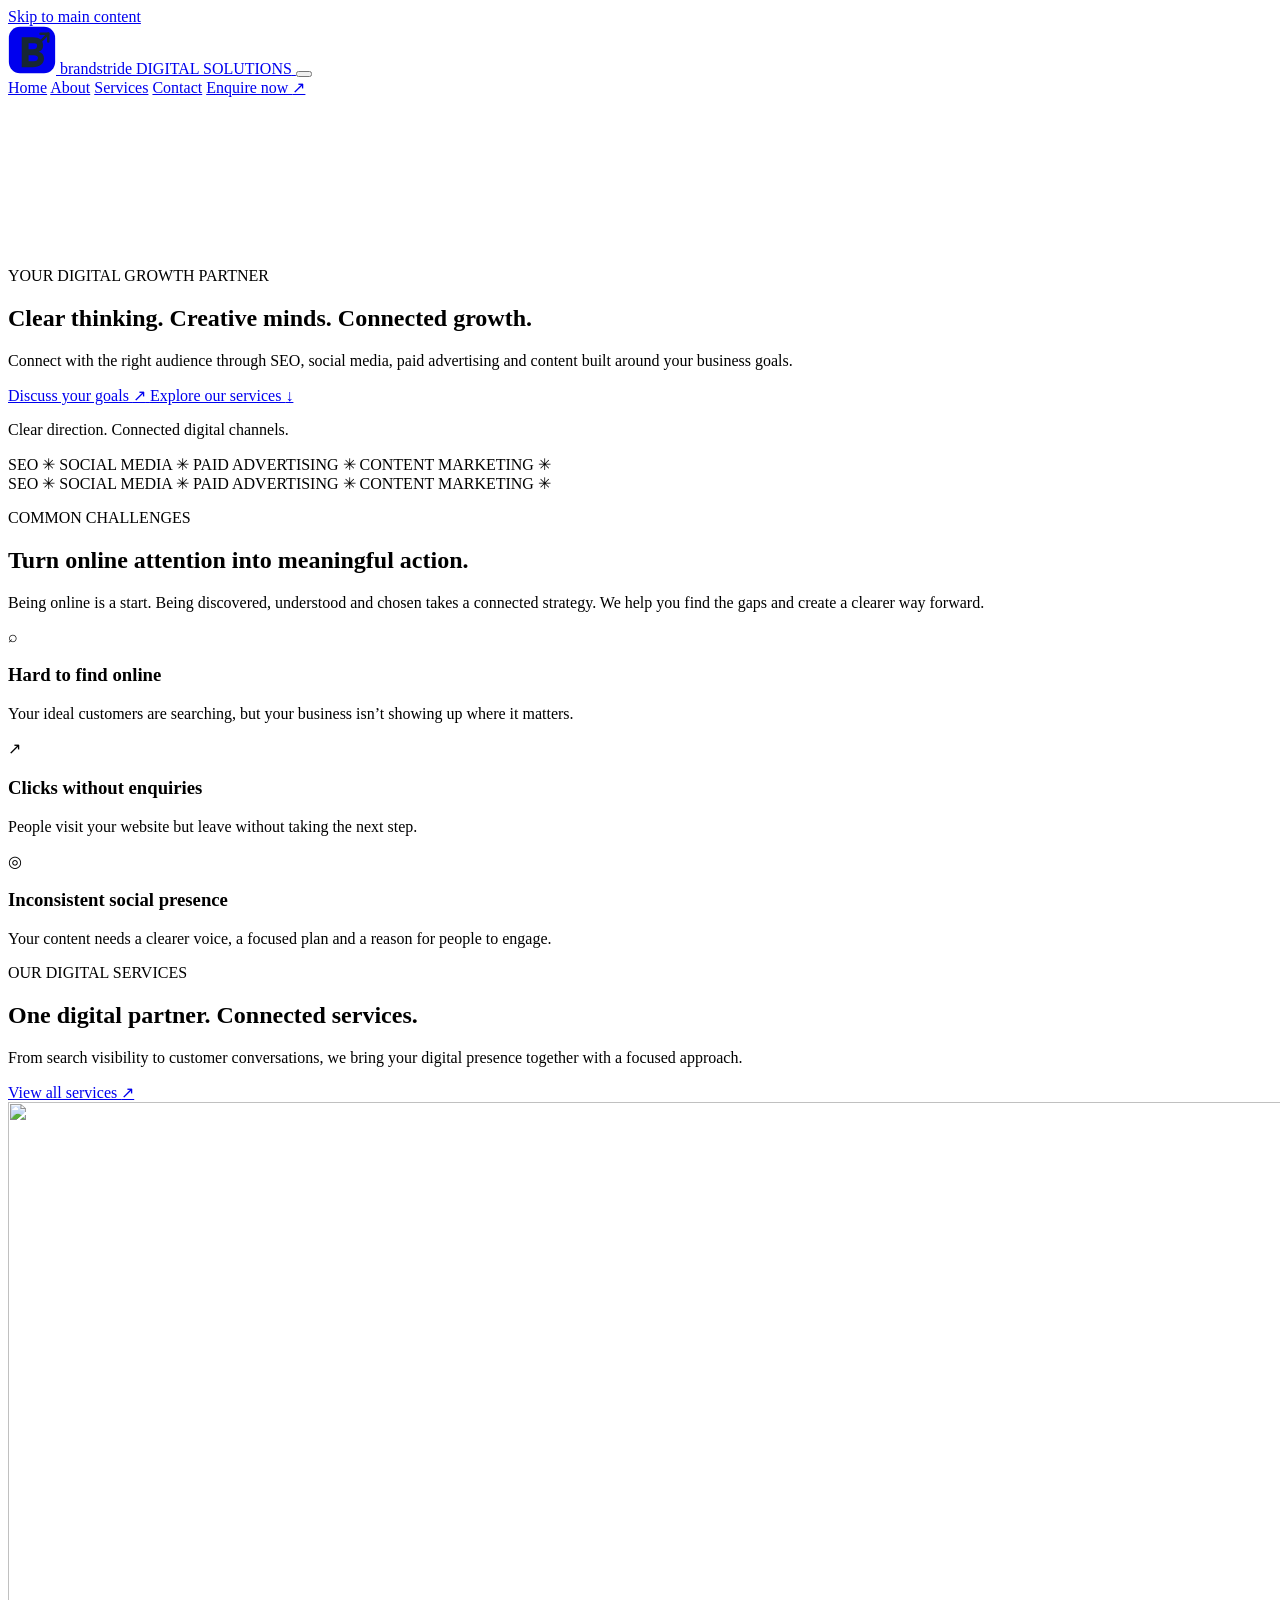
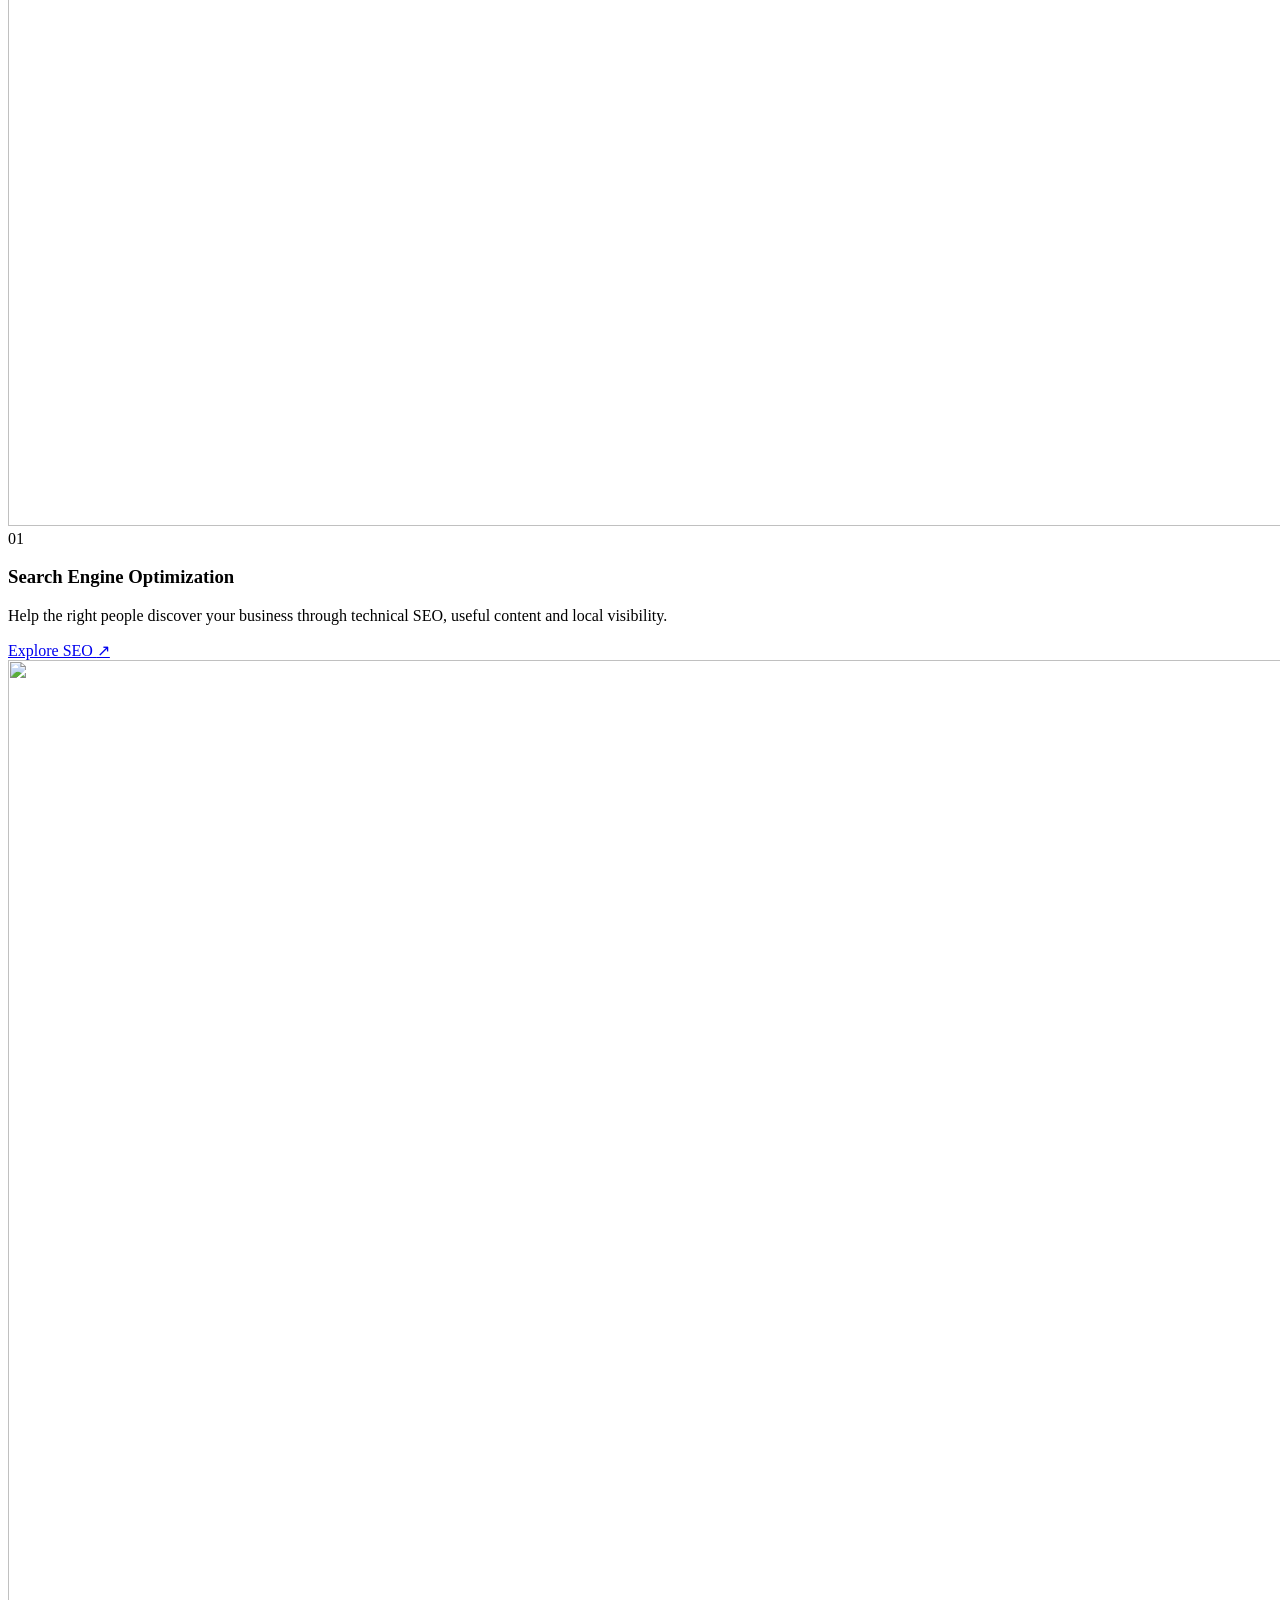
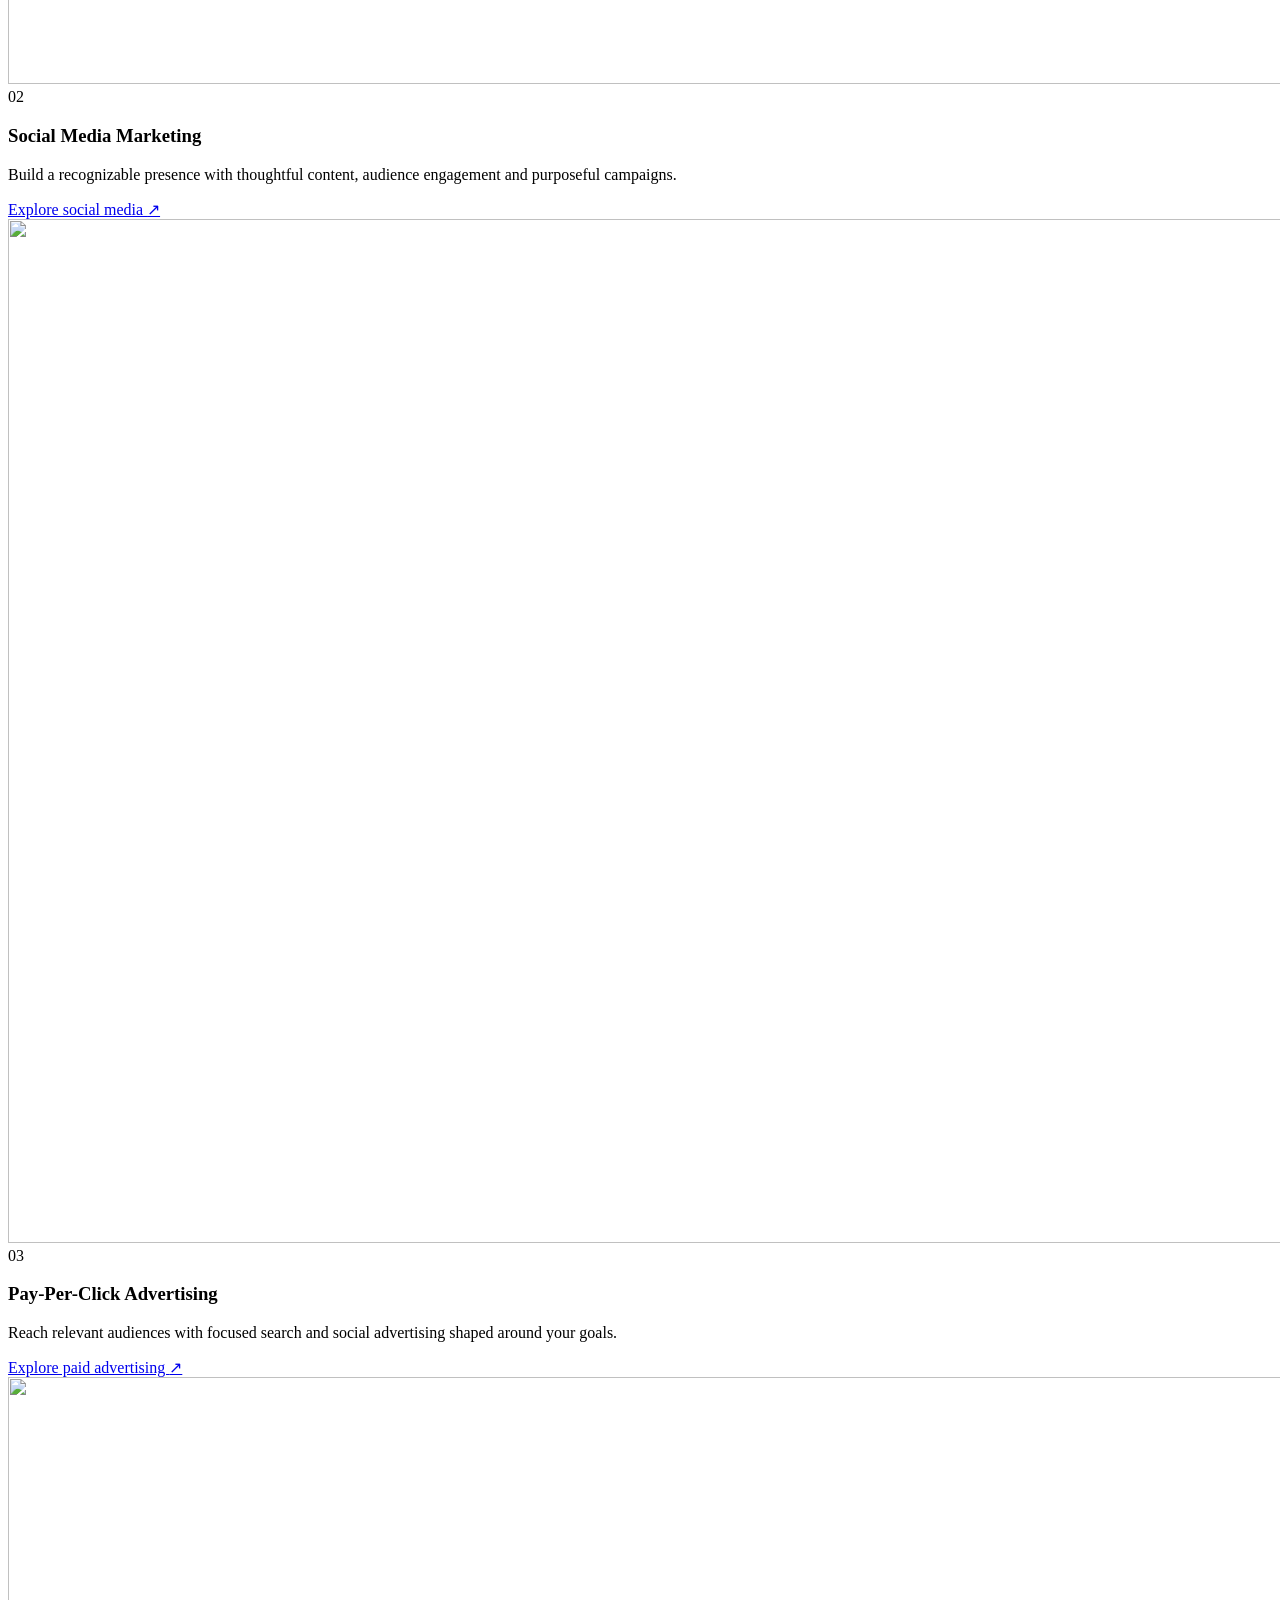
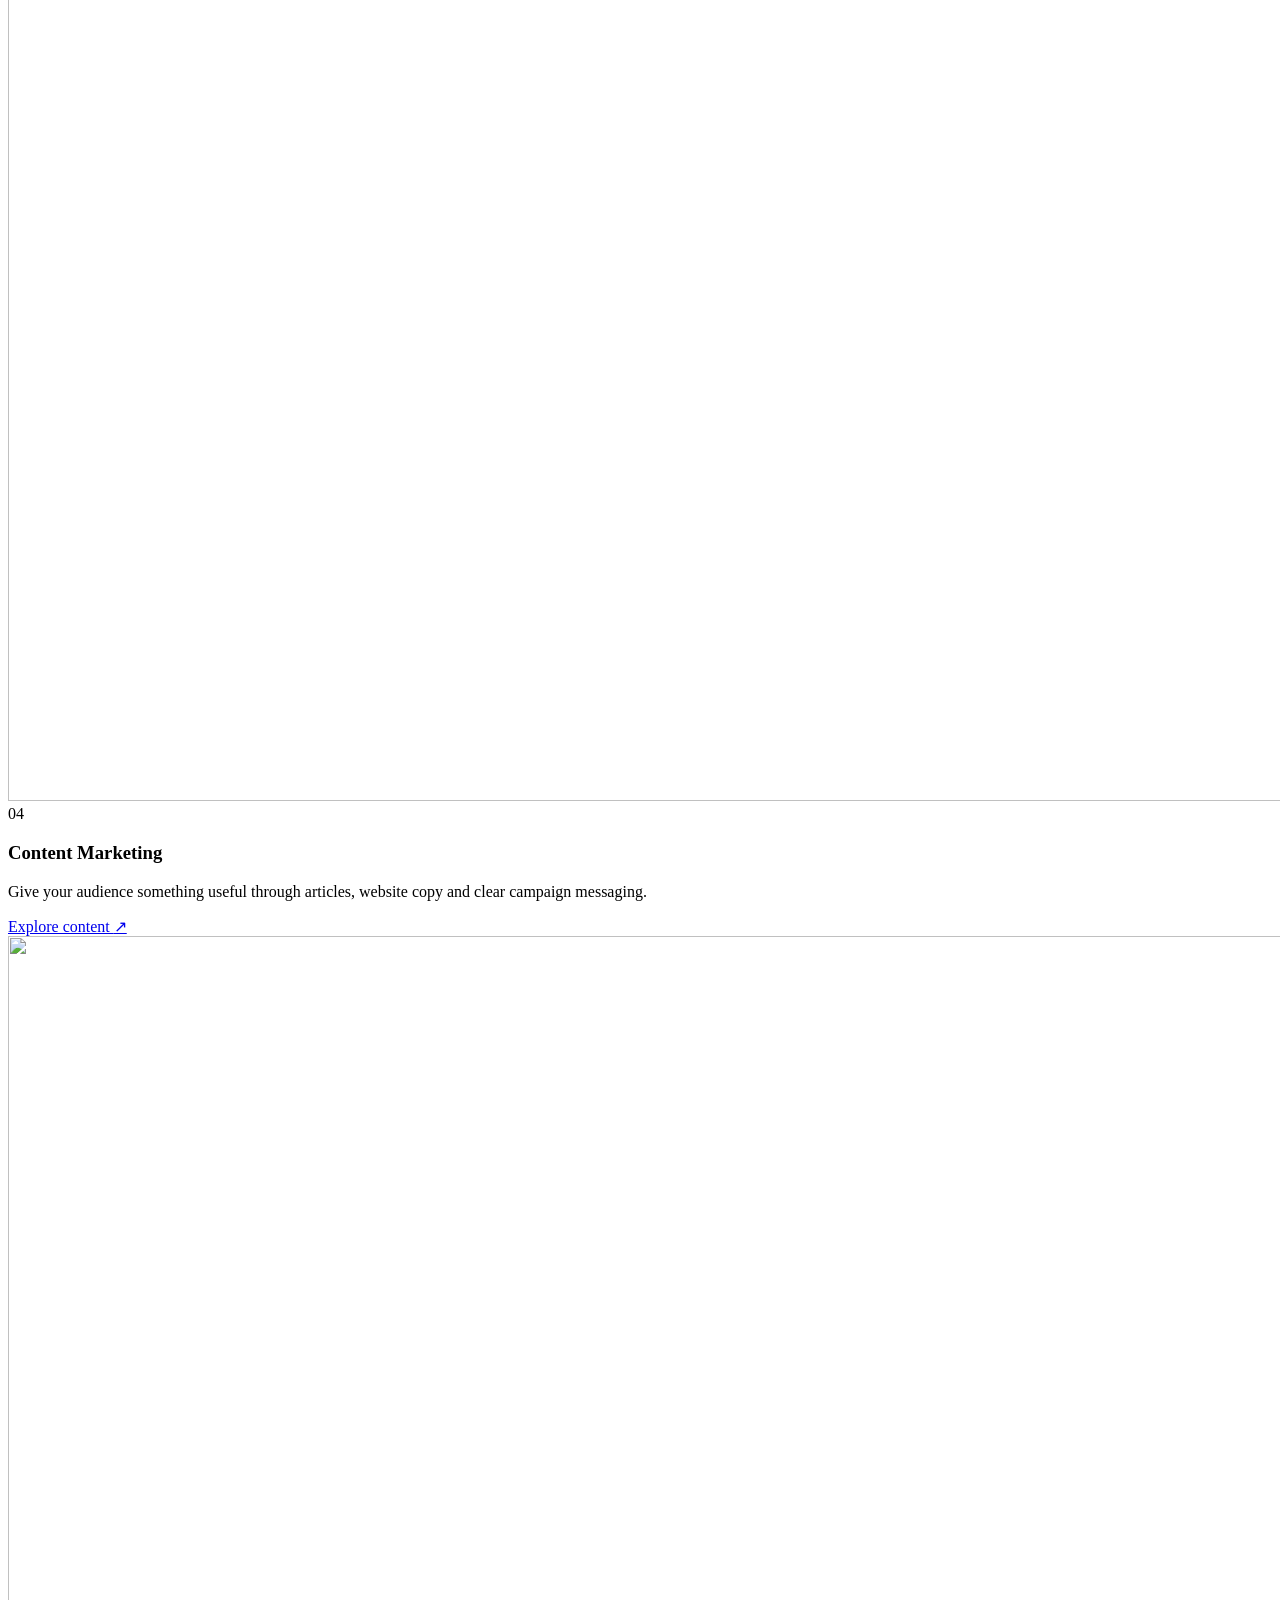
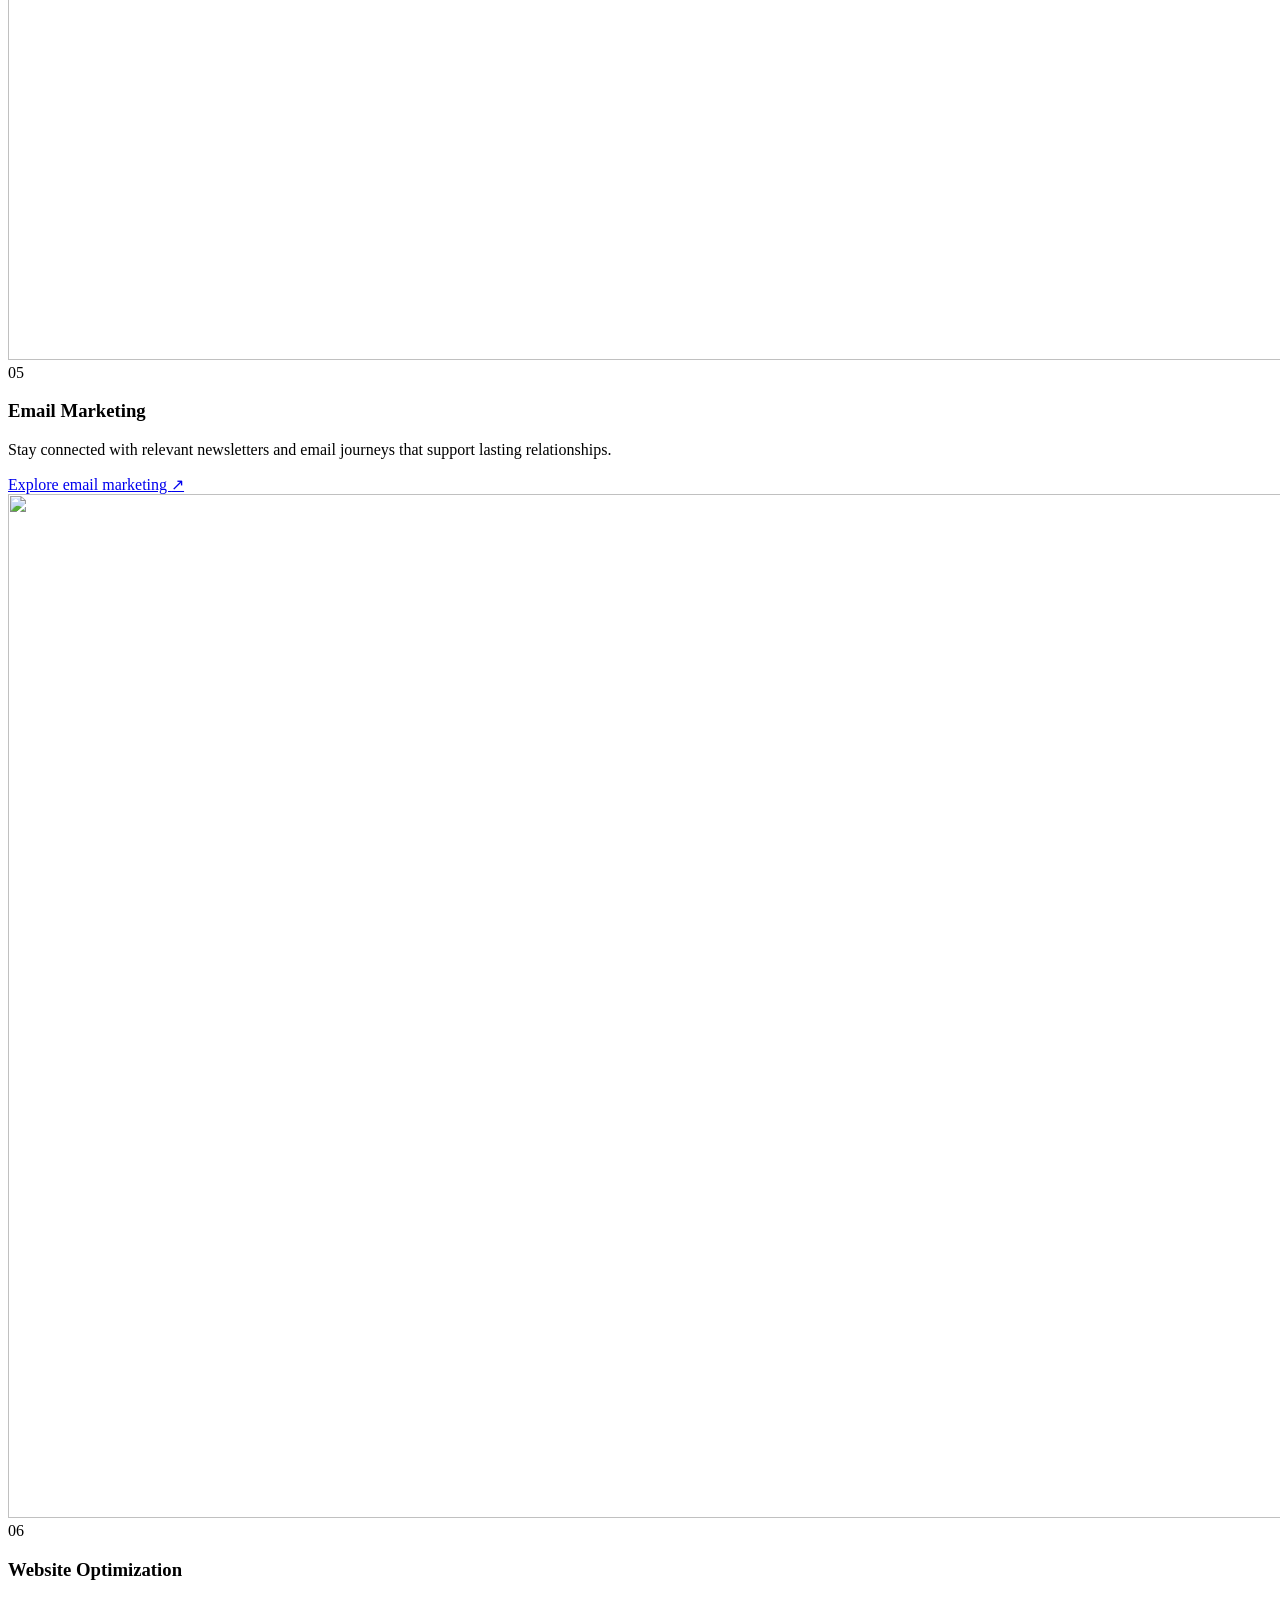
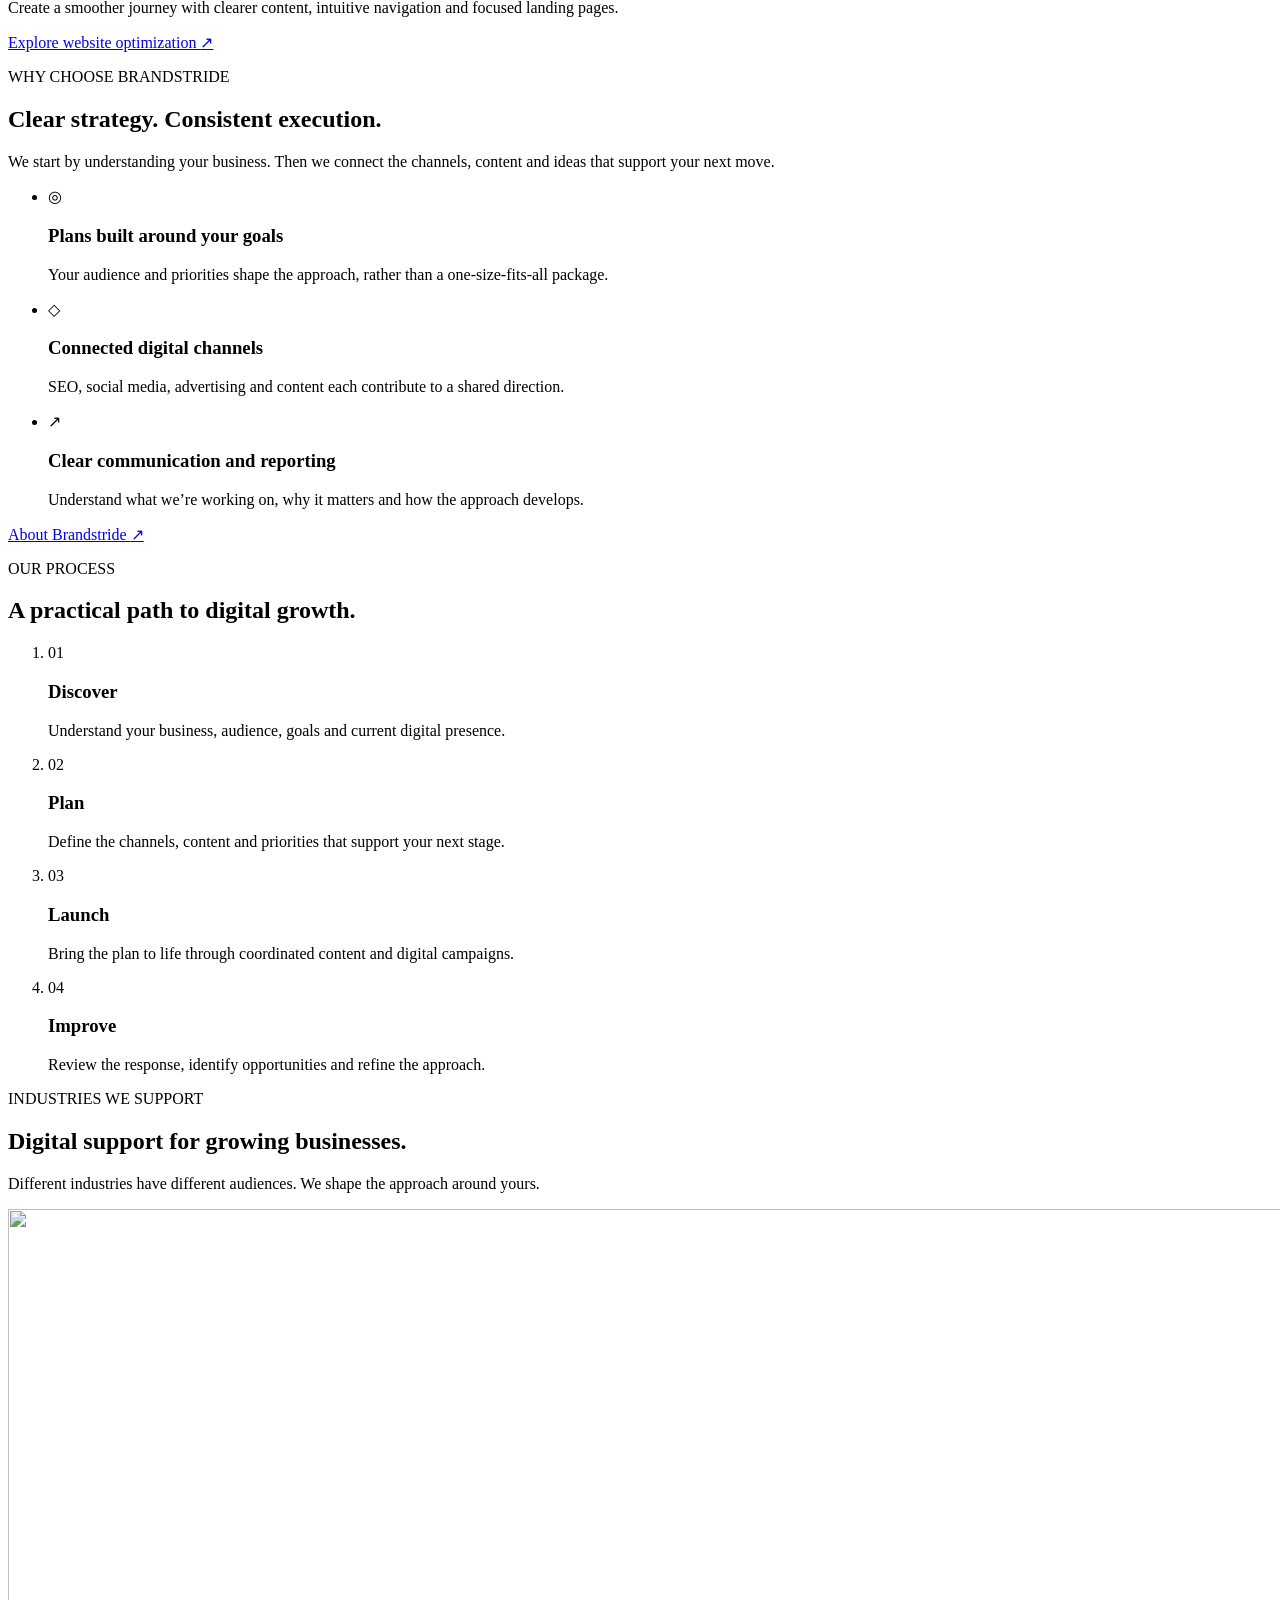
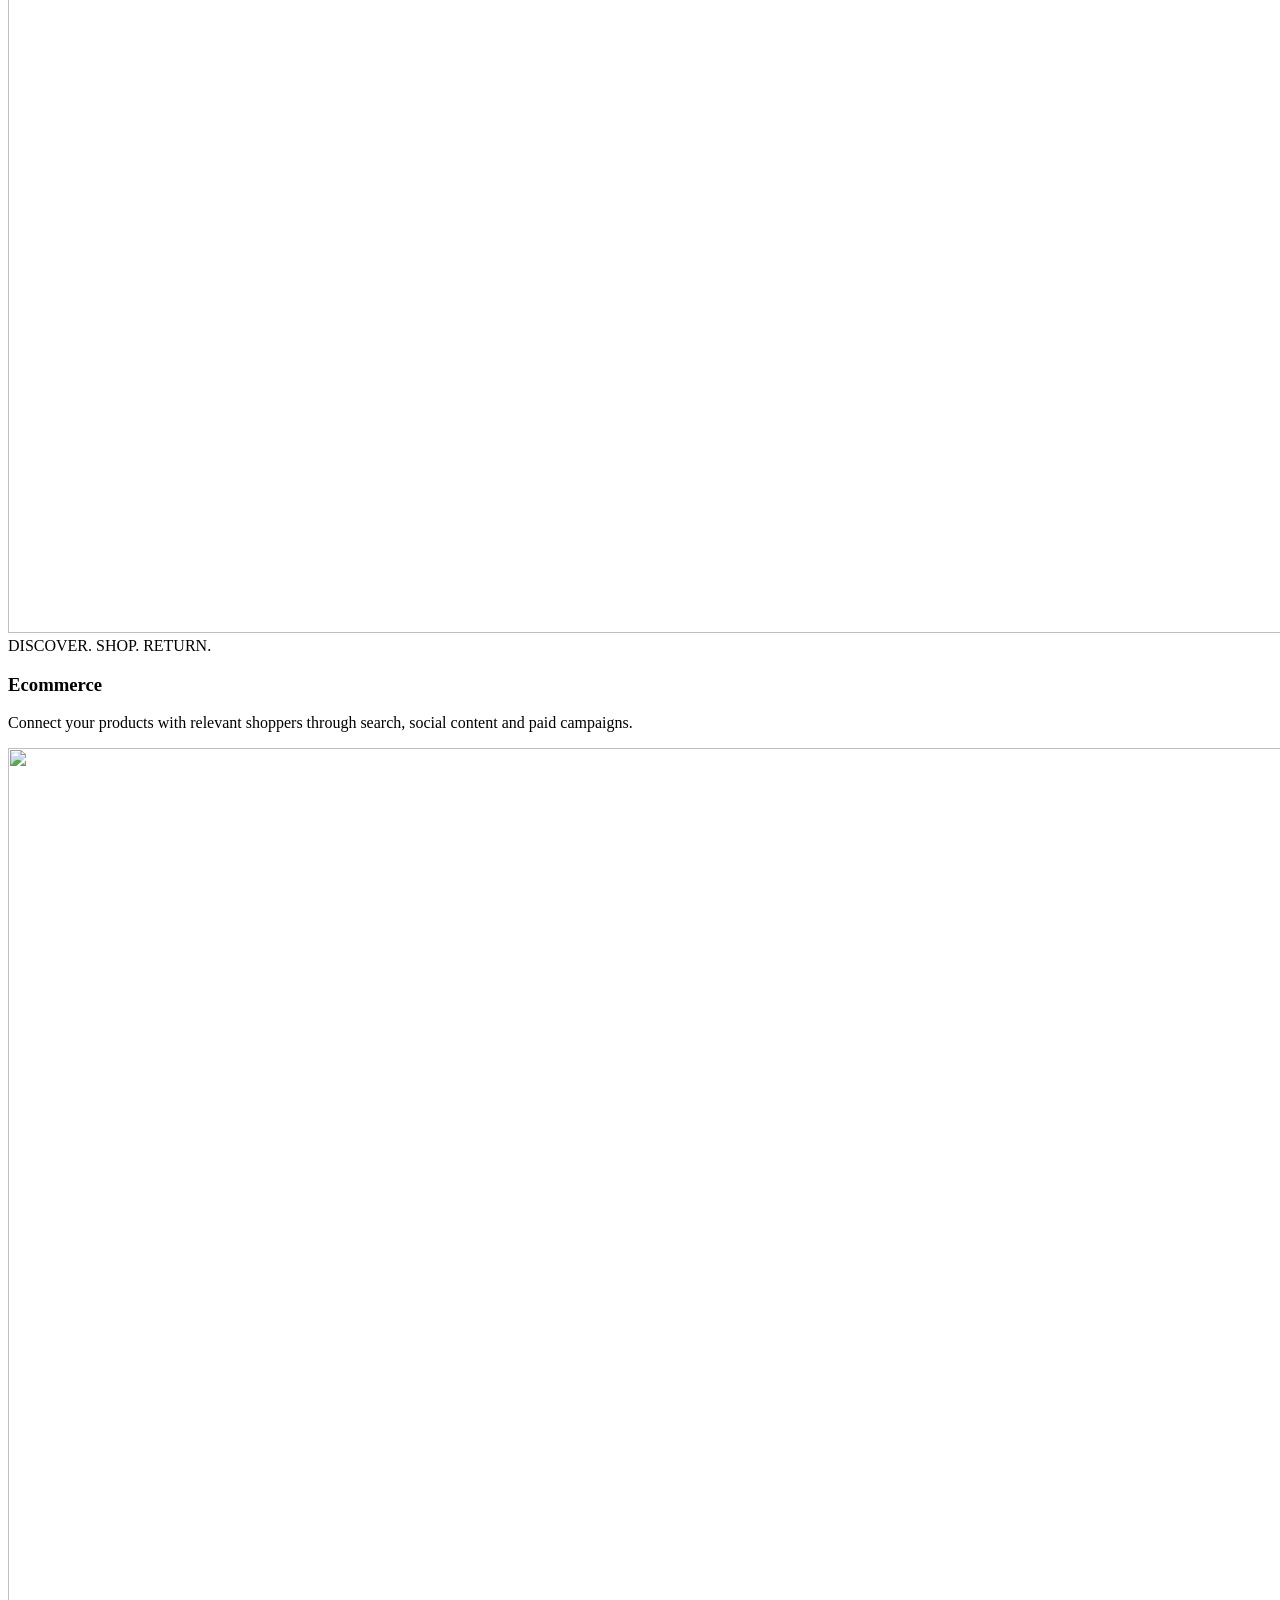
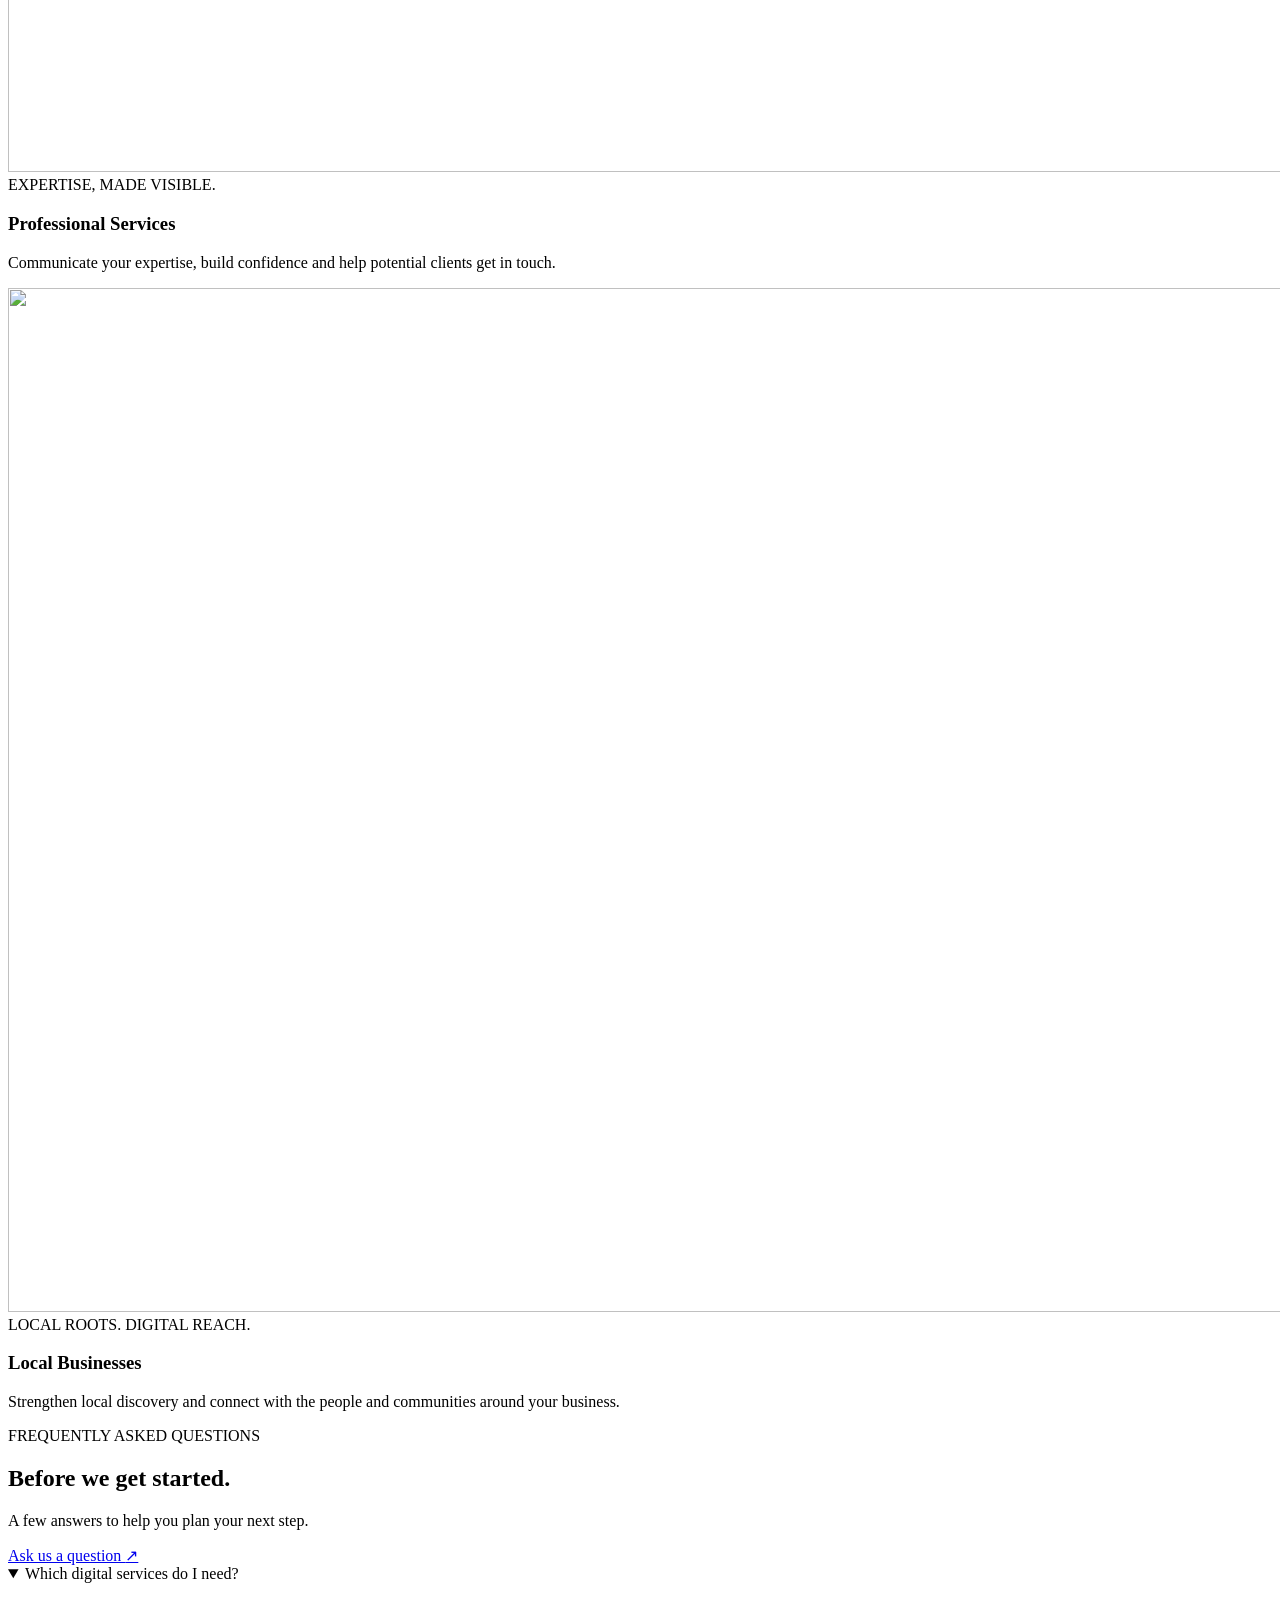
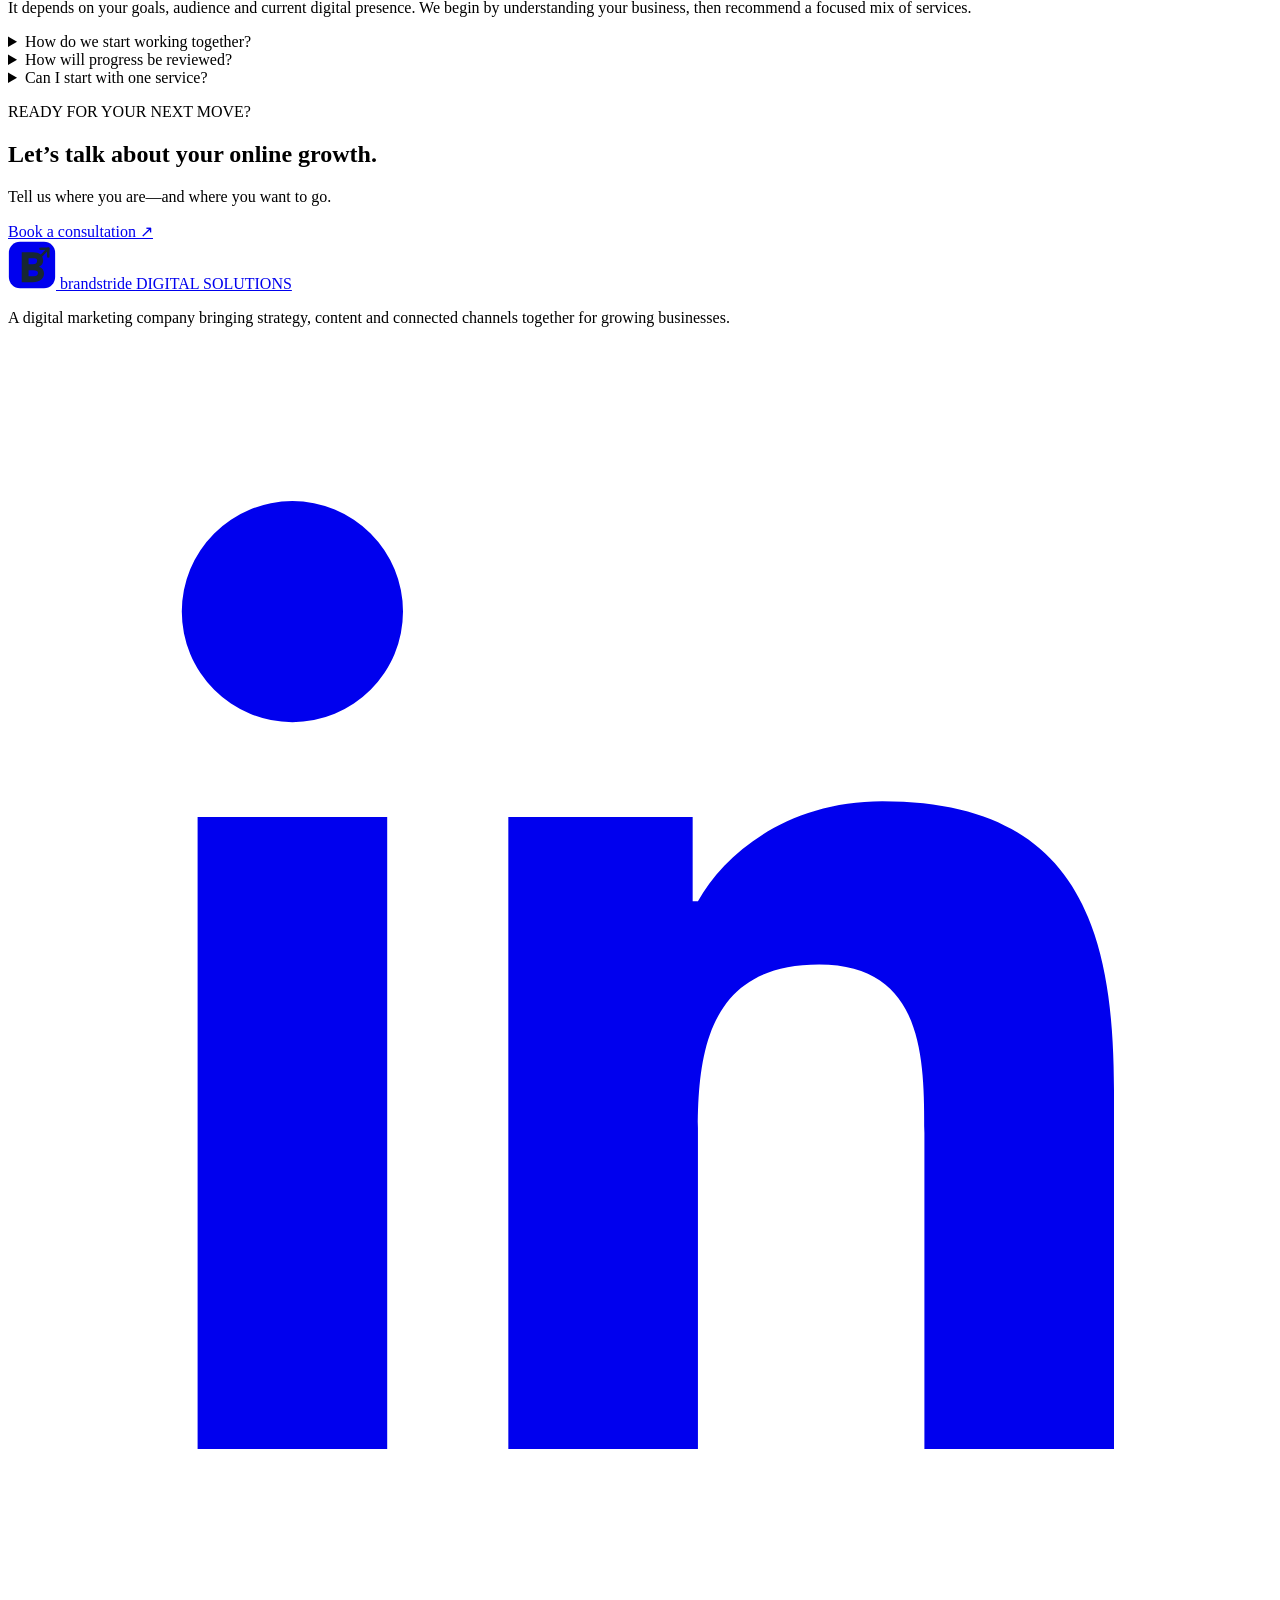
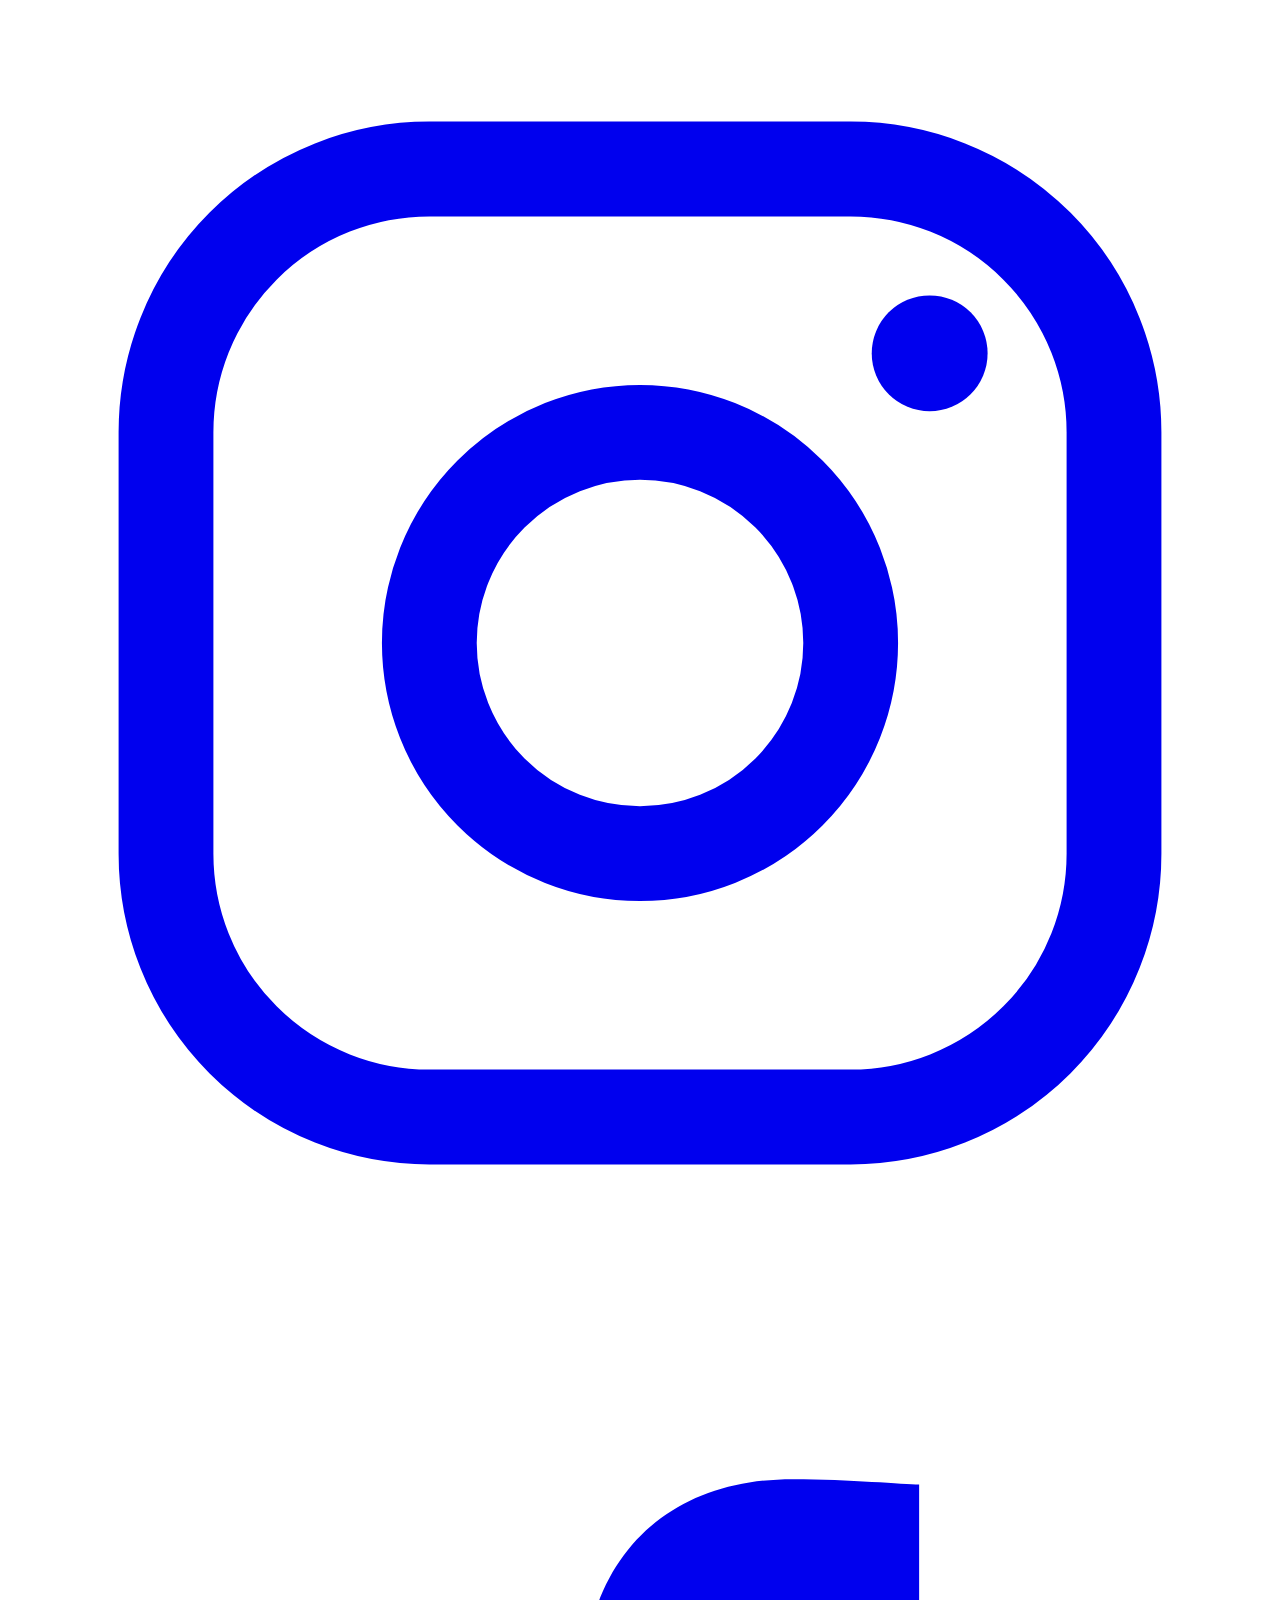
==== index.html @ cacadb17 "Add Brandstride website pages, styles and scripts" ====
<!DOCTYPE html>
<html lang="en">
<head>
  <meta charset="UTF-8">
  <meta name="viewport" content="width=device-width, initial-scale=1.0">

  <meta
    name="description"
    content="Brandstride Digital Solutions helps businesses grow through SEO, social media, paid advertising, content and website optimization."
  >
  <meta name="theme-color" content="#172733">

  <title>Brandstride Digital Solutions | Digital Growth Partner</title>


  <link rel="stylesheet" href="css/style.css">
  <link rel="stylesheet" href="css/responsive.css">

  <script src="js/script.js" defer></script>
</head>

<body class="home-page">

  <a href="#main-content" class="skip-link">Skip to main content</a>

  <!-- SVG logo reused in the header and footer -->
  <svg
    class="logo-definitions"
    width="0"
    height="0"
    aria-hidden="true"
    focusable="false"
  >
    <defs>
      <symbol id="brandstride-mark" viewBox="0 0 56 56">
        <rect
          x="1" y="1" width="54" height="54" rx="13"
          fill="currentColor"
        />
        <path
          d="M16 13h13c8 0 12 4 12 10 0 3-2 6-5 7
             4 1 6 4 6 8 0 6-5 10-13 10H16V13Z"
          fill="#172733"
        />
        <path
          d="M24 20v7h5c3 0 5-1 5-4s-2-3-5-3h-5Zm0 14v7h6
             c3 0 5-1 5-4 0-2-2-3-5-3h-6Z"
          fill="currentColor"
        />
        <path
          d="m38 9 9 0 0 9"
          fill="none"
          stroke="#172733"
          stroke-width="3"
          stroke-linecap="round"
          stroke-linejoin="round"
        />
        <path
          d="m39 17 8-8"
          fill="none"
          stroke="#172733"
          stroke-width="3"
          stroke-linecap="round"
        />
      </symbol>
    </defs>
  </svg>

  <!-- Positioned over the hero, with no separate white bar -->
  <header class="site-header">
    <div class="container header-inner">

      <a
        href="index.html"
        class="brand"
        aria-label="Brandstride Digital Solutions home"
      >
        <svg
          class="brand-symbol"
          width="48"
          height="48"
          aria-hidden="true"
        >
          <use href="#brandstride-mark"></use>
        </svg>

        <span class="brand-name">
          brandstride
          <span class="brand-tagline">DIGITAL SOLUTIONS</span>
        </span>
      </a>

      <button
        type="button"
        class="menu-toggle"
        aria-label="Open navigation"
        aria-expanded="false"
        aria-controls="main-navigation"
      >
        <span></span>
        <span></span>
        <span></span>
      </button>

      <nav
        id="main-navigation"
        class="main-navigation"
        aria-label="Main navigation"
      >
        <a href="index.html" aria-current="page">Home</a>
        <a href="about.html">About</a>
        <a href="services.html">Services</a>
        <a href="contact.html">Contact</a>

        <a
          class="btn nav-cta"
          href="contact.html#contact-form"
          aria-haspopup="dialog"
          aria-controls="enquiry-dialog"
          data-enquiry-open
        >
          Enquire now
          <span aria-hidden="true">↗</span>
        </a>
      </nav>

    </div>
  </header>

  <main id="main-content">

    <!-- LOOPING VIDEO HERO -->
    <section class="home-hero" aria-labelledby="hero-title">

      <div class="home-hero-media" aria-hidden="true">
        <video
          id="hero-video"
          class="home-hero-video"
          autoplay
          muted
          loop
          playsinline
          preload="metadata"
        
          tabindex="-1"
        >
          <source src="video/hero-city.mp4" type="video/mp4">
        </video>
      </div>

      <div class="container home-hero-content">
        <p class="eyebrow home-hero-eyebrow">
          YOUR DIGITAL GROWTH PARTNER
        </p>

        <h1 id="hero-title" class="home-hero-title">
          <span>Clear thinking.</span>
          <span>Creative minds.</span>
          <span>Connected growth.</span>
        </h1>

        <p class="home-hero-description">
          Connect with the right audience through SEO, social media,
          paid advertising and content built around your business goals.
        </p>

        <div class="home-hero-actions">
          <a href="contact.html" class="btn home-btn-lime">
            Discuss your goals
            <span aria-hidden="true">↗</span>
          </a>

          <a href="#services" class="home-hero-link">
            Explore our services
            <span aria-hidden="true">↓</span>
          </a>
        </div>

        <p class="home-hero-note">
          Clear direction. Connected digital channels.
        </p>
      </div>

    </section>

    <!-- SLIDING SERVICES -->
    <div
      class="channel-strip"
      role="region"
      aria-label="Our digital marketing channels. Hover or focus to pause."
      tabindex="0"
    >
      <div class="channel-track">

        <div class="channel-group">
          <span>SEO</span>
          <span class="channel-divider" aria-hidden="true">✳</span>
          <span>SOCIAL MEDIA</span>
          <span class="channel-divider" aria-hidden="true">✳</span>
          <span>PAID ADVERTISING</span>
          <span class="channel-divider" aria-hidden="true">✳</span>
          <span>CONTENT MARKETING</span>
          <span class="channel-divider" aria-hidden="true">✳</span>
        </div>

        <div class="channel-group" aria-hidden="true">
          <span>SEO</span>
          <span class="channel-divider">✳</span>
          <span>SOCIAL MEDIA</span>
          <span class="channel-divider">✳</span>
          <span>PAID ADVERTISING</span>
          <span class="channel-divider">✳</span>
          <span>CONTENT MARKETING</span>
          <span class="channel-divider">✳</span>
        </div>

      </div>
    </div>

    <!-- CHALLENGES -->
    <section
      class="section challenges-section"
      aria-labelledby="challenges-title"
    >
      <div class="container">

        <div class="home-heading-row">
          <div>
            <p class="eyebrow">COMMON CHALLENGES</p>
            <h2 id="challenges-title">
              Turn online attention into meaningful action.
            </h2>
          </div>

          <p>
            Being online is a start. Being discovered, understood and
            chosen takes a connected strategy. We help you find the
            gaps and create a clearer way forward.
          </p>
        </div>

        <div class="challenge-grid">
          <article class="challenge-card">
            <span class="icon-box" aria-hidden="true">⌕</span>
            <h3>Hard to find online</h3>
            <p>
              Your ideal customers are searching, but your business
              isn’t showing up where it matters.
            </p>
          </article>

          <article class="challenge-card">
            <span class="icon-box" aria-hidden="true">↗</span>
            <h3>Clicks without enquiries</h3>
            <p>
              People visit your website but leave without taking
              the next step.
            </p>
          </article>

          <article class="challenge-card">
            <span class="icon-box" aria-hidden="true">◎</span>
            <h3>Inconsistent social presence</h3>
            <p>
              Your content needs a clearer voice, a focused plan
              and a reason for people to engage.
            </p>
          </article>
        </div>

      </div>
    </section>

    <!-- SERVICES -->
    <section
      id="services"
      class="section services-section"
      aria-labelledby="services-title"
    >
      <div class="container">

        <div class="home-heading-row">
          <div>
            <p class="eyebrow">OUR DIGITAL SERVICES</p>
            <h2 id="services-title">
              One digital partner. Connected services.
            </h2>
          </div>

          <div class="home-heading-copy">
            <p>
              From search visibility to customer conversations, we bring
              your digital presence together with a focused approach.
            </p>
            <a href="services.html" class="text-link">
              View all services <span aria-hidden="true">↗</span>
            </a>
          </div>
        </div>

        <div class="services-grid">

          <article class="service-card">
            <div class="service-image">
              <img
                src="images/service-seo.png"
                alt=""
                width="1536"
                height="1024"
                loading="lazy"
                decoding="async"
              >
              <span class="service-number">01</span>
            </div>
            <div class="service-body">
              <h3>Search Engine Optimization</h3>
              <p>
                Help the right people discover your business through
                technical SEO, useful content and local visibility.
              </p>
              <a href="services.html#seo" class="service-link">
                Explore SEO <span aria-hidden="true">↗</span>
              </a>
            </div>
          </article>

          <article class="service-card">
            <div class="service-image">
              <img
                src="images/service-social.png"
                alt=""
                width="1536"
                height="1024"
                loading="lazy"
                decoding="async"
              >
              <span class="service-number">02</span>
            </div>
            <div class="service-body">
              <h3>Social Media Marketing</h3>
              <p>
                Build a recognizable presence with thoughtful content,
                audience engagement and purposeful campaigns.
              </p>
              <a href="services.html#social-media" class="service-link">
                Explore social media <span aria-hidden="true">↗</span>
              </a>
            </div>
          </article>

          <article class="service-card">
            <div class="service-image">
              <img
                src="images/service-paid.png"
                alt=""
                width="1536"
                height="1024"
                loading="lazy"
                decoding="async"
              >
              <span class="service-number">03</span>
            </div>
            <div class="service-body">
              <h3>Pay-Per-Click Advertising</h3>
              <p>
                Reach relevant audiences with focused search and social
                advertising shaped around your goals.
              </p>
              <a href="services.html#paid-advertising" class="service-link">
                Explore paid advertising <span aria-hidden="true">↗</span>
              </a>
            </div>
          </article>

          <article class="service-card">
            <div class="service-image">
              <img
                src="images/service-content.png"
                alt=""
                width="1536"
                height="1024"
                loading="lazy"
                decoding="async"
              >
              <span class="service-number">04</span>
            </div>
            <div class="service-body">
              <h3>Content Marketing</h3>
              <p>
                Give your audience something useful through articles,
                website copy and clear campaign messaging.
              </p>
              <a href="services.html#content-marketing" class="service-link">
                Explore content <span aria-hidden="true">↗</span>
              </a>
            </div>
          </article>

          <article class="service-card">
            <div class="service-image">
              <img
                src="images/service-email.png"
                alt=""
                width="1536"
                height="1024"
                loading="lazy"
                decoding="async"
              >
              <span class="service-number">05</span>
            </div>
            <div class="service-body">
              <h3>Email Marketing</h3>
              <p>
                Stay connected with relevant newsletters and email
                journeys that support lasting relationships.
              </p>
              <a href="services.html#email-marketing" class="service-link">
                Explore email marketing <span aria-hidden="true">↗</span>
              </a>
            </div>
          </article>

          <article class="service-card">
            <div class="service-image">
              <img
                src="images/service-website.png"
                alt=""
                width="1536"
                height="1024"
                loading="lazy"
                decoding="async"
              >
              <span class="service-number">06</span>
            </div>
            <div class="service-body">
              <h3>Website Optimization</h3>
              <p>
                Create a smoother journey with clearer content,
                intuitive navigation and focused landing pages.
              </p>
              <a
                href="services.html#website-optimization"
                class="service-link"
              >
                Explore website optimization
                <span aria-hidden="true">↗</span>
              </a>
            </div>
          </article>

        </div>
      </div>
    </section>

    <!-- WHY CHOOSE US -->
    <section class="section why-section" aria-labelledby="why-title">
      <div class="container">

        <div class="home-heading-row">
          <div>
            <p class="eyebrow">WHY CHOOSE BRANDSTRIDE</p>
            <h2 id="why-title">Clear strategy. Consistent execution.</h2>
          </div>
          <p>
            We start by understanding your business. Then we connect
            the channels, content and ideas that support your next move.
          </p>
        </div>

        <ul class="benefits-list">
          <li>
            <span class="benefit-icon" aria-hidden="true">◎</span>
            <div>
              <h3>Plans built around your goals</h3>
              <p>
                Your audience and priorities shape the approach,
                rather than a one-size-fits-all package.
              </p>
            </div>
          </li>

          <li>
            <span class="benefit-icon" aria-hidden="true">◇</span>
            <div>
              <h3>Connected digital channels</h3>
              <p>
                SEO, social media, advertising and content each
                contribute to a shared direction.
              </p>
            </div>
          </li>

          <li>
            <span class="benefit-icon" aria-hidden="true">↗</span>
            <div>
              <h3>Clear communication and reporting</h3>
              <p>
                Understand what we’re working on, why it matters
                and how the approach develops.
              </p>
            </div>
          </li>
        </ul>

        <a href="about.html" class="text-link">
          About Brandstride <span aria-hidden="true">↗</span>
        </a>

      </div>
    </section>

    <!-- PROCESS -->
    <section
      class="section process-section"
      aria-labelledby="process-title"
    >
      <div class="container home-process-layout">
        <div class="home-process-intro">
          <p class="eyebrow">OUR PROCESS</p>
          <h2 id="process-title">A practical path to digital growth.</h2>
        </div>

        <ol class="process-grid">
          <li class="process-card">
            <span class="process-number">01</span>
            <h3>Discover</h3>
            <p>
              Understand your business, audience, goals and current
              digital presence.
            </p>
          </li>

          <li class="process-card">
            <span class="process-number">02</span>
            <h3>Plan</h3>
            <p>
              Define the channels, content and priorities that support
              your next stage.
            </p>
          </li>

          <li class="process-card">
            <span class="process-number">03</span>
            <h3>Launch</h3>
            <p>
              Bring the plan to life through coordinated content and
              digital campaigns.
            </p>
          </li>

          <li class="process-card">
            <span class="process-number">04</span>
            <h3>Improve</h3>
            <p>
              Review the response, identify opportunities and refine
              the approach.
            </p>
          </li>
        </ol>
      </div>
    </section>

    <!-- INDUSTRIES -->
    <section
      class="section industries-section"
      aria-labelledby="industries-title"
    >
      <div class="container">

        <div class="home-heading-row">
          <div>
            <p class="eyebrow">INDUSTRIES WE SUPPORT</p>
            <h2 id="industries-title">
              Digital support for growing businesses.
            </h2>
          </div>
          <p>
            Different industries have different audiences.
            We shape the approach around yours.
          </p>
        </div>

        <div class="industries-grid">
          <article class="industry-card">
            <div class="industry-photo">
              <img
                src="images/industry-ecommerce.png"
                alt=""
                width="1536"
                height="1024"
                loading="lazy"
                decoding="async"
              >
              <span class="industry-photo-label">
                DISCOVER. SHOP. RETURN.
              </span>
            </div>
            <div class="industry-content">
              <h3>Ecommerce</h3>
              <p>
                Connect your products with relevant shoppers through
                search, social content and paid campaigns.
              </p>
            </div>
          </article>

          <article class="industry-card">
            <div class="industry-photo">
              <img
                src="images/industry-professional.png"
                alt=""
                width="1536"
                height="1024"
                loading="lazy"
                decoding="async"
              >
              <span class="industry-photo-label">
                EXPERTISE, MADE VISIBLE.
              </span>
            </div>
            <div class="industry-content">
              <h3>Professional Services</h3>
              <p>
                Communicate your expertise, build confidence and
                help potential clients get in touch.
              </p>
            </div>
          </article>

          <article class="industry-card">
            <div class="industry-photo">
              <img
                src="images/industry-local.png"
                alt=""
                width="1536"
                height="1024"
                loading="lazy"
                decoding="async"
              >
              <span class="industry-photo-label">
                LOCAL ROOTS. DIGITAL REACH.
              </span>
            </div>
            <div class="industry-content">
              <h3>Local Businesses</h3>
              <p>
                Strengthen local discovery and connect with the
                people and communities around your business.
              </p>
            </div>
          </article>
        </div>

      </div>
    </section>

    <!-- FAQ -->
    <section class="section faq-section" aria-labelledby="faq-title">
      <div class="container faq-layout">
        <div class="faq-intro">
          <p class="eyebrow">FREQUENTLY ASKED QUESTIONS</p>
          <h2 id="faq-title">Before we get started.</h2>
          <p>A few answers to help you plan your next step.</p>
          <a href="contact.html" class="text-link">
            Ask us a question <span aria-hidden="true">↗</span>
          </a>
        </div>

        <div class="faq-list">
          <details class="faq-item" open>
            <summary>
              Which digital services do I need?
              <span class="faq-indicator" aria-hidden="true"></span>
            </summary>
            <div class="faq-answer">
              <p>
                It depends on your goals, audience and current digital
                presence. We begin by understanding your business,
                then recommend a focused mix of services.
              </p>
            </div>
          </details>

          <details class="faq-item">
            <summary>
              How do we start working together?
              <span class="faq-indicator" aria-hidden="true"></span>
            </summary>
            <div class="faq-answer">
              <p>
                Send an enquiry with a little information about your
                business and goals. We’ll discuss your priorities and
                identify a suitable starting point.
              </p>
            </div>
          </details>

          <details class="faq-item">
            <summary>
              How will progress be reviewed?
              <span class="faq-indicator" aria-hidden="true"></span>
            </summary>
            <div class="faq-answer">
              <p>
                We agree on relevant goals before starting, then review
                campaign performance and audience response to guide
                ongoing improvements.
              </p>
            </div>
          </details>

          <details class="faq-item">
            <summary>
              Can I start with one service?
              <span class="faq-indicator" aria-hidden="true"></span>
            </summary>
            <div class="faq-answer">
              <p>
                Yes. A focused service can be a practical starting point.
                The approach can expand as your needs and priorities develop.
              </p>
            </div>
          </details>
        </div>
      </div>
    </section>

    <!-- CTA -->
    <section class="cta-section" aria-labelledby="cta-title">
      <div class="container cta-layout">
        <div>
          <p class="eyebrow">READY FOR YOUR NEXT MOVE?</p>
          <h2 id="cta-title">Let’s talk about your online growth.</h2>
          <p>Tell us where you are—and where you want to go.</p>
        </div>
        <a href="contact.html" class="btn home-btn-lime">
          Book a consultation <span aria-hidden="true">↗</span>
        </a>
      </div>
    </section>

  </main>
  <!-- FOOTER -->
  <footer class="site-footer">
    <div class="container footer-layout">

      <div class="footer-brand-column">
        <a
          href="index.html"
          class="brand"
          aria-label="Brandstride Digital Solutions home"
        >
          <svg
            class="brand-symbol"
            width="48"
            height="48"
            viewBox="0 0 56 56"
            aria-hidden="true"
            focusable="false"
          >
            <use href="#brandstride-mark"></use>
          </svg>

          <span class="brand-name">
            brandstride
            <span class="brand-tagline">DIGITAL SOLUTIONS</span>
          </span>
        </a>

        <p>
          A digital marketing company bringing strategy, content
          and connected channels together for growing businesses.
        </p>

        <!-- SOCIAL ICONS -->
        <div class="footer-socials" aria-label="Demo social links">

          <a
            href="https://www.linkedin.com/"
            target="_blank"
            rel="noopener noreferrer"
            aria-label="LinkedIn — demo link to platform homepage, opens in a new tab"
          >
            <svg
              viewBox="0 0 24 24"
              aria-hidden="true"
              focusable="false"
            >
              <path
                fill="currentColor"
                d="M5.4 3a2.1 2.1 0 1 0 0 4.2 2.1 2.1 0 0 0 0-4.2ZM3.6 9h3.6v12H3.6V9Zm5.9 0H13v1.6h.1c.5-.9 1.7-1.9 3.5-1.9 3.7 0 4.4 2.4 4.4 5.5V21h-3.6v-6c0-1.4 0-3.2-2-3.2s-2.3 1.5-2.3 3.1V21H9.5V9Z"
              />
            </svg>
          </a>

          <a
            href="https://www.instagram.com/"
            target="_blank"
            rel="noopener noreferrer"
            aria-label="Instagram — demo link to platform homepage, opens in a new tab"
          >
            <svg
              viewBox="0 0 24 24"
              fill="none"
              aria-hidden="true"
              focusable="false"
            >
              <rect
                x="3"
                y="3"
                width="18"
                height="18"
                rx="5"
                stroke="currentColor"
                stroke-width="1.8"
              />

              <circle
                cx="12"
                cy="12"
                r="4"
                stroke="currentColor"
                stroke-width="1.8"
              />

              <circle
                cx="17.5"
                cy="6.5"
                r="1.1"
                fill="currentColor"
              />
            </svg>
          </a>

          <a
            href="https://www.facebook.com/"
            target="_blank"
            rel="noopener noreferrer"
            aria-label="Facebook — demo link to platform homepage, opens in a new tab"
          >
            <svg
              viewBox="0 0 24 24"
              aria-hidden="true"
              focusable="false"
            >
              <path
                fill="currentColor"
                d="M14 21v-8h2.7l.4-3H14V8.1c0-.9.3-1.5 1.6-1.5h1.7V3.9c-.3 0-1.3-.1-2.4-.1-2.4 0-4 1.5-4 4.2v2H8.2v3h2.7v8H14Z"
              />
            </svg>
          </a>

        </div>

        <p class="footer-social-note">
          Social links are for demonstration.
        </p>
      </div>

      <div class="footer-column">
        <h2>Quick links</h2>

        <ul>
          <li><a href="index.html">Home</a></li>
          <li><a href="about.html">About</a></li>
          <li><a href="services.html">Services</a></li>
          <li><a href="contact.html">Contact</a></li>
        </ul>
      </div>

      <div class="footer-column">
        <h2>Our services</h2>

        <ul>
          <li>
            <a href="services.html#seo">
              Search Engine Optimization
            </a>
          </li>

          <li>
            <a href="services.html#social-media">
              Social Media Marketing
            </a>
          </li>

          <li>
            <a href="services.html#paid-advertising">
              Paid Advertising
            </a>
          </li>

          <li>
            <a href="services.html#content-marketing">
              Content Marketing
            </a>
          </li>
        </ul>
      </div>

      <div class="footer-column footer-connect">
        <h2>Let’s connect</h2>

        <p>
          Have a business goal or a digital challenge in mind?
        </p>

        <a href="contact.html" class="footer-contact-link">
          Start a conversation
          <span aria-hidden="true">↗</span>
        </a>
      </div>

    </div>

    <div class="container footer-bottom">
      <p>
        &copy; <span id="copyright-year">2026</span>
        Brandstride Digital Solutions
      </p>

      <p>Fictional company · Student portfolio project</p>
    </div>
  </footer>

  <!-- SHARED ENQUIRY POPUP -->
  <dialog
    class="enquiry-dialog"
    id="enquiry-dialog"
    aria-labelledby="enquiry-title"
    aria-describedby="enquiry-description"
    data-enquiry-dialog
  >
    <div class="enquiry-layout">

      <aside class="enquiry-intro">
        <p class="enquiry-eyebrow">YOUR NEXT DIGITAL STEP</p>

        <h2 id="enquiry-title">
          Ready for your <span>next move?</span>
        </h2>

        <p id="enquiry-description">
          Tell us about your business. Let’s connect your goals
          with a clear digital direction.
        </p>

        <ul class="enquiry-highlights">
          <li>Strategy shaped around your goals</li>
          <li>Connected digital marketing services</li>
          <li>Clear communication from the start</li>
        </ul>

        <span class="enquiry-art" aria-hidden="true">↗</span>

        <p class="enquiry-intro-note">
          Clear thinking. Connected growth.
        </p>
      </aside>

      <div class="enquiry-form-panel">

        <form method="dialog" class="enquiry-close-form">
          <button
            class="enquiry-close"
            type="submit"
            value="cancel"
            aria-label="Close enquiry form"
            data-enquiry-close
          >
            <span aria-hidden="true">×</span>
          </button>
        </form>

        <p class="enquiry-eyebrow">ENQUIRE NOW</p>

        <h3 id="enquiry-form-title">
          Tell us what you have in mind.
        </h3>

        <p class="enquiry-form-description">
          Fields marked <span aria-hidden="true">*</span> are required.
        </p>

        <form
          class="enquiry-form"
          id="enquiry-form"
          aria-labelledby="enquiry-form-title"
          aria-describedby="enquiry-form-note"
          data-enquiry-form
        >

          <div class="enquiry-field">
            <label for="enquiry-name">
              Your name <span aria-hidden="true">*</span>
            </label>

            <input
              id="enquiry-name"
              name="name"
              type="text"
              placeholder="Your full name"
              autocomplete="name"
              maxlength="100"
              required
              autofocus
            >
          </div>

          <div class="enquiry-field">
            <label for="enquiry-email">
              Email address <span aria-hidden="true">*</span>
            </label>

            <input
              id="enquiry-email"
              name="email"
              type="email"
              placeholder="you@company.com"
              autocomplete="email"
              maxlength="254"
              required
            >
          </div>

          <div class="enquiry-field">
            <label for="enquiry-phone">
              Phone number
              <span class="enquiry-optional">(optional)</span>
            </label>

            <input
              id="enquiry-phone"
              name="phone"
              type="tel"
              placeholder="Your contact number"
              autocomplete="tel"
              maxlength="30"
            >
          </div>

          <div class="enquiry-field">
            <label for="enquiry-service">
              Service interested in
              <span aria-hidden="true">*</span>
            </label>

            <select id="enquiry-service" name="service" required>
              <option value="" disabled selected>Select a service</option>
              <option value="seo">Search Engine Optimization</option>
              <option value="social-media">Social Media Marketing</option>
              <option value="paid-advertising">Paid Advertising</option>
              <option value="content-marketing">Content Marketing</option>
              <option value="email-marketing">Email Marketing</option>
              <option value="website-optimization">Website Optimization</option>
              <option value="not-sure">Help me choose</option>
            </select>
          </div>

          <div class="enquiry-field">
            <label for="enquiry-message">
              Your goals <span aria-hidden="true">*</span>
            </label>

            <textarea
              id="enquiry-message"
              name="message"
              rows="3"
              placeholder="A little about your business and what you want to achieve."
              maxlength="3000"
              required
            ></textarea>
          </div>

          <button
            class="enquiry-submit"
            type="submit"
            data-enquiry-submit
            disabled
          >
            Send enquiry
            <span aria-hidden="true">↗</span>
          </button>

          <p class="enquiry-form-note" id="enquiry-form-note">
            Academic project demo. No enquiry is sent to a company.
          </p>

          <p
            class="enquiry-status"
            role="status"
            aria-live="polite"
            aria-atomic="true"
            data-enquiry-status
          ></p>

        </form>
      </div>

    </div>
  </dialog>

</body>
</html>
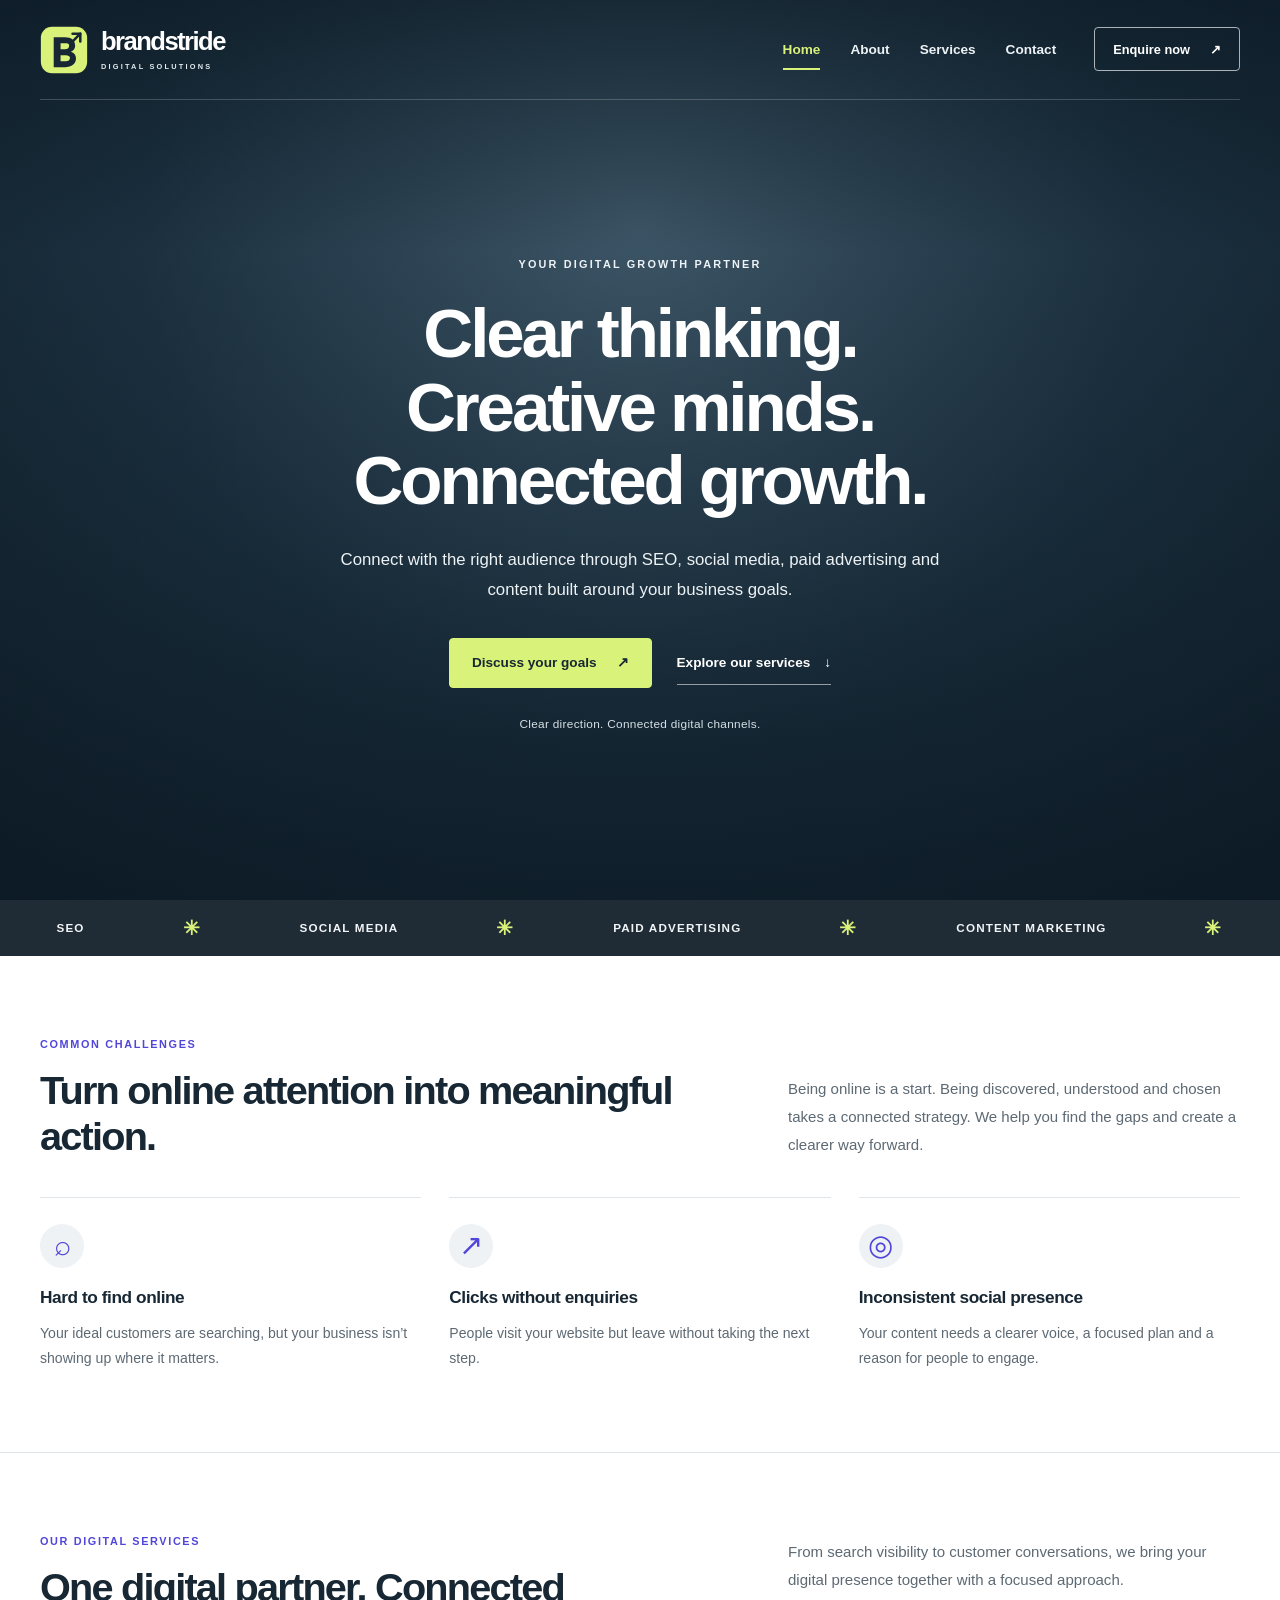
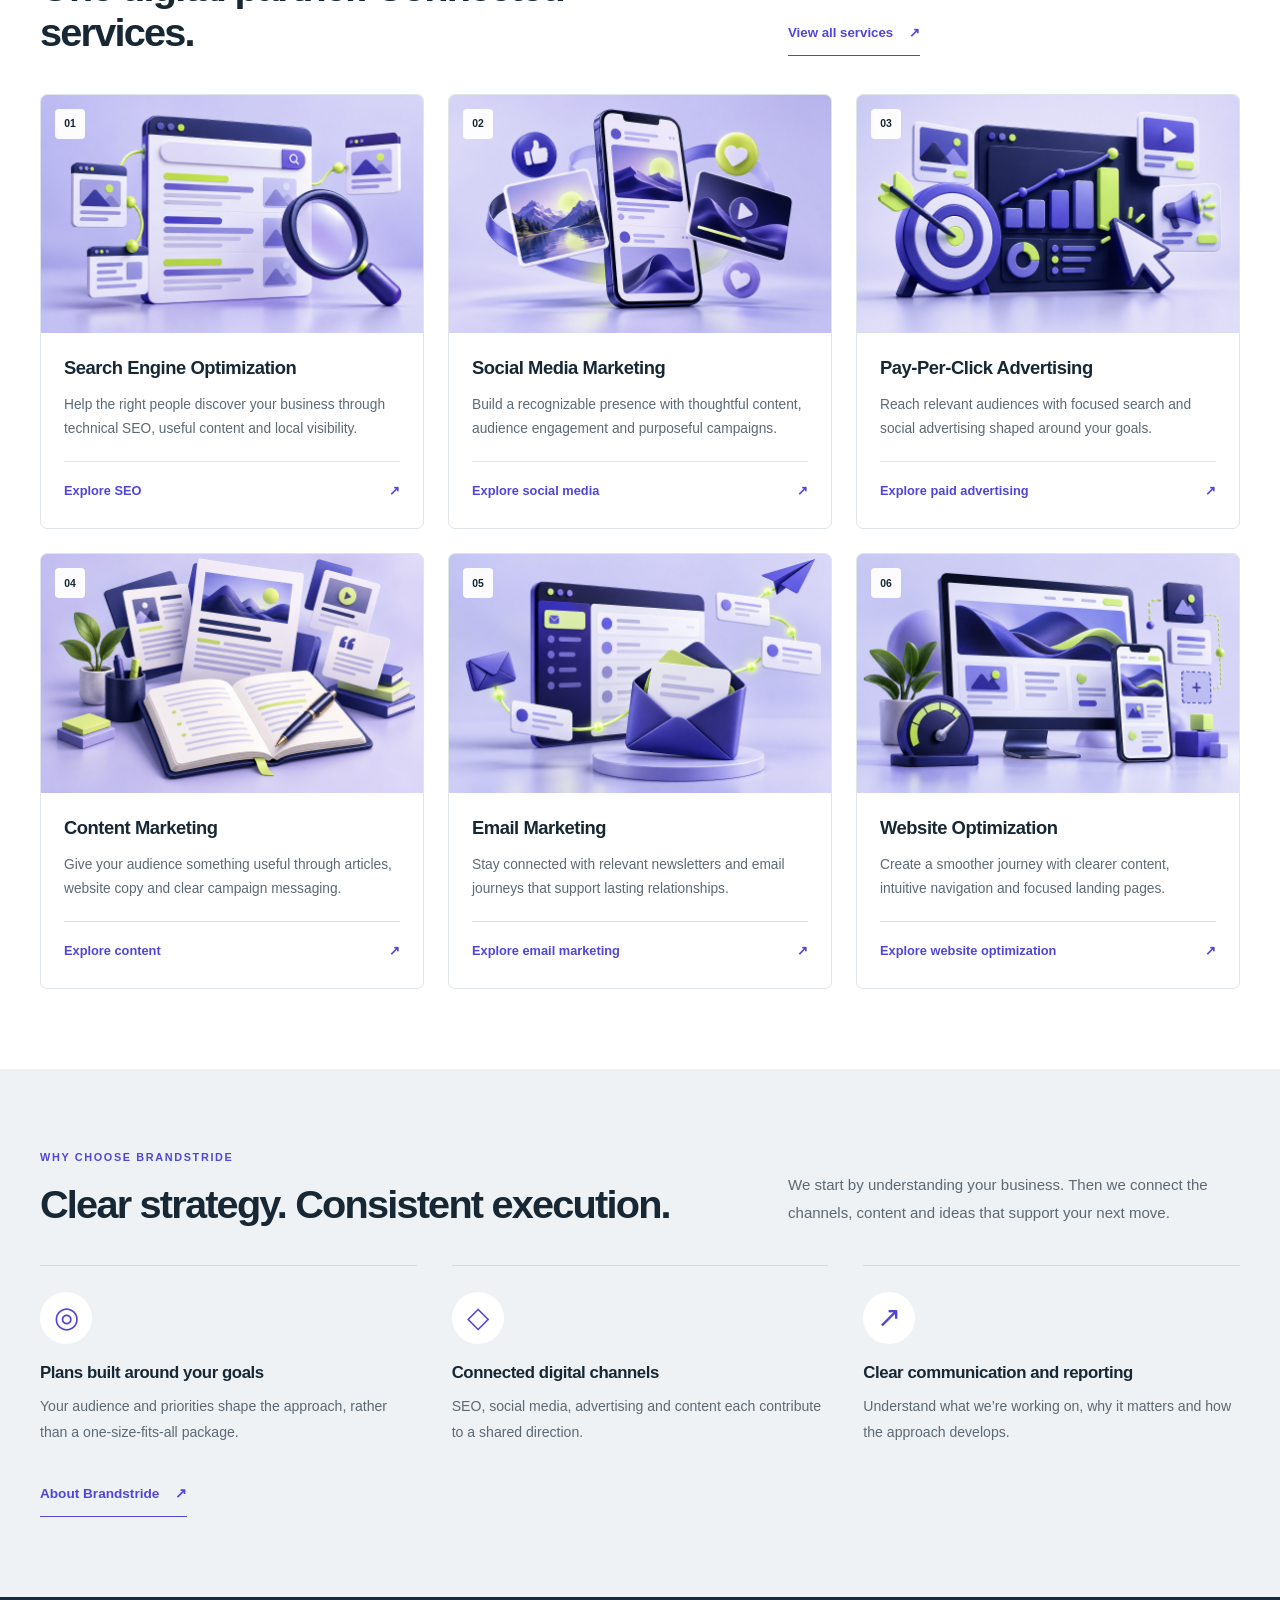
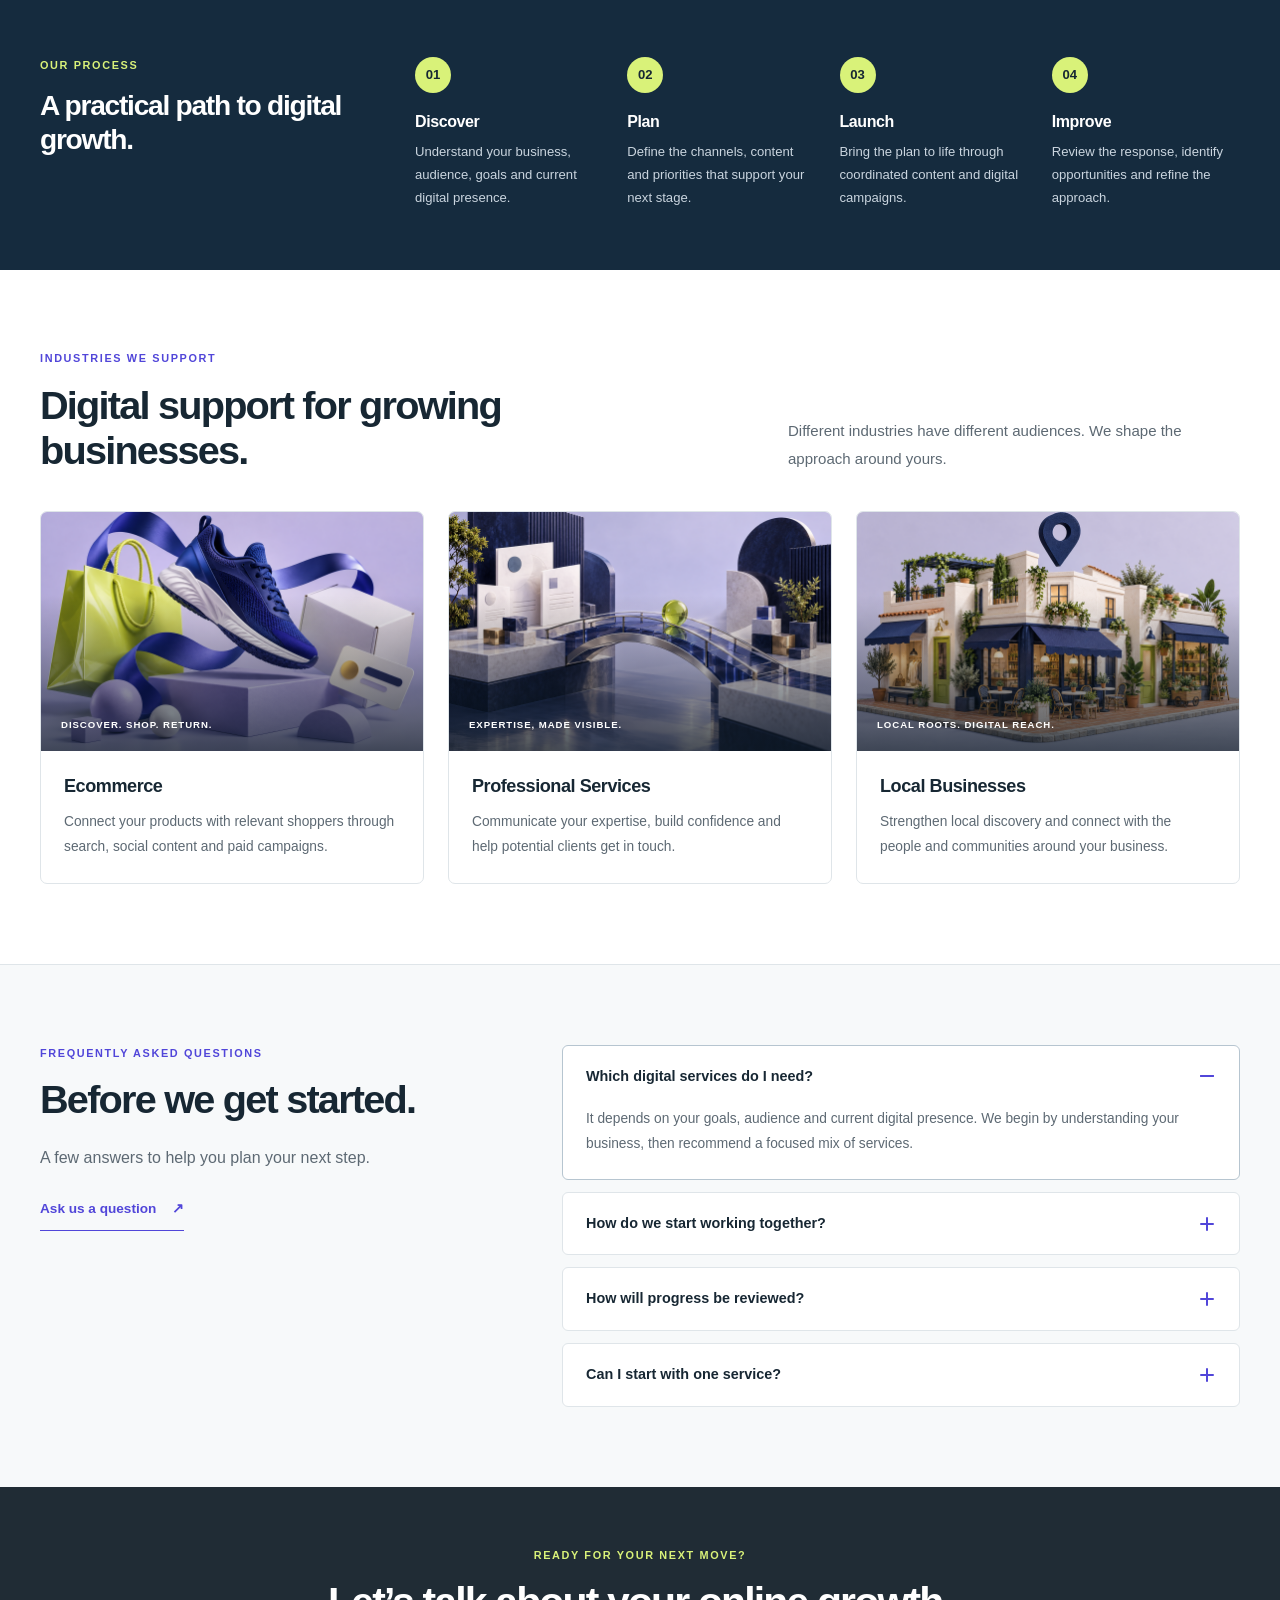
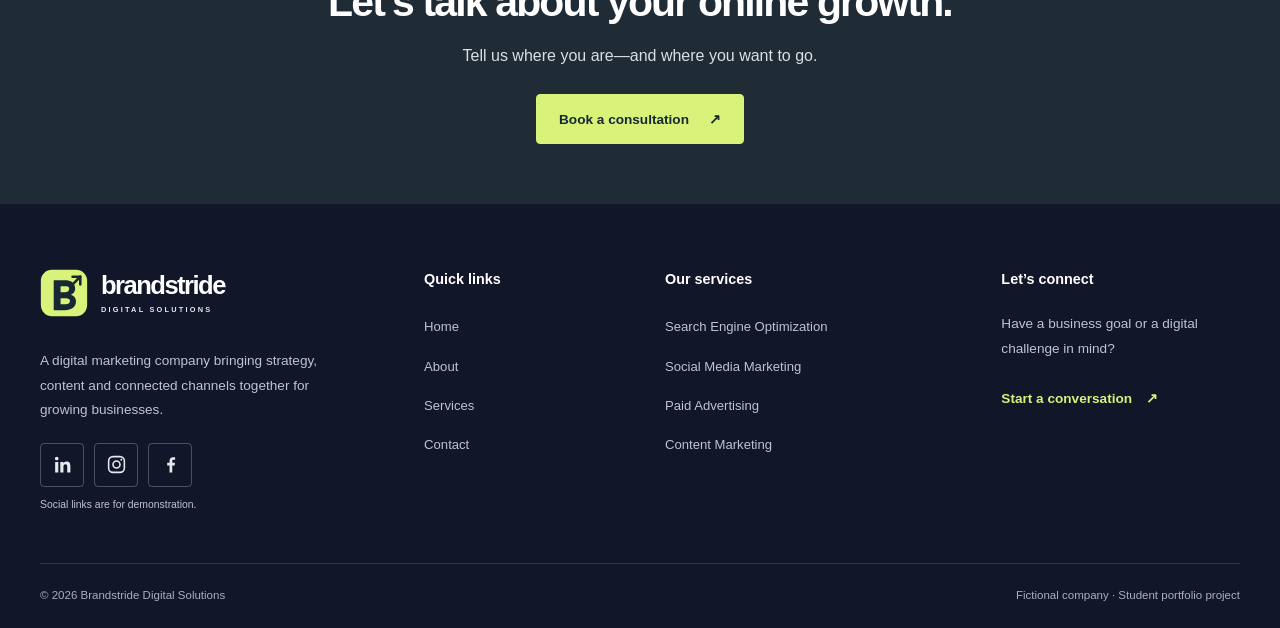
==== commit a32a1c4e: "Fix stylesheet folder capitalization for Vercel" ====
--- a/index.html
+++ b/index.html
@@ -13,8 +13,8 @@
   <title>Brandstride Digital Solutions | Digital Growth Partner</title>
 
 
-  <link rel="stylesheet" href="css/style.css">
-  <link rel="stylesheet" href="css/responsive.css">
+  <link rel="stylesheet" href="Css/style.css">
+  <link rel="stylesheet" href="Css/responsive.css">
 
   <script src="js/script.js" defer></script>
 </head>
--- a/Css/style.css
+++ b/Css/style.css
@@ -0,0 +1,5302 @@
+/* =====================================
+   1. DESIGN TOKENS AND BASE
+===================================== */
+
+.home-page {
+  --primary: #5146d9;
+  --primary-dark: #3d32b7;
+  --primary-light: #ece9ff;
+  --navy: #111629;
+  --lime: #d9f279;
+  --white: #ffffff;
+
+  --home-ink: #172733;
+  --home-dark: #202c35;
+  --home-muted: #5d6973;
+  --home-soft: #eef2f5;
+  --home-border: #dfe5e9;
+
+  --text-light: #bec3d4;
+  --shadow-soft: 0 14px 30px rgba(23, 39, 51, 0.08);
+
+  position: relative;
+  margin: 0;
+  background: var(--white);
+  color: var(--home-ink);
+
+  font-family: "Inter", "Segoe UI", Arial, sans-serif;
+  font-size: 16px;
+  line-height: 1.7;
+  -webkit-font-smoothing: antialiased;
+}
+
+.home-page *,
+.home-page *::before,
+.home-page *::after {
+  box-sizing: border-box;
+}
+
+.home-page :is(h1, h2, h3, h4, p) {
+  margin: 0;
+}
+
+.home-page :is(h1, h2, h3, h4) {
+  color: var(--home-ink);
+  line-height: 1.15;
+}
+
+.home-page :is(h1, h2) {
+  letter-spacing: -0.045em;
+}
+
+.home-page h3 {
+  letter-spacing: -0.025em;
+}
+
+.home-page p {
+  color: var(--home-muted);
+}
+
+.home-page a {
+  color: inherit;
+  text-decoration: none;
+}
+
+.home-page button {
+  font: inherit;
+}
+
+.home-page :is(img, svg, video) {
+  display: block;
+}
+
+.home-page img {
+  max-width: 100%;
+  height: auto;
+}
+
+.home-page :is(ul, ol) {
+  margin: 0;
+}
+
+.home-page [hidden] {
+  display: none !important;
+}
+
+.home-page .logo-definitions {
+  position: absolute;
+  width: 0;
+  height: 0;
+  overflow: hidden;
+  pointer-events: none;
+}
+
+.home-page ::selection {
+  background: var(--lime);
+  color: var(--home-ink);
+}
+
+.home-page :focus-visible {
+  outline: 3px solid var(--primary);
+  outline-offset: 5px;
+}
+
+.home-page .container {
+  width: min(1200px, calc(100% - 80px));
+  margin-inline: auto;
+}
+
+.home-page main {
+  overflow: clip;
+}
+
+.home-page .section {
+  padding-block: 80px;
+}
+
+.home-page .section h2 {
+  font-size: clamp(2rem, 3.1vw, 2.9rem);
+  font-weight: 750;
+  line-height: 1.14;
+}
+
+.home-page .eyebrow {
+  margin-bottom: 16px;
+  color: var(--primary);
+  font-size: 0.68rem;
+  font-weight: 750;
+  line-height: 1.5;
+  letter-spacing: 0.15em;
+}
+
+.home-page :is(
+  .home-heading-row,
+  .challenge-grid,
+  .services-grid,
+  .benefits-list,
+  .home-process-layout,
+  .process-grid,
+  .industries-grid,
+  .faq-layout,
+  .footer-layout
+) > * {
+  min-width: 0;
+}
+
+.home-page :is(h1, h2, h3, p, a) {
+  overflow-wrap: break-word;
+}
+
+.home-page #services {
+  scroll-margin-top: 30px;
+}
+
+/* =====================================
+   2. BUTTONS AND LINKS
+===================================== */
+
+.home-page .btn {
+  display: inline-flex;
+  align-items: center;
+  justify-content: center;
+  gap: 20px;
+
+  min-height: 50px;
+  padding: 14px 22px;
+  border: 1px solid transparent;
+  border-radius: 4px;
+
+  font-size: 0.85rem;
+  font-weight: 650;
+  line-height: 1.4;
+  text-align: center;
+
+  transition:
+    background 0.2s ease,
+    color 0.2s ease,
+    border-color 0.2s ease;
+}
+
+.home-page .home-btn-lime {
+  border-color: var(--lime);
+  background: var(--lime);
+  color: var(--home-ink);
+  font-weight: 750;
+}
+
+.home-page .home-btn-lime:hover {
+  border-color: #e6fa9d;
+  background: #e6fa9d;
+}
+
+.home-page .text-link {
+  display: inline-flex;
+  align-items: center;
+  gap: 16px;
+
+  min-height: 44px;
+  padding-block: 7px;
+  border-bottom: 1px solid currentColor;
+
+  color: var(--primary);
+  font-size: 0.85rem;
+  font-weight: 650;
+  line-height: 1.5;
+}
+
+.home-page .text-link:hover {
+  color: var(--primary-dark);
+}
+
+.home-page .skip-link {
+  position: fixed;
+  top: -100px;
+  left: 20px;
+  z-index: 100;
+
+  padding: 12px 20px;
+  border-radius: 4px;
+  background: var(--home-ink);
+  color: var(--white);
+}
+
+.home-page .skip-link:focus {
+  top: 16px;
+}
+
+/* =====================================
+   3. NAVBAR OVER THE VIDEO
+===================================== */
+
+.home-page .site-header {
+  position: absolute;
+  top: 0;
+  right: 0;
+  left: 0;
+  z-index: 50;
+
+  border: 0;
+  background: transparent;
+  backdrop-filter: none;
+}
+
+.home-page .header-inner {
+  display: flex;
+  align-items: center;
+  justify-content: space-between;
+  gap: 30px;
+
+  min-height: 100px;
+  border-bottom: 1px solid rgba(255, 255, 255, 0.2);
+}
+
+.home-page .brand {
+  display: inline-flex;
+  align-items: center;
+  gap: 13px;
+  flex-shrink: 0;
+}
+
+.home-page .brand-symbol {
+  width: 48px;
+  height: 48px;
+  flex-shrink: 0;
+  color: var(--lime);
+}
+
+.home-page .brand-name {
+  color: var(--white);
+  font-size: 1.6rem;
+  font-weight: 800;
+  line-height: 1;
+  letter-spacing: -0.06em;
+}
+
+.home-page .brand-tagline {
+  display: block;
+  margin-top: 8px;
+
+  color: #e4ebef;
+  font-size: 0.46rem;
+  font-weight: 650;
+  letter-spacing: 0.3em;
+}
+
+.home-page .main-navigation {
+  display: flex;
+  align-items: center;
+  gap: 30px;
+}
+
+.home-page .main-navigation > a:not(.nav-cta) {
+  position: relative;
+  padding-block: 12px;
+
+  color: #edf2f5;
+  font-size: 0.85rem;
+  font-weight: 600;
+
+  transition: color 0.2s ease;
+}
+
+.home-page .main-navigation > a:not(.nav-cta)::after {
+  content: "";
+  position: absolute;
+  right: 0;
+  bottom: 3px;
+  left: 0;
+
+  height: 2px;
+  background: var(--lime);
+
+  transform: scaleX(0);
+  transform-origin: left;
+  transition: transform 0.25s ease;
+}
+
+.home-page .main-navigation > a:not(.nav-cta):hover,
+.home-page .main-navigation > a[aria-current="page"] {
+  color: var(--lime);
+}
+
+.home-page .main-navigation > a:not(.nav-cta):hover::after,
+.home-page .main-navigation > a[aria-current="page"]::after {
+  transform: scaleX(1);
+}
+
+.home-page .nav-cta {
+  min-height: 44px;
+  padding: 11px 18px;
+  margin-left: 8px;
+
+  border-color: rgba(255, 255, 255, 0.65);
+  background: transparent;
+  color: var(--white);
+
+  font-size: 0.8rem;
+}
+
+.home-page .nav-cta:hover {
+  border-color: var(--lime);
+  background: var(--lime);
+  color: var(--home-ink);
+}
+
+.home-page .site-header :focus-visible {
+  outline-color: var(--lime);
+}
+
+.home-page .menu-toggle {
+  display: none;
+}
+
+/* =====================================
+   4. VIDEO HERO
+===================================== */
+
+.home-page .home-hero {
+  position: relative;
+  isolation: isolate;
+  display: grid;
+  place-items: center;
+  overflow: hidden;
+
+  min-height: clamp(700px, 100svh, 1000px);
+  padding: 175px 0 85px;
+
+  background: var(--home-dark);
+  color: var(--white);
+  text-align: center;
+}
+
+.home-page .home-hero-media {
+  position: absolute;
+  inset: 0;
+  z-index: -2;
+  overflow: hidden;
+
+  background:
+    radial-gradient(
+      ellipse at 50% 25%,
+      #58778b,
+      #263e50 55%,
+      #172733
+    );
+}
+
+.home-page .home-hero-video {
+  position: absolute;
+  inset: 0;
+
+  width: 100%;
+  height: 100%;
+  max-width: none;
+
+  object-fit: cover;
+  object-position: center;
+  filter: saturate(0.8) brightness(0.9);
+  pointer-events: none;
+}
+
+.home-page .home-hero::after {
+  content: "";
+  position: absolute;
+  inset: 0;
+  z-index: -1;
+
+  background:
+    linear-gradient(
+      180deg,
+      rgba(8, 21, 31, 0.72) 0%,
+      rgba(8, 21, 31, 0.35) 28%,
+      rgba(8, 21, 31, 0.48) 60%,
+      rgba(8, 21, 31, 0.72) 100%
+    );
+
+  pointer-events: none;
+}
+
+.home-page .home-hero-content {
+  position: relative;
+  max-width: 1000px;
+}
+
+.home-page .home-hero-eyebrow {
+  margin-bottom: 25px;
+  color: #edf3f6;
+  letter-spacing: 0.2em;
+  animation: home-copy-enter 0.7s ease both;
+}
+
+.home-page .home-hero-title {
+  color: var(--white);
+
+  font-size: clamp(3rem, 5.4vw, 5.3rem);
+  font-weight: 800;
+  line-height: 1.06;
+  letter-spacing: -0.045em;
+  text-wrap: balance;
+}
+
+.home-page .home-hero-title > span {
+  display: block;
+  animation: home-copy-enter 0.9s ease both;
+}
+
+.home-page .home-hero-title > span:nth-child(2) {
+  animation-delay: 0.12s;
+}
+
+.home-page .home-hero-title > span:nth-child(3) {
+  animation-delay: 0.24s;
+}
+
+.home-page .home-hero-description {
+  max-width: 650px;
+  margin: 28px auto 0;
+
+  color: #edf2f5;
+  font-size: 1.05rem;
+  line-height: 1.8;
+
+  animation: home-copy-enter 0.9s 0.3s ease both;
+}
+
+.home-page .home-hero-actions {
+  display: flex;
+  flex-wrap: wrap;
+  align-items: center;
+  justify-content: center;
+  gap: 25px;
+  margin-top: 32px;
+
+  animation: home-copy-enter 0.9s 0.4s ease both;
+}
+
+.home-page .home-hero-link {
+  display: inline-flex;
+  align-items: center;
+  gap: 14px;
+
+  min-height: 44px;
+  padding-block: 8px;
+  border-bottom: 1px solid rgba(255, 255, 255, 0.55);
+
+  color: var(--white);
+  font-size: 0.85rem;
+  font-weight: 650;
+}
+
+.home-page .home-hero-link:hover {
+  border-color: var(--lime);
+  color: var(--lime);
+}
+
+.home-page .home-hero-note {
+  margin-top: 26px;
+  color: #d6e0e6;
+  font-size: 0.74rem;
+  letter-spacing: 0.025em;
+}
+
+.home-page .home-hero :focus-visible {
+  outline-color: var(--lime);
+}
+
+/* =====================================
+   5. SLIDING SERVICES
+===================================== */
+
+.home-page .channel-strip {
+  overflow: hidden;
+  background: var(--home-dark);
+  color: var(--white);
+}
+
+.home-page .channel-track {
+  display: flex;
+  width: max-content;
+  animation: home-channel-slide 30s linear infinite;
+}
+
+.home-page .channel-group {
+  display: flex;
+  align-items: center;
+  justify-content: space-around;
+  flex-shrink: 0;
+  gap: 45px;
+
+  width: max-content;
+  min-width: 100vw;
+  padding: 18px 30px;
+}
+
+.home-page .channel-group > span {
+  flex-shrink: 0;
+  color: #f1f4f6;
+
+  font-size: 0.73rem;
+  font-weight: 650;
+  line-height: 1.5;
+  letter-spacing: 0.1em;
+  white-space: nowrap;
+}
+
+.home-page .channel-group .channel-divider {
+  color: var(--lime);
+  font-size: 1.25rem;
+  line-height: 1;
+}
+
+.home-page .channel-strip:hover .channel-track,
+.home-page .channel-strip:focus-within .channel-track {
+  animation-play-state: paused;
+}
+
+/* =====================================
+   6. SECTION HEADINGS
+===================================== */
+
+.home-page .home-heading-row {
+  display: grid;
+  grid-template-columns: minmax(0, 1.2fr) minmax(0, 0.8fr);
+  align-items: end;
+  gap: 70px;
+  margin-bottom: 38px;
+}
+
+.home-page .home-heading-row h2 {
+  max-width: 650px;
+}
+
+.home-page .home-heading-row > p,
+.home-page .home-heading-copy > p {
+  font-size: 0.94rem;
+  line-height: 1.85;
+}
+
+.home-page .home-heading-copy .text-link {
+  margin-top: 18px;
+  font-size: 0.83rem;
+}
+
+/* =====================================
+   7. CHALLENGES
+===================================== */
+
+.home-page .challenges-section {
+  background: var(--white);
+}
+
+.home-page .challenge-grid {
+  display: grid;
+  grid-template-columns: repeat(3, minmax(0, 1fr));
+  gap: 28px;
+}
+
+.home-page .challenge-card {
+  padding: 26px 0 0;
+  border: 0;
+  border-top: 1px solid var(--home-border);
+  border-radius: 0;
+
+  background: transparent;
+  box-shadow: none;
+  transform: none;
+}
+
+.home-page .challenge-card .icon-box {
+  display: grid;
+  place-items: center;
+
+  width: 44px;
+  height: 44px;
+  margin-bottom: 18px;
+  border-radius: 50%;
+
+  background: var(--home-soft);
+  color: var(--primary);
+
+  font-size: 1.8rem;
+  line-height: 1;
+}
+
+.home-page .challenge-card h3 {
+  font-size: 1.08rem;
+  line-height: 1.35;
+}
+
+.home-page .challenge-card p {
+  margin-top: 12px;
+  font-size: 0.88rem;
+  line-height: 1.8;
+}
+
+/* =====================================
+   8. SERVICES GRID
+===================================== */
+
+.home-page .services-section {
+  border-top: 1px solid var(--home-border);
+  background: var(--white);
+}
+
+.home-page .services-grid {
+  display: grid;
+  grid-template-columns: repeat(3, minmax(0, 1fr));
+  gap: 24px;
+}
+
+.home-page .service-card {
+  display: flex;
+  flex-direction: column;
+  overflow: hidden;
+  min-width: 0;
+
+  border: 1px solid var(--home-border);
+  border-radius: 7px;
+  background: var(--white);
+
+  transition:
+    transform 0.25s ease,
+    border-color 0.25s ease,
+    box-shadow 0.25s ease;
+}
+
+.home-page .service-image {
+  position: relative;
+  overflow: hidden;
+  aspect-ratio: 16 / 10;
+  background: var(--home-soft);
+}
+
+.home-page .service-image img {
+  width: 100%;
+  height: 100%;
+  object-fit: cover;
+  filter: saturate(0.85);
+  transition: transform 0.5s ease;
+}
+
+.home-page .service-number {
+  position: absolute;
+  top: 14px;
+  left: 14px;
+
+  display: grid;
+  place-items: center;
+  width: 30px;
+  height: 30px;
+
+  border: 0;
+  border-radius: 4px;
+  background: rgba(255, 255, 255, 0.95);
+  color: var(--home-ink);
+
+  font-size: 0.65rem;
+  font-weight: 750;
+}
+
+.home-page .service-body {
+  display: flex;
+  flex-direction: column;
+  flex: 1;
+  padding: 23px;
+}
+
+.home-page .service-body h3 {
+  font-size: 1.15rem;
+  line-height: 1.3;
+}
+
+.home-page .service-body p {
+  margin: 13px 0 20px;
+  font-size: 0.86rem;
+  line-height: 1.75;
+}
+
+.home-page .service-link {
+  display: flex;
+  align-items: center;
+  justify-content: space-between;
+  gap: 12px;
+
+  min-height: 44px;
+  margin-top: auto;
+  padding-top: 14px;
+  border-top: 1px solid var(--home-border);
+
+  color: var(--primary);
+  font-size: 0.8rem;
+  font-weight: 700;
+}
+
+.home-page .service-card:hover {
+  transform: translateY(-4px);
+  border-color: #bcc9d3;
+  box-shadow: var(--shadow-soft);
+}
+
+.home-page .service-card:hover .service-image img {
+  transform: scale(1.035);
+}
+
+.home-page .service-card:focus-within {
+  border-color: var(--primary);
+}
+
+/* =====================================
+   9. WHY CHOOSE US
+===================================== */
+
+.home-page .why-section {
+  background: var(--home-soft);
+}
+
+.home-page .benefits-list {
+  display: grid;
+  grid-template-columns: repeat(3, minmax(0, 1fr));
+  gap: 35px;
+
+  margin: 0 0 28px;
+  padding: 0;
+  list-style: none;
+}
+
+.home-page .benefits-list li {
+  display: flex;
+  flex-direction: column;
+  align-items: flex-start;
+  gap: 17px;
+
+  padding: 26px 0 0;
+  border-top: 1px solid #d2dce3;
+}
+
+.home-page .benefit-icon {
+  display: grid;
+  place-items: center;
+  width: 52px;
+  height: 52px;
+  flex-shrink: 0;
+
+  border-radius: 50%;
+  background: var(--white);
+  color: var(--primary);
+
+  font-size: 1.8rem;
+  line-height: 1;
+}
+
+.home-page .benefits-list h3 {
+  padding: 0;
+  font-size: 1.05rem;
+  line-height: 1.4;
+}
+
+.home-page .benefits-list p {
+  margin-top: 10px;
+  font-size: 0.88rem;
+  line-height: 1.8;
+}
+
+/* =====================================
+   10. PROCESS
+===================================== */
+
+.home-page .process-section {
+  padding-block: 60px;
+  background: #152b3e;
+  color: var(--white);
+}
+
+.home-page .home-process-layout {
+  display: grid;
+  grid-template-columns: minmax(0, 0.8fr) minmax(0, 2fr);
+  align-items: start;
+  gap: 45px;
+}
+
+.home-page .process-section .eyebrow {
+  color: var(--lime);
+}
+
+.home-page .home-process-intro h2 {
+  color: var(--white);
+  font-size: clamp(1.65rem, 2.2vw, 2.2rem);
+  line-height: 1.2;
+}
+
+.home-page .process-grid {
+  display: grid;
+  grid-template-columns: repeat(4, minmax(0, 1fr));
+  gap: 24px;
+
+  margin: 0;
+  padding: 0;
+  list-style: none;
+}
+
+.home-page .process-card {
+  padding-top: 0;
+  border-top: 0;
+}
+
+.home-page .process-number {
+  display: grid;
+  place-items: center;
+  width: 36px;
+  height: 36px;
+  margin-bottom: 20px;
+  border-radius: 50%;
+
+  background: var(--lime);
+  color: var(--home-ink);
+
+  font-size: 0.82rem;
+  font-weight: 750;
+  letter-spacing: 0;
+  line-height: 1;
+}
+
+.home-page .process-card h3 {
+  margin: 0 0 10px;
+  color: var(--white);
+  font-size: 1rem;
+}
+
+.home-page .process-card p {
+  color: #cad5df;
+  font-size: 0.82rem;
+  line-height: 1.75;
+}
+
+/* =====================================
+   11. INDUSTRIES
+===================================== */
+
+.home-page .industries-section {
+  background: var(--white);
+}
+
+.home-page .industries-grid {
+  display: grid;
+  grid-template-columns: repeat(3, minmax(0, 1fr));
+  gap: 24px;
+}
+
+.home-page .industry-card {
+  overflow: hidden;
+  min-width: 0;
+
+  border: 1px solid var(--home-border);
+  border-radius: 7px;
+  background: var(--white);
+
+  transition:
+    transform 0.25s ease,
+    border-color 0.25s ease,
+    box-shadow 0.25s ease;
+}
+
+.home-page .industry-photo {
+  position: relative;
+  overflow: hidden;
+  aspect-ratio: 16 / 10;
+  background: var(--home-soft);
+}
+
+.home-page .industry-photo img {
+  width: 100%;
+  height: 100%;
+  object-fit: cover;
+  object-position: center;
+  filter: saturate(0.85);
+  transition: transform 0.5s ease;
+}
+
+.home-page .industry-photo::after {
+  content: "";
+  position: absolute;
+  inset: 0;
+
+  background:
+    linear-gradient(
+      to top,
+      rgba(10, 23, 33, 0.72),
+      transparent 65%
+    );
+
+  pointer-events: none;
+}
+
+.home-page .industry-photo-label {
+  position: absolute;
+  right: 20px;
+  bottom: 18px;
+  left: 20px;
+  z-index: 1;
+
+  color: var(--white);
+  font-size: 0.6rem;
+  font-weight: 750;
+  line-height: 1.5;
+  letter-spacing: 0.1em;
+}
+
+.home-page .industry-content {
+  padding: 23px;
+}
+
+.home-page .industry-content h3 {
+  font-size: 1.13rem;
+  line-height: 1.35;
+}
+
+.home-page .industry-content p {
+  margin-top: 12px;
+  font-size: 0.86rem;
+  line-height: 1.8;
+}
+
+.home-page .industry-card:hover {
+  transform: translateY(-4px);
+  border-color: #bcc9d3;
+  box-shadow: var(--shadow-soft);
+}
+
+.home-page .industry-card:hover .industry-photo img {
+  transform: scale(1.035);
+}
+
+/* =====================================
+   12. FAQ
+===================================== */
+
+.home-page .faq-section {
+  border-top: 1px solid var(--home-border);
+  background: #f7f9fa;
+}
+
+.home-page .faq-layout {
+  display: grid;
+  grid-template-columns: minmax(0, 0.8fr) minmax(0, 1.2fr);
+  align-items: start;
+  gap: 70px;
+}
+
+.home-page .faq-intro > p:not(.eyebrow) {
+  margin: 22px 0 16px;
+}
+
+.home-page .faq-list {
+  display: grid;
+  gap: 12px;
+}
+
+.home-page .faq-item {
+  border: 1px solid var(--home-border);
+  border-radius: 6px;
+  background: var(--white);
+  box-shadow: none;
+  transition: border-color 0.25s ease;
+}
+
+.home-page .faq-item[open] {
+  border-color: #b6c5d0;
+  box-shadow: none;
+}
+
+.home-page .faq-item summary {
+  display: flex;
+  align-items: center;
+  justify-content: space-between;
+  gap: 22px;
+
+  padding: 20px 23px;
+
+  font-size: 0.9rem;
+  font-weight: 650;
+  line-height: 1.5;
+  cursor: pointer;
+  list-style: none;
+}
+
+.home-page .faq-item summary::-webkit-details-marker {
+  display: none;
+}
+
+.home-page .faq-indicator {
+  position: relative;
+  width: 18px;
+  height: 18px;
+  flex-shrink: 0;
+}
+
+.home-page .faq-indicator::before,
+.home-page .faq-indicator::after {
+  content: "";
+  position: absolute;
+  top: 8px;
+  left: 2px;
+
+  width: 14px;
+  height: 2px;
+  border-radius: 2px;
+  background: var(--primary);
+  transition: transform 0.25s ease;
+}
+
+.home-page .faq-indicator::after {
+  transform: rotate(90deg);
+}
+
+.home-page .faq-item[open] .faq-indicator::after {
+  transform: rotate(0);
+}
+
+.home-page .faq-answer {
+  padding: 0 23px 22px;
+}
+
+.home-page .faq-answer p {
+  font-size: 0.86rem;
+  line-height: 1.8;
+}
+
+/* =====================================
+   13. CTA
+===================================== */
+
+.home-page .cta-section {
+  position: relative;
+  overflow: hidden;
+  padding-block: 60px;
+  background: var(--home-dark);
+  color: var(--white);
+}
+
+.home-page .cta-section::after {
+  content: none;
+}
+
+.home-page .cta-layout {
+  display: flex;
+  flex-direction: column;
+  align-items: center;
+  justify-content: center;
+  gap: 25px;
+  text-align: center;
+}
+
+.home-page .cta-layout > div {
+  max-width: 850px;
+}
+
+.home-page .cta-section .eyebrow {
+  color: var(--lime);
+}
+
+.home-page .cta-section h2 {
+  color: var(--white);
+  font-size: clamp(2rem, 3.2vw, 3rem);
+  font-weight: 750;
+}
+
+.home-page .cta-section p:not(.eyebrow) {
+  margin-top: 16px;
+  color: #d8e0e5;
+}
+
+/* =====================================
+   14. FOOTER
+===================================== */
+
+.home-page .site-footer {
+  padding: 65px 0 22px;
+  background: var(--navy);
+  color: var(--white);
+}
+
+.home-page .footer-layout {
+  display: grid;
+  grid-template-columns:
+    minmax(0, 1.4fr)
+    minmax(0, 0.8fr)
+    minmax(0, 1.2fr)
+    minmax(0, 1fr);
+  gap: 50px;
+}
+
+.home-page .footer-brand-column > p {
+  max-width: 310px;
+  margin-top: 24px;
+  color: var(--text-light);
+  font-size: 0.85rem;
+  line-height: 1.8;
+}
+
+.home-page .footer-column h2 {
+  margin-bottom: 23px;
+  color: var(--white);
+  font-size: 0.9rem;
+  font-weight: 650;
+  line-height: 1.4;
+  letter-spacing: 0;
+}
+
+.home-page .footer-column ul {
+  display: grid;
+  gap: 12px;
+  padding: 0;
+  list-style: none;
+}
+
+.home-page .footer-column li a {
+  color: var(--text-light);
+  font-size: 0.82rem;
+  transition: color 0.2s ease;
+}
+
+.home-page .footer-column li a:hover {
+  color: var(--lime);
+}
+
+.home-page .footer-connect > p {
+  color: var(--text-light);
+  font-size: 0.85rem;
+  line-height: 1.8;
+}
+
+.home-page .footer-contact-link {
+  display: inline-flex;
+  align-items: center;
+  gap: 14px;
+  min-height: 44px;
+  margin-top: 15px;
+  color: var(--lime);
+  font-size: 0.85rem;
+  font-weight: 650;
+}
+
+.home-page .footer-bottom {
+  display: flex;
+  align-items: center;
+  justify-content: space-between;
+  gap: 20px;
+
+  margin-top: 50px;
+  padding-top: 22px;
+  border-top: 1px solid rgba(255, 255, 255, 0.14);
+}
+
+.home-page .footer-bottom p {
+  color: #a9afc3;
+  font-size: 0.72rem;
+}
+
+.home-page .site-footer :focus-visible {
+  outline-color: var(--lime);
+}
+
+/* =====================================
+   15. ANIMATIONS
+===================================== */
+
+@keyframes home-copy-enter {
+  from {
+    opacity: 0;
+    transform: translateY(18px);
+  }
+
+  to {
+    opacity: 1;
+    transform: translateY(0);
+  }
+}
+
+@keyframes home-channel-slide {
+  from {
+    transform: translateX(0);
+  }
+
+  to {
+    transform: translateX(-50%);
+  }
+}
+/* ==============================
+   BRANDSTRIDE — ABOUT PAGE
+============================== */
+
+/* 1. PAGE BASE */
+
+.about-page {
+  --primary: #5146d9;
+  --primary-dark: #3d32b7;
+  --primary-light: #ece9ff;
+
+  --navy: #111629;
+  --lime: #d9f279;
+  --white: #ffffff;
+
+  --about-ink: #172733;
+  --about-dark: #202c35;
+  --about-muted: #5d6973;
+  --about-soft: #eef2f5;
+  --about-border: #dfe5e9;
+  --about-text-light: #bec3d4;
+
+  --about-shadow: 0 14px 30px rgba(23, 39, 51, 0.08);
+
+  position: relative;
+  margin: 0;
+  background: var(--white);
+  color: var(--about-ink);
+  font-family: "Inter", "Segoe UI", Arial, sans-serif;
+  font-size: 16px;
+  line-height: 1.7;
+}
+
+.about-page *,
+.about-page *::before,
+.about-page *::after {
+  box-sizing: border-box;
+}
+
+.about-page h1,
+.about-page h2,
+.about-page h3,
+.about-page h4,
+.about-page p {
+  margin: 0;
+}
+
+.about-page h1,
+.about-page h2,
+.about-page h3,
+.about-page h4 {
+  color: var(--about-ink);
+  line-height: 1.15;
+  letter-spacing: -0.035em;
+}
+
+.about-page p {
+  color: var(--about-muted);
+}
+
+.about-page a {
+  color: inherit;
+  text-decoration: none;
+}
+
+.about-page button {
+  font: inherit;
+}
+
+.about-page img {
+  display: block;
+  max-width: 100%;
+  height: auto;
+}
+
+.about-page svg {
+  display: block;
+}
+
+.about-page ul,
+.about-page ol {
+  margin: 0;
+  padding: 0;
+}
+
+.about-page [hidden] {
+  display: none !important;
+}
+
+.about-page .logo-definitions {
+  position: absolute;
+  width: 0;
+  height: 0;
+  overflow: hidden;
+  pointer-events: none;
+}
+
+.about-page :focus-visible {
+  outline: 3px solid var(--primary);
+  outline-offset: 5px;
+}
+
+.about-page .container {
+  width: min(1200px, calc(100% - 80px));
+  margin-inline: auto;
+}
+
+.about-page main {
+  overflow: clip;
+}
+
+.about-page .section {
+  padding: 80px 0;
+}
+
+.about-page .section h2 {
+  font-size: clamp(2rem, 3.1vw, 2.9rem);
+  font-weight: 750;
+  line-height: 1.14;
+}
+
+.about-page .eyebrow {
+  margin-bottom: 18px;
+  color: var(--primary);
+  font-size: 0.68rem;
+  font-weight: 800;
+  line-height: 1.5;
+  letter-spacing: 0.15em;
+  text-transform: uppercase;
+}
+
+.about-page .about-hero-layout > *,
+.about-page .about-story-layout > *,
+.about-page .about-heading-row > *,
+.about-page .about-purpose-grid > *,
+.about-page .about-values-grid > *,
+.about-page .about-team-grid > *,
+.about-page .about-approach-layout > *,
+.about-page .about-process-grid > *,
+.about-page .footer-layout > * {
+  min-width: 0;
+}
+
+.about-page h1,
+.about-page h2,
+.about-page h3,
+.about-page p,
+.about-page a {
+  overflow-wrap: break-word;
+}
+
+/* 2. BUTTONS AND SKIP LINK */
+
+.about-page .btn {
+  display: inline-flex;
+  align-items: center;
+  justify-content: center;
+  gap: 20px;
+
+  min-height: 50px;
+  padding: 14px 22px;
+
+  border: 1px solid transparent;
+  border-radius: 4px;
+
+  font-size: 0.83rem;
+  font-weight: 750;
+  line-height: 1.4;
+
+  cursor: pointer;
+
+  transition:
+    background-color 0.25s ease,
+    color 0.25s ease,
+    border-color 0.25s ease,
+    transform 0.25s ease;
+}
+
+.about-page .about-btn-lime {
+  background: var(--lime);
+  color: var(--about-ink);
+  box-shadow: none;
+}
+
+.about-page .about-btn-lime:hover {
+  transform: translateY(-2px);
+  background: #e6fa9e;
+  color: var(--about-ink);
+}
+
+.about-page .skip-link {
+  position: fixed;
+  top: -100px;
+  left: 20px;
+  z-index: 100;
+
+  padding: 12px 18px;
+  border-radius: 4px;
+
+  background: var(--lime);
+  color: var(--about-ink);
+  font-weight: 700;
+}
+
+.about-page .skip-link:focus {
+  top: 16px;
+}
+
+/* 3. NAVBAR */
+
+.about-page .site-header {
+  position: absolute;
+  top: 0;
+  right: 0;
+  left: 0;
+  z-index: 50;
+
+  width: 100%;
+  border: 0;
+  background: transparent;
+  box-shadow: none;
+  backdrop-filter: none;
+}
+
+.about-page .header-inner {
+  position: relative;
+
+  display: flex;
+  align-items: center;
+  justify-content: space-between;
+  gap: 30px;
+
+  min-height: 100px;
+  border-bottom: 1px solid rgba(255, 255, 255, 0.2);
+}
+
+.about-page .brand {
+  display: inline-flex;
+  align-items: center;
+  gap: 13px;
+  flex-shrink: 0;
+}
+
+.about-page .brand-symbol {
+  width: 48px;
+  height: 48px;
+  flex: 0 0 48px;
+  color: var(--lime);
+}
+
+.about-page .brand-name {
+  display: block;
+  color: var(--white);
+  font-size: 1.6rem;
+  font-weight: 800;
+  line-height: 1;
+  letter-spacing: -0.06em;
+}
+
+.about-page .brand-tagline {
+  display: block;
+  margin-top: 9px;
+
+  color: #e4ebef;
+  font-size: 0.46rem;
+  font-weight: 750;
+  line-height: 1.3;
+  letter-spacing: 0.3em;
+}
+
+.about-page .main-navigation {
+  display: flex;
+  align-items: center;
+  gap: 30px;
+}
+
+.about-page .main-navigation > a:not(.nav-cta) {
+  position: relative;
+
+  display: inline-flex;
+  align-items: center;
+  min-height: 44px;
+  padding: 12px 0;
+
+  color: var(--white);
+  font-size: 0.85rem;
+  font-weight: 600;
+}
+
+.about-page .main-navigation > a:not(.nav-cta)::after {
+  content: "";
+  position: absolute;
+  right: 0;
+  bottom: 3px;
+  left: 0;
+
+  height: 2px;
+  background: var(--lime);
+
+  transform: scaleX(0);
+  transform-origin: left;
+  transition: transform 0.25s ease;
+}
+
+.about-page .main-navigation > a:hover::after,
+.about-page .main-navigation > a[aria-current="page"]::after {
+  transform: scaleX(1);
+}
+
+.about-page .main-navigation > a[aria-current="page"] {
+  color: var(--lime);
+}
+
+.about-page .nav-cta {
+  min-height: 44px;
+  margin-left: 8px;
+  padding: 11px 18px;
+
+  border: 1px solid rgba(255, 255, 255, 0.65);
+  background: transparent;
+  color: var(--white);
+  box-shadow: none;
+}
+
+.about-page .nav-cta:hover {
+  border-color: var(--lime);
+  background: var(--lime);
+  color: var(--about-ink);
+}
+
+.about-page .site-header :focus-visible {
+  outline-color: var(--lime);
+}
+
+.about-page .menu-toggle {
+  display: none;
+
+  align-items: center;
+  justify-content: center;
+  flex-direction: column;
+  gap: 5px;
+
+  width: 44px;
+  height: 44px;
+  padding: 10px;
+
+  border: 1px solid rgba(255, 255, 255, 0.4);
+  border-radius: 4px;
+
+  background: transparent;
+  color: var(--white);
+  cursor: pointer;
+}
+
+.about-page .menu-toggle span {
+  display: block;
+  width: 21px;
+  height: 2px;
+  background: currentColor;
+}
+
+/* 4. ABOUT HERO */
+
+.about-page .about-hero {
+  position: relative;
+  isolation: isolate;
+  overflow: hidden;
+
+  padding: 155px 0 75px;
+
+  background:
+    radial-gradient(
+      ellipse at 85% 15%,
+      rgba(97, 132, 151, 0.2),
+      transparent 55%
+    ),
+    linear-gradient(125deg, #172733 0%, #203646 100%);
+}
+
+.about-page .about-hero-layout {
+  display: grid;
+  grid-template-columns: 1.08fr 0.92fr;
+  align-items: center;
+  gap: 70px;
+}
+
+.about-page .about-hero-content {
+  padding: 15px 0;
+}
+
+.about-page .about-hero-content > .eyebrow {
+  margin-bottom: 25px;
+  color: #e2e9ed;
+  letter-spacing: 0.18em;
+  animation: about-copy-enter 0.8s ease both;
+}
+
+.about-page .about-title {
+  color: var(--white);
+  font-size: clamp(3rem, 4.5vw, 4.4rem);
+  font-weight: 800;
+  line-height: 1.08;
+  letter-spacing: -0.055em;
+}
+
+.about-page .about-title > span {
+  display: block;
+  animation: about-copy-enter 0.85s ease both;
+}
+
+.about-page .about-title > span:nth-child(2) {
+  animation-delay: 0.12s;
+}
+
+.about-page .about-title > span:nth-child(3) {
+  animation-delay: 0.24s;
+}
+
+.about-page .about-title .accent-text {
+  color: var(--lime);
+}
+
+.about-page .about-hero-description {
+  max-width: 540px;
+  margin-top: 27px;
+
+  color: #d8e1e7;
+  font-size: 0.98rem;
+  line-height: 1.85;
+
+  animation: about-copy-enter 0.85s 0.3s ease both;
+}
+
+.about-page .about-hero-content > .btn {
+  margin-top: 30px;
+  animation: about-copy-enter 0.85s 0.4s ease both;
+}
+
+.about-page .about-hero-note {
+  margin-top: 23px;
+  color: #bccbd5;
+  font-size: 0.75rem;
+}
+
+.about-page .about-hero-image {
+  position: relative;
+  overflow: hidden;
+
+  width: 100%;
+  height: 490px;
+
+  border: 1px solid rgba(255, 255, 255, 0.14);
+  border-radius: 7px;
+  background: #344957;
+}
+
+.about-page .about-hero-image::after {
+  content: "";
+  position: absolute;
+  inset: 0;
+
+  background: linear-gradient(
+    to bottom,
+    transparent 55%,
+    rgba(17, 38, 52, 0.5)
+  );
+
+  pointer-events: none;
+}
+
+.about-page .about-hero-image > img {
+  width: 100%;
+  height: 100%;
+  object-fit: cover;
+  object-position: center;
+  filter: saturate(0.8);
+}
+
+.about-page .about-image-label {
+  position: absolute;
+  right: auto;
+  bottom: 22px;
+  left: 22px;
+  top: auto;
+  z-index: 1;
+
+  display: inline-flex;
+  align-items: center;
+  gap: 12px;
+
+  width: max-content;
+  max-width: calc(100% - 44px);
+  height: auto;
+  min-height: 48px;
+  padding: 13px 18px;
+
+  border-radius: 4px;
+  background: var(--lime);
+  color: var(--about-ink);
+
+  font-size: 0.63rem;
+  font-weight: 800;
+  line-height: 1.4;
+  letter-spacing: 0.08em;
+}
+
+.about-page .about-image-label > span:first-child {
+  font-size: 1.3rem;
+  line-height: 1;
+}
+
+/* 5. OUR STORY */
+
+.about-page .about-story {
+  background: var(--white);
+}
+
+.about-page .about-story-layout {
+  display: grid;
+  grid-template-columns: 0.9fr 1.1fr;
+  align-items: start;
+  gap: 85px;
+}
+
+.about-page .about-story-layout h2 {
+  max-width: 450px;
+}
+
+.about-page .about-story-copy {
+  padding-top: 4px;
+}
+
+.about-page .about-story-copy p {
+  font-size: 0.92rem;
+  line-height: 1.9;
+}
+
+.about-page .about-story-copy p + p {
+  margin-top: 20px;
+}
+
+/* 6. MISSION AND VISION */
+
+.about-page .about-purpose-section {
+  padding-top: 0;
+  background: var(--white);
+}
+
+.about-page .about-purpose-grid {
+  display: grid;
+  grid-template-columns: repeat(2, minmax(0, 1fr));
+  gap: 24px;
+}
+
+.about-page .about-purpose-card {
+  position: relative;
+  isolation: isolate;
+  overflow: hidden;
+
+  min-height: 320px;
+  padding: 38px;
+
+  border-radius: 7px;
+}
+
+.about-page .purpose-copy {
+  position: relative;
+  z-index: 1;
+  max-width: 370px;
+}
+
+.about-page .about-purpose-card h2 {
+  max-width: 310px;
+  font-size: clamp(1.8rem, 2.3vw, 2.3rem);
+}
+
+.about-page .about-purpose-card .purpose-copy > p:last-child {
+  font-size: 0.87rem;
+  line-height: 1.85;
+}
+
+.about-page .purpose-rule {
+  display: block;
+  width: 42px;
+  height: 2px;
+  margin: 23px 0;
+  background: var(--lime);
+}
+
+.about-page .mission-card {
+  background: #152b3e;
+}
+
+.about-page .mission-card .eyebrow {
+  color: var(--lime);
+}
+
+.about-page .mission-card h2 {
+  color: var(--white);
+}
+
+.about-page .mission-card .purpose-copy > p:last-child {
+  color: #cad5df;
+}
+
+.about-page .mission-art {
+  position: absolute;
+  right: 8px;
+  bottom: -44px;
+  z-index: 0;
+
+  color: var(--lime);
+  font-size: 15rem;
+  font-weight: 400;
+  line-height: 1;
+
+  opacity: 0.1;
+  pointer-events: none;
+}
+
+.about-page .vision-card {
+  border: 1px solid var(--about-border);
+  background: var(--about-soft);
+}
+
+.about-page .vision-card .eyebrow {
+  color: #526773;
+}
+
+.about-page .vision-card .purpose-rule {
+  background: #567386;
+}
+
+.about-page .vision-art {
+  position: absolute;
+  right: -60px;
+  bottom: -70px;
+  z-index: 0;
+
+  width: 250px;
+  height: 250px;
+
+  opacity: 0.45;
+  pointer-events: none;
+}
+
+.about-page .vision-orbit {
+  position: absolute;
+  inset: 0;
+
+  border: 1px solid #a5bac8;
+  border-radius: 50%;
+}
+
+.about-page .vision-sphere {
+  position: absolute;
+  inset: 38px;
+
+  border-radius: 50%;
+  background: #d7e2e9;
+}
+
+/* 7. SECTION HEADINGS */
+
+.about-page .about-heading-row {
+  display: grid;
+  grid-template-columns: 1.2fr 0.8fr;
+  align-items: end;
+  gap: 70px;
+  margin-bottom: 38px;
+}
+
+.about-page .about-heading-row h2 {
+  max-width: 650px;
+}
+
+.about-page .about-heading-row > p {
+  font-size: 0.94rem;
+  line-height: 1.85;
+}
+
+/* 8. VALUES */
+
+.about-page .about-values {
+  border-top: 1px solid var(--about-border);
+  background: var(--about-soft);
+}
+
+.about-page .about-values-grid {
+  display: grid;
+  grid-template-columns: repeat(4, minmax(0, 1fr));
+  gap: 30px;
+}
+
+.about-page .about-value {
+  padding: 25px 0 0;
+  border: 0;
+  border-top: 1px solid #ccd7df;
+  background: transparent;
+  box-shadow: none;
+}
+
+.about-page .value-number {
+  display: inline-flex;
+  align-items: center;
+  justify-content: center;
+
+  width: 39px;
+  height: 39px;
+  margin-bottom: 21px;
+
+  border-radius: 50%;
+  background: var(--white);
+  color: #35546a;
+
+  font-size: 0.75rem;
+  font-weight: 800;
+}
+
+.about-page .about-value h3 {
+  margin-bottom: 13px;
+  font-size: 1.07rem;
+}
+
+.about-page .about-value p {
+  font-size: 0.85rem;
+  line-height: 1.85;
+}
+
+/* 9. TEAM */
+
+.about-page .about-team {
+  background: var(--white);
+}
+
+.about-page .about-team-grid {
+  display: grid;
+  grid-template-columns: repeat(3, minmax(0, 1fr));
+  gap: 24px;
+}
+
+.about-page .about-team-card {
+  display: flex;
+  flex-direction: column;
+  overflow: hidden;
+
+  border: 1px solid var(--about-border);
+  border-radius: 7px;
+  background: var(--white);
+
+  transition:
+    transform 0.3s ease,
+    box-shadow 0.3s ease;
+}
+
+.about-page .about-team-card:hover {
+  transform: translateY(-4px);
+  box-shadow: var(--about-shadow);
+}
+
+.about-page .team-photo {
+  position: relative;
+  overflow: hidden;
+  aspect-ratio: 1 / 1;
+
+  border-radius: 0;
+  background: #e7edf1;
+}
+
+.about-page .team-photo img {
+  width: 100%;
+  height: 100%;
+
+  object-fit: cover;
+  object-position: center top;
+
+  filter: saturate(0.8);
+  transition: transform 0.45s ease;
+}
+
+.about-page .about-team-card:hover .team-photo img {
+  transform: scale(1.035);
+}
+
+.about-page .team-card-content {
+  flex: 1;
+  padding: 24px;
+}
+
+.about-page .team-card-content h3 {
+  font-size: 1.12rem;
+}
+
+.about-page .team-card-content .team-role {
+  margin-top: 8px;
+  color: #526b7b;
+  font-size: 0.76rem;
+  font-weight: 600;
+}
+
+.about-page .team-card-rule {
+  display: block;
+  width: 100%;
+  height: 1px;
+  margin: 20px 0;
+  background: var(--about-border);
+}
+
+.about-page .team-card-content > p:last-child {
+  font-size: 0.85rem;
+  line-height: 1.85;
+}
+
+.about-page .team-disclaimer {
+  margin-top: 23px;
+  font-size: 0.71rem;
+  line-height: 1.6;
+}
+
+/* 10. OUR APPROACH */
+
+.about-page .about-approach {
+  padding: 60px 0;
+  background: #152b3e;
+}
+
+.about-page .about-approach-layout {
+  display: grid;
+  grid-template-columns: 0.8fr 2fr;
+  align-items: start;
+  gap: 45px;
+}
+
+.about-page .about-approach-intro .eyebrow {
+  color: var(--lime);
+}
+
+.about-page .about-approach-intro h2 {
+  color: var(--white);
+  font-size: clamp(1.65rem, 2.2vw, 2.2rem);
+}
+
+.about-page .about-approach-intro > p:last-child {
+  margin-top: 19px;
+  color: #cad5df;
+  font-size: 0.84rem;
+  line-height: 1.8;
+}
+
+.about-page .about-process-grid {
+  display: grid;
+  grid-template-columns: repeat(4, minmax(0, 1fr));
+  gap: 24px;
+  list-style: none;
+}
+
+.about-page .about-process-card {
+  padding: 0;
+  border: 0;
+  background: transparent;
+}
+
+.about-page .process-number {
+  display: inline-flex;
+  align-items: center;
+  justify-content: center;
+
+  width: 36px;
+  height: 36px;
+  margin-bottom: 20px;
+
+  border: 0;
+  border-radius: 50%;
+  background: var(--lime);
+  color: var(--about-ink);
+
+  font-size: 0.78rem;
+  font-weight: 800;
+}
+
+.about-page .about-process-card h3 {
+  margin-bottom: 12px;
+  color: var(--white);
+  font-size: 1rem;
+}
+
+.about-page .about-process-card p {
+  color: #cad5df;
+  font-size: 0.82rem;
+  line-height: 1.85;
+}
+
+/* 11. CONTACT CTA */
+
+.about-page .cta-section {
+  position: relative;
+  overflow: hidden;
+  padding: 60px 0;
+  background: var(--about-dark);
+}
+
+.about-page .cta-section::before,
+.about-page .cta-section::after {
+  content: none;
+}
+
+.about-page .cta-layout {
+  display: flex;
+  align-items: center;
+  flex-direction: column;
+  gap: 25px;
+
+  max-width: 850px;
+  text-align: center;
+}
+
+.about-page .cta-layout .eyebrow {
+  color: var(--lime);
+}
+
+.about-page .cta-layout h2 {
+  color: var(--white);
+  font-size: clamp(2rem, 3.2vw, 3rem);
+  font-weight: 750;
+  line-height: 1.15;
+}
+
+.about-page .cta-layout > div > p:last-child {
+  max-width: 620px;
+  margin: 20px auto 0;
+
+  color: #d8e0e5;
+  font-size: 0.92rem;
+  line-height: 1.85;
+}
+
+/* 12. SHARED FOOTER */
+
+.about-page .site-footer {
+  padding: 65px 0 22px;
+  border: 0;
+  background: var(--navy);
+}
+
+.about-page .footer-layout {
+  display: grid;
+  grid-template-columns: 1.4fr 0.8fr 1.2fr 1fr;
+  align-items: start;
+  gap: 50px;
+}
+
+.about-page .site-footer .brand-name {
+  color: var(--white);
+}
+
+.about-page .site-footer .brand-symbol {
+  color: var(--lime);
+}
+
+.about-page .footer-brand-column > p {
+  max-width: 310px;
+  margin-top: 24px;
+
+  color: var(--about-text-light);
+  font-size: 0.85rem;
+  line-height: 1.85;
+}
+
+.about-page .footer-column h2 {
+  margin-bottom: 24px;
+
+  color: var(--white);
+  font-size: 0.9rem;
+  font-weight: 750;
+  letter-spacing: -0.015em;
+}
+
+.about-page .footer-column ul {
+  display: grid;
+  gap: 12px;
+  list-style: none;
+}
+
+.about-page .footer-column li {
+  margin: 0;
+}
+
+.about-page .footer-column li a {
+  display: inline-block;
+  padding: 3px 0;
+
+  color: var(--about-text-light);
+  font-size: 0.82rem;
+  line-height: 1.6;
+
+  transition: color 0.2s ease;
+}
+
+.about-page .footer-column li a:hover {
+  color: var(--lime);
+}
+
+.about-page .footer-connect > p {
+  color: var(--about-text-light);
+  font-size: 0.85rem;
+  line-height: 1.85;
+}
+
+.about-page .footer-contact-link {
+  display: inline-flex;
+  align-items: center;
+  gap: 16px;
+
+  min-height: 44px;
+  margin-top: 15px;
+
+  color: var(--lime);
+  font-size: 0.82rem;
+  font-weight: 750;
+}
+
+.about-page .footer-contact-link:hover {
+  color: #e6fa9e;
+}
+
+.about-page .footer-bottom {
+  display: flex;
+  align-items: center;
+  justify-content: space-between;
+  gap: 25px;
+
+  margin-top: 50px;
+  padding-top: 22px;
+
+  border-top: 1px solid rgba(255, 255, 255, 0.16);
+}
+
+.about-page .footer-bottom p {
+  color: var(--about-text-light);
+  font-size: 0.72rem;
+  line-height: 1.7;
+}
+
+.about-page .site-footer :focus-visible,
+.about-page .about-hero :focus-visible,
+.about-page .cta-section :focus-visible {
+  outline-color: var(--lime);
+}
+
+/* 13. HERO TEXT ANIMATION */
+
+@keyframes about-copy-enter {
+  from {
+    opacity: 0;
+    transform: translateY(18px);
+  }
+
+  to {
+    opacity: 1;
+    transform: translateY(0);
+  }
+}
+
+/* Accessibility preference, not a layout breakpoint */
+
+@media (prefers-reduced-motion: reduce) {
+  .about-page .about-hero-content > .eyebrow,
+  .about-page .about-title > span,
+  .about-page .about-hero-description,
+  .about-page .about-hero-content > .btn {
+    animation: none;
+  }
+
+  .about-page .btn,
+  .about-page .about-team-card,
+  .about-page .team-photo img,
+  .about-page .main-navigation > a::after {
+    transition: none;
+  }
+}
+/* ==============================
+   BRANDSTRIDE — SERVICES PAGE
+============================== */
+
+/* 1. BASE */
+
+.services-page {
+  --primary: #5146d9;
+  --primary-dark: #3d32b7;
+  --primary-light: #ece9ff;
+
+  --navy: #111629;
+  --lime: #d9f279;
+  --white: #ffffff;
+
+  --services-ink: #172733;
+  --services-dark: #202c35;
+  --services-muted: #5d6973;
+  --services-soft: #eef2f5;
+  --services-border: #dfe5e9;
+  --services-text-light: #bec3d4;
+
+  --services-shadow: 0 14px 30px rgba(23, 39, 51, 0.08);
+
+  position: relative;
+  margin: 0;
+  background: var(--white);
+  color: var(--services-ink);
+
+  font-family: "Inter", "Segoe UI", Arial, sans-serif;
+  font-size: 16px;
+  line-height: 1.7;
+}
+
+.services-page *,
+.services-page *::before,
+.services-page *::after {
+  box-sizing: border-box;
+}
+
+.services-page h1,
+.services-page h2,
+.services-page h3,
+.services-page h4,
+.services-page p,
+.services-page figure,
+.services-page blockquote,
+.services-page dl,
+.services-page dd {
+  margin: 0;
+}
+
+.services-page h1,
+.services-page h2,
+.services-page h3,
+.services-page h4 {
+  color: var(--services-ink);
+  line-height: 1.15;
+  letter-spacing: -0.035em;
+}
+
+.services-page p {
+  color: var(--services-muted);
+}
+
+.services-page a {
+  color: inherit;
+  text-decoration: none;
+}
+
+.services-page button {
+  font: inherit;
+}
+
+.services-page img {
+  display: block;
+  max-width: 100%;
+  height: auto;
+}
+
+.services-page svg {
+  display: block;
+}
+
+.services-page ul,
+.services-page ol {
+  margin: 0;
+  padding: 0;
+}
+
+.services-page [hidden] {
+  display: none !important;
+}
+
+.services-page .logo-definitions {
+  position: absolute;
+  width: 0;
+  height: 0;
+  overflow: hidden;
+  pointer-events: none;
+}
+
+.services-page :focus-visible {
+  outline: 3px solid var(--primary);
+  outline-offset: 5px;
+}
+
+.services-page .container {
+  width: min(1200px, calc(100% - 80px));
+  margin-inline: auto;
+}
+
+.services-page main {
+  overflow: clip;
+}
+
+.services-page .section {
+  padding: 80px 0;
+}
+
+.services-page .section h2 {
+  font-size: clamp(2rem, 3.1vw, 2.9rem);
+  font-weight: 750;
+  line-height: 1.14;
+}
+
+.services-page .eyebrow {
+  margin-bottom: 18px;
+  color: var(--primary);
+
+  font-size: 0.68rem;
+  font-weight: 800;
+  line-height: 1.5;
+  letter-spacing: 0.15em;
+  text-transform: uppercase;
+}
+
+.services-page .services-hero-layout > *,
+.services-page .services-heading-row > *,
+.services-page .service-detail > *,
+.services-page .campaign-projects-grid > *,
+.services-page .feedback-layout > *,
+.services-page .faq-layout > *,
+.services-page .footer-layout > * {
+  min-width: 0;
+}
+
+.services-page h1,
+.services-page h2,
+.services-page h3,
+.services-page p,
+.services-page a,
+.services-page li,
+.services-page dd {
+  overflow-wrap: break-word;
+}
+
+.services-page #service-details,
+.services-page .service-detail {
+  scroll-margin-top: 30px;
+}
+
+/* 2. BUTTONS AND LINKS */
+
+.services-page .btn {
+  display: inline-flex;
+  align-items: center;
+  justify-content: center;
+  gap: 20px;
+
+  min-height: 50px;
+  padding: 14px 22px;
+
+  border: 1px solid transparent;
+  border-radius: 4px;
+
+  font-size: 0.83rem;
+  font-weight: 750;
+  line-height: 1.4;
+
+  cursor: pointer;
+
+  transition:
+    background-color 0.25s ease,
+    color 0.25s ease,
+    border-color 0.25s ease,
+    transform 0.25s ease;
+}
+
+.services-page .services-btn-lime {
+  background: var(--lime);
+  color: var(--services-ink);
+  box-shadow: none;
+}
+
+.services-page .services-btn-lime:hover {
+  transform: translateY(-2px);
+  background: #e6fa9e;
+  color: var(--services-ink);
+}
+
+.services-page .text-link {
+  display: inline-flex;
+  align-items: center;
+  gap: 20px;
+
+  min-height: 44px;
+  padding: 8px 0;
+
+  border-bottom: 1px solid var(--primary);
+  color: var(--primary);
+
+  font-size: 0.82rem;
+  font-weight: 750;
+
+  transition: color 0.2s ease;
+}
+
+.services-page .text-link:hover {
+  color: var(--primary-dark);
+}
+
+.services-page .skip-link {
+  position: fixed;
+  top: -100px;
+  left: 20px;
+  z-index: 100;
+
+  padding: 12px 18px;
+  border-radius: 4px;
+
+  background: var(--lime);
+  color: var(--services-ink);
+  font-weight: 700;
+}
+
+.services-page .skip-link:focus {
+  top: 16px;
+}
+
+/* 3. NAVBAR */
+
+.services-page .site-header {
+  position: absolute;
+  top: 0;
+  right: 0;
+  left: 0;
+  z-index: 50;
+
+  width: 100%;
+  border: 0;
+  background: transparent;
+  box-shadow: none;
+  backdrop-filter: none;
+}
+
+.services-page .header-inner {
+  position: relative;
+
+  display: flex;
+  align-items: center;
+  justify-content: space-between;
+  gap: 30px;
+
+  min-height: 100px;
+  border-bottom: 1px solid rgba(255, 255, 255, 0.2);
+}
+
+.services-page .brand {
+  display: inline-flex;
+  align-items: center;
+  gap: 13px;
+  flex-shrink: 0;
+}
+
+.services-page .brand-symbol {
+  width: 48px;
+  height: 48px;
+  flex: 0 0 48px;
+  color: var(--lime);
+}
+
+.services-page .brand-name {
+  display: block;
+  color: var(--white);
+
+  font-size: 1.6rem;
+  font-weight: 800;
+  line-height: 1;
+  letter-spacing: -0.06em;
+}
+
+.services-page .brand-tagline {
+  display: block;
+  margin-top: 9px;
+  color: #e4ebef;
+
+  font-size: 0.46rem;
+  font-weight: 750;
+  line-height: 1.3;
+  letter-spacing: 0.3em;
+}
+
+.services-page .main-navigation {
+  display: flex;
+  align-items: center;
+  gap: 30px;
+}
+
+.services-page .main-navigation > a:not(.nav-cta) {
+  position: relative;
+
+  display: inline-flex;
+  align-items: center;
+
+  min-height: 44px;
+  padding: 12px 0;
+
+  color: var(--white);
+  font-size: 0.85rem;
+  font-weight: 600;
+}
+
+.services-page .main-navigation > a:not(.nav-cta)::after {
+  content: "";
+  position: absolute;
+  right: 0;
+  bottom: 3px;
+  left: 0;
+
+  height: 2px;
+  background: var(--lime);
+
+  transform: scaleX(0);
+  transform-origin: left;
+  transition: transform 0.25s ease;
+}
+
+.services-page .main-navigation > a:hover::after,
+.services-page .main-navigation > a[aria-current="page"]::after {
+  transform: scaleX(1);
+}
+
+.services-page .main-navigation > a[aria-current="page"] {
+  color: var(--lime);
+}
+
+.services-page .nav-cta {
+  min-height: 44px;
+  margin-left: 8px;
+  padding: 11px 18px;
+
+  border: 1px solid rgba(255, 255, 255, 0.65);
+  background: transparent;
+  color: var(--white);
+  box-shadow: none;
+}
+
+.services-page .nav-cta:hover {
+  border-color: var(--lime);
+  background: var(--lime);
+  color: var(--services-ink);
+}
+
+.services-page .site-header :focus-visible {
+  outline-color: var(--lime);
+}
+
+.services-page .menu-toggle {
+  display: none;
+
+  align-items: center;
+  justify-content: center;
+  flex-direction: column;
+  gap: 5px;
+
+  width: 44px;
+  height: 44px;
+  padding: 10px;
+
+  border: 1px solid rgba(255, 255, 255, 0.4);
+  border-radius: 4px;
+
+  background: transparent;
+  color: var(--white);
+  cursor: pointer;
+}
+
+.services-page .menu-toggle span {
+  display: block;
+  width: 21px;
+  height: 2px;
+  background: currentColor;
+}
+
+/* 4. HERO */
+
+.services-page .services-hero {
+  position: relative;
+  isolation: isolate;
+  overflow: hidden;
+
+  padding: 155px 0 75px;
+
+  background:
+    radial-gradient(
+      ellipse at 85% 15%,
+      rgba(97, 132, 151, 0.2),
+      transparent 55%
+    ),
+    linear-gradient(125deg, #172733 0%, #203646 100%);
+}
+
+.services-page .services-hero-layout {
+  display: grid;
+  grid-template-columns: 1.08fr 0.92fr;
+  align-items: center;
+  gap: 65px;
+}
+
+.services-page .services-hero-content {
+  padding: 15px 0;
+}
+
+.services-page .services-hero-content > .eyebrow {
+  margin-bottom: 25px;
+  color: #e2e9ed;
+  letter-spacing: 0.18em;
+}
+
+.services-page .services-title {
+  color: var(--white);
+
+  font-size: clamp(3rem, 4.5vw, 4.4rem);
+  font-weight: 800;
+  line-height: 1.08;
+  letter-spacing: -0.055em;
+}
+
+.services-page .services-title > span {
+  display: block;
+  animation: services-copy-enter 0.85s ease both;
+}
+
+.services-page .services-title > span:nth-child(2) {
+  animation-delay: 0.12s;
+}
+
+.services-page .services-title > span:nth-child(3) {
+  animation-delay: 0.24s;
+}
+
+.services-page .services-title .accent-text {
+  color: var(--lime);
+}
+
+.services-page .services-hero-description {
+  max-width: 540px;
+  margin-top: 27px;
+
+  color: #d8e1e7;
+  font-size: 0.98rem;
+  line-height: 1.85;
+
+  animation: services-copy-enter 0.85s 0.3s ease both;
+}
+
+.services-page .services-hero-actions {
+  display: flex;
+  align-items: center;
+  flex-wrap: wrap;
+  gap: 23px;
+
+  margin-top: 30px;
+  animation: services-copy-enter 0.85s 0.4s ease both;
+}
+
+.services-page .hero-text-link {
+  display: inline-flex;
+  align-items: center;
+  gap: 18px;
+
+  min-height: 44px;
+  padding: 8px 0;
+
+  border-bottom: 1px solid rgba(255, 255, 255, 0.65);
+  color: var(--white);
+
+  font-size: 0.8rem;
+  font-weight: 700;
+}
+
+.services-page .hero-text-link:hover {
+  color: var(--lime);
+  border-color: var(--lime);
+}
+
+.services-page .services-hero-note {
+  margin-top: 23px;
+  color: #bccbd5;
+  font-size: 0.75rem;
+}
+
+.services-page .services-hero-visual {
+  position: relative;
+  overflow: hidden;
+
+  width: 100%;
+  height: 490px;
+
+  border: 1px solid rgba(255, 255, 255, 0.14);
+  border-radius: 7px;
+  background: #344957;
+}
+
+.services-page .services-hero-visual::after {
+  content: "";
+  position: absolute;
+  inset: 0;
+
+  background: linear-gradient(
+    to bottom,
+    transparent 55%,
+    rgba(17, 38, 52, 0.5)
+  );
+
+  pointer-events: none;
+}
+
+.services-page .services-hero-visual img {
+  width: 100%;
+  height: 100%;
+
+  object-fit: cover;
+  object-position: center;
+  filter: saturate(0.8);
+}
+
+.services-page .services-hero-badge {
+  position: absolute;
+  top: auto;
+  right: auto;
+  bottom: 22px;
+  left: 22px;
+  z-index: 1;
+
+  display: inline-flex;
+  align-items: center;
+  gap: 12px;
+
+  width: max-content;
+  max-width: calc(100% - 44px);
+  height: auto;
+  min-height: 48px;
+  padding: 13px 18px;
+
+  border-radius: 4px;
+  background: var(--lime);
+  color: var(--services-ink);
+
+  font-size: 0.63rem;
+  font-weight: 800;
+  line-height: 1.4;
+  letter-spacing: 0.08em;
+}
+
+.services-page .services-hero-badge > span {
+  font-size: 1.3rem;
+  line-height: 1;
+}
+
+/* 5. SERVICE SHORTCUTS */
+
+.services-page .service-shortcuts {
+  position: relative;
+  top: auto;
+  padding: 0;
+
+  border: 0;
+  background: var(--navy);
+  box-shadow: none;
+}
+
+.services-page .service-shortcuts-list {
+  display: flex;
+  align-items: center;
+  justify-content: space-between;
+  gap: 25px;
+  list-style: none;
+}
+
+.services-page .service-shortcuts-list a {
+  display: inline-flex;
+  align-items: center;
+
+  min-height: 68px;
+  padding: 18px 0;
+
+  color: #e3e8ed;
+  font-size: 0.76rem;
+  font-weight: 650;
+  white-space: nowrap;
+
+  transition: color 0.2s ease;
+}
+
+.services-page .service-shortcuts-list a:hover {
+  color: var(--lime);
+}
+
+.services-page .service-shortcuts :focus-visible {
+  outline-color: var(--lime);
+}
+
+/* 6. SECTION HEADINGS */
+
+.services-page .services-heading-row {
+  display: grid;
+  grid-template-columns: 1.2fr 0.8fr;
+  align-items: end;
+  gap: 70px;
+  margin-bottom: 45px;
+}
+
+.services-page .services-heading-row h2 {
+  max-width: 650px;
+}
+
+.services-page .services-heading-row > p {
+  font-size: 0.94rem;
+  line-height: 1.85;
+}
+
+/* 7. DETAILED SERVICES */
+
+.services-page .service-details-section {
+  background: var(--white);
+}
+
+.services-page .service-detail {
+  display: grid;
+  grid-template-columns: 0.95fr 1.05fr;
+  align-items: center;
+  gap: 65px;
+
+  margin: 0;
+  padding: 55px 0;
+
+  border: 0;
+  border-top: 1px solid var(--services-border);
+  border-radius: 0;
+  background: transparent;
+  box-shadow: none;
+}
+
+.services-page .service-detail:last-child {
+  padding-bottom: 0;
+}
+
+.services-page .service-detail-reverse {
+  grid-template-columns: 1.05fr 0.95fr;
+}
+
+.services-page .service-detail-reverse .service-detail-image {
+  grid-column: 2;
+  grid-row: 1;
+}
+
+.services-page .service-detail-reverse .service-detail-content {
+  grid-column: 1;
+  grid-row: 1;
+}
+
+.services-page .service-detail-image {
+  position: relative;
+  overflow: hidden;
+
+  width: 100%;
+  aspect-ratio: 1 / 1;
+
+  border: 1px solid var(--services-border);
+  border-radius: 7px;
+  background: var(--services-soft);
+}
+
+.services-page .service-detail-image img {
+  width: 100%;
+  height: 100%;
+
+  object-fit: cover;
+  object-position: center;
+  filter: saturate(0.85);
+
+  transition: transform 0.45s ease;
+}
+
+.services-page .service-detail:hover .service-detail-image img {
+  transform: scale(1.025);
+}
+
+.services-page .service-detail-number {
+  margin-bottom: 14px;
+  color: #526b7b;
+
+  font-size: 0.67rem;
+  font-weight: 800;
+  letter-spacing: 0.12em;
+}
+
+.services-page .service-detail-content h3 {
+  margin-bottom: 15px;
+
+  font-size: clamp(1.65rem, 2.3vw, 2.2rem);
+  font-weight: 750;
+  line-height: 1.15;
+}
+
+.services-page .service-detail-content .service-detail-lead {
+  margin-bottom: 14px;
+
+  color: var(--services-ink);
+  font-size: 0.98rem;
+  font-weight: 600;
+  line-height: 1.6;
+}
+
+.services-page .service-detail-content > p:not(
+  .service-detail-number,
+  .service-detail-lead
+) {
+  font-size: 0.87rem;
+  line-height: 1.85;
+}
+
+.services-page .service-detail-content h4 {
+  margin: 23px 0 12px;
+
+  font-size: 0.88rem;
+  font-weight: 750;
+  letter-spacing: -0.01em;
+}
+
+.services-page .service-deliverables {
+  display: grid;
+  gap: 9px;
+  list-style: none;
+}
+
+.services-page .service-deliverables li {
+  position: relative;
+  padding-left: 23px;
+
+  color: var(--services-muted);
+  font-size: 0.83rem;
+  line-height: 1.65;
+}
+
+.services-page .service-deliverables li::before {
+  content: "✓";
+  position: absolute;
+  top: 0;
+  left: 0;
+
+  color: #3d6651;
+  font-size: 0.83rem;
+  font-weight: 800;
+}
+
+.services-page .service-example {
+  margin-top: 23px;
+  padding: 17px 19px;
+
+  border: 0;
+  border-left: 3px solid #93aa76;
+  border-radius: 0 4px 4px 0;
+
+  background: var(--services-soft);
+}
+
+.services-page .service-example .service-example-label {
+  margin-bottom: 7px;
+  color: #526b7b;
+
+  font-size: 0.6rem;
+  font-weight: 800;
+  letter-spacing: 0.1em;
+}
+
+.services-page .service-example > p:last-child {
+  color: #52616c;
+  font-size: 0.8rem;
+  line-height: 1.8;
+}
+
+.services-page .service-detail-content > .text-link {
+  margin-top: 16px;
+}
+
+/* 8. PROJECT EXAMPLES */
+
+.services-page .campaign-projects-section {
+  border-top: 1px solid var(--services-border);
+  background: var(--services-soft);
+}
+
+.services-page .campaign-projects-grid {
+  display: grid;
+  grid-template-columns: repeat(3, minmax(0, 1fr));
+  gap: 24px;
+}
+
+.services-page .campaign-project-card {
+  display: flex;
+  flex-direction: column;
+  overflow: hidden;
+
+  border: 1px solid var(--services-border);
+  border-radius: 7px;
+  background: var(--white);
+
+  transition:
+    transform 0.3s ease,
+    box-shadow 0.3s ease;
+}
+
+.services-page .campaign-project-card:hover {
+  transform: translateY(-4px);
+  box-shadow: var(--services-shadow);
+}
+
+.services-page .campaign-project-image {
+  position: relative;
+  overflow: hidden;
+  aspect-ratio: 16 / 10;
+  background: #e2e9ee;
+}
+
+.services-page .campaign-project-image img {
+  width: 100%;
+  height: 100%;
+
+  object-fit: cover;
+  object-position: top center;
+
+  transition: transform 0.45s ease;
+}
+
+.services-page .campaign-project-card:hover img {
+  transform: scale(1.035);
+}
+
+.services-page .campaign-project-tag {
+  position: absolute;
+  top: 14px;
+  left: 14px;
+
+  padding: 6px 9px;
+  border-radius: 3px;
+
+  background: var(--lime);
+  color: var(--services-ink);
+
+  font-size: 0.56rem;
+  font-weight: 800;
+  letter-spacing: 0.08em;
+}
+
+.services-page .campaign-project-content {
+  display: flex;
+  flex-direction: column;
+  flex: 1;
+  padding: 24px;
+}
+
+.services-page .campaign-project-category {
+  margin-bottom: 11px;
+  color: #526b7b;
+
+  font-size: 0.6rem;
+  font-weight: 800;
+  letter-spacing: 0.1em;
+}
+
+.services-page .campaign-project-content h3 {
+  margin-bottom: 12px;
+  font-size: 1.3rem;
+}
+
+.services-page .campaign-project-content > p:not(
+  .campaign-project-category
+) {
+  font-size: 0.84rem;
+  line-height: 1.8;
+}
+
+.services-page .campaign-project-summary {
+  display: grid;
+  gap: 15px;
+
+  margin: 21px 0;
+  padding-top: 19px;
+  border-top: 1px solid var(--services-border);
+}
+
+.services-page .campaign-project-summary dt {
+  margin-bottom: 4px;
+  color: var(--services-ink);
+
+  font-size: 0.75rem;
+  font-weight: 750;
+}
+
+.services-page .campaign-project-summary dd {
+  color: var(--services-muted);
+  font-size: 0.79rem;
+  line-height: 1.8;
+}
+
+.services-page .campaign-project-services {
+  display: flex;
+  flex-wrap: wrap;
+  gap: 7px;
+
+  margin-top: auto;
+  list-style: none;
+}
+
+.services-page .campaign-project-services li {
+  padding: 5px 9px;
+  border: 1px solid var(--services-border);
+  border-radius: 3px;
+
+  background: #f7f9fa;
+  color: #526b7b;
+
+  font-size: 0.63rem;
+  font-weight: 600;
+}
+
+/* 9. COMPACT FEEDBACK */
+
+.services-page .feedback-section {
+  padding: 55px 0;
+  background: #152b3e;
+}
+
+.services-page .feedback-layout {
+  display: grid;
+  grid-template-columns: 0.85fr 1.15fr;
+  align-items: center;
+  gap: 65px;
+}
+
+.services-page .feedback-intro .eyebrow {
+  color: var(--lime);
+}
+
+.services-page .feedback-intro h2 {
+  color: var(--white);
+  font-size: clamp(1.7rem, 2.5vw, 2.4rem);
+  line-height: 1.18;
+}
+
+.services-page .feedback-intro h2 span {
+  color: var(--lime);
+}
+
+.services-page .feedback-intro > p:last-child {
+  max-width: 350px;
+  margin-top: 18px;
+
+  color: #cad5df;
+  font-size: 0.78rem;
+  line-height: 1.8;
+}
+
+.services-page .feedback-carousel {
+  position: relative;
+  min-height: 0;
+  padding: 0 0 0 35px;
+
+  border: 0;
+  border-left: 1px solid rgba(255, 255, 255, 0.2);
+  background: transparent;
+}
+
+.services-page .feedback-controls {
+  display: flex;
+  justify-content: flex-end;
+  gap: 8px;
+  margin-bottom: 18px;
+}
+
+.services-page .feedback-control {
+  display: inline-flex;
+  align-items: center;
+  justify-content: center;
+
+  width: 36px;
+  height: 36px;
+  padding: 0;
+
+  border: 1px solid rgba(255, 255, 255, 0.3);
+  border-radius: 50%;
+
+  background: transparent;
+  color: var(--white);
+  font-size: 0.82rem;
+  cursor: pointer;
+
+  transition:
+    background-color 0.2s ease,
+    color 0.2s ease;
+}
+
+.services-page .feedback-control:hover {
+  border-color: var(--lime);
+  background: var(--lime);
+  color: var(--services-ink);
+}
+
+.services-page .feedback-slides {
+  min-height: 0;
+}
+
+.services-page .feedback-slide {
+  margin: 0;
+  padding: 0;
+  border: 0;
+}
+
+.services-page .feedback-slide + .feedback-slide:not([hidden]) {
+  margin-top: 25px;
+  padding-top: 25px;
+  border-top: 1px solid rgba(255, 255, 255, 0.16);
+}
+
+.services-page .feedback-slide blockquote p {
+  color: var(--white);
+  font-size: clamp(1rem, 1.5vw, 1.3rem);
+  font-weight: 500;
+  line-height: 1.65;
+  letter-spacing: -0.015em;
+}
+
+.services-page .feedback-author {
+  display: flex;
+  align-items: center;
+  gap: 13px;
+  margin-top: 22px;
+}
+
+.services-page .feedback-avatar {
+  display: inline-flex;
+  align-items: center;
+  justify-content: center;
+  flex: 0 0 42px;
+
+  width: 42px;
+  height: 42px;
+
+  border-radius: 50%;
+  background: #e9eff3;
+  color: #35546a;
+
+  font-size: 0.75rem;
+  font-weight: 800;
+}
+
+.services-page .feedback-author strong {
+  display: block;
+  color: var(--white);
+  font-size: 0.8rem;
+}
+
+.services-page .feedback-author > span:last-child > span {
+  display: block;
+  margin-top: 4px;
+
+  color: #cad5df;
+  font-size: 0.7rem;
+}
+
+.services-page .feedback-pagination {
+  display: flex;
+  align-items: center;
+  gap: 4px;
+  margin-top: 14px;
+}
+
+.services-page .feedback-pagination button {
+  position: relative;
+
+  width: 28px;
+  height: 28px;
+  padding: 0;
+
+  border: 0;
+  border-radius: 50%;
+  background: transparent;
+  cursor: pointer;
+}
+
+.services-page .feedback-pagination button::after {
+  content: "";
+  position: absolute;
+  inset: 10px;
+
+  border-radius: 50%;
+  background: #8295a2;
+}
+
+.services-page .feedback-pagination button[aria-current="true"]::after,
+.services-page .feedback-pagination button[aria-pressed="true"]::after,
+.services-page .feedback-pagination button.is-active::after {
+  background: var(--lime);
+}
+
+.services-page .feedback-status {
+  position: absolute;
+  overflow: hidden;
+
+  width: 1px;
+  height: 1px;
+  padding: 0;
+  margin: -1px;
+
+  clip-path: inset(50%);
+  white-space: nowrap;
+  border: 0;
+}
+
+.services-page .feedback-section :focus-visible {
+  outline-color: var(--lime);
+}
+
+/* 10. SLIDING CLIENT LIST */
+
+.services-page .brand-showcase-section {
+  padding: 65px 0;
+  background: var(--white);
+}
+
+.services-page .brand-showcase-heading {
+  margin-bottom: 30px;
+}
+
+.services-page .brand-showcase-heading h2 {
+  font-size: clamp(1.8rem, 2.6vw, 2.5rem);
+}
+
+.services-page .client-marquee {
+  position: relative;
+  overflow: hidden;
+
+  padding: 0;
+  border-top: 1px solid var(--services-border);
+  border-bottom: 1px solid var(--services-border);
+
+  background: var(--services-soft);
+}
+
+.services-page .client-marquee-track {
+  display: flex;
+  width: max-content;
+
+  animation: services-client-slide 30s linear infinite;
+}
+
+.services-page .client-marquee-group {
+  display: flex;
+  align-items: center;
+  justify-content: space-around;
+  flex: 0 0 auto;
+
+  width: max-content;
+  min-width: 100vw;
+  gap: 70px;
+  padding: 30px 35px;
+
+  list-style: none;
+}
+
+.services-page .client-marquee-group li {
+  flex-shrink: 0;
+}
+
+.services-page .client-wordmark {
+  display: inline-flex;
+  align-items: center;
+  gap: 9px;
+
+  color: #355063;
+  font-size: 1.55rem;
+  font-weight: 750;
+  line-height: 1.2;
+  white-space: nowrap;
+}
+
+.services-page .client-wordmark-serein {
+  font-family: Georgia, "Times New Roman", serif;
+  font-weight: 500;
+  letter-spacing: -0.04em;
+}
+
+.services-page .client-wordmark-freshhh {
+  color: #365c46;
+  font-weight: 850;
+  letter-spacing: -0.05em;
+}
+
+.services-page .client-wordmark-staynest {
+  font-weight: 800;
+  letter-spacing: -0.045em;
+}
+
+.services-page .client-wordmark-luma {
+  font-weight: 500;
+  letter-spacing: 0.03em;
+}
+
+.services-page .client-wordmark-northline {
+  font-size: 1.3rem;
+  font-weight: 800;
+  letter-spacing: 0.02em;
+}
+
+.services-page .client-wordmark-gather {
+  font-family: Georgia, "Times New Roman", serif;
+  font-weight: 600;
+}
+
+.services-page .client-marquee:hover .client-marquee-track,
+.services-page .client-marquee:focus-within .client-marquee-track,
+.services-page .client-marquee.is-paused .client-marquee-track {
+  animation-play-state: paused;
+}
+
+/* 11. FAQ */
+
+.services-page .faq-section {
+  border-top: 1px solid var(--services-border);
+  background: #f7f9fa;
+}
+
+.services-page .faq-layout {
+  display: grid;
+  grid-template-columns: 0.8fr 1.2fr;
+  align-items: start;
+  gap: 70px;
+}
+
+.services-page .faq-intro > p:not(.eyebrow) {
+  margin-top: 22px;
+  font-size: 0.9rem;
+  line-height: 1.85;
+}
+
+.services-page .faq-intro > .text-link {
+  margin-top: 16px;
+}
+
+.services-page .faq-list {
+  display: grid;
+  gap: 12px;
+}
+
+.services-page .faq-item {
+  overflow: hidden;
+
+  border: 1px solid var(--services-border);
+  border-radius: 6px;
+  background: var(--white);
+}
+
+.services-page .faq-item[open] {
+  border-color: #b6c5d0;
+}
+
+.services-page .faq-item summary {
+  display: flex;
+  align-items: center;
+  justify-content: space-between;
+  gap: 20px;
+
+  min-height: 64px;
+  padding: 20px 23px;
+
+  color: var(--services-ink);
+  font-size: 0.88rem;
+  font-weight: 700;
+  line-height: 1.6;
+
+  list-style: none;
+  cursor: pointer;
+}
+
+.services-page .faq-item summary::-webkit-details-marker {
+  display: none;
+}
+
+.services-page .faq-item summary::marker {
+  content: "";
+}
+
+.services-page .faq-indicator {
+  position: relative;
+  flex: 0 0 18px;
+
+  width: 18px;
+  height: 18px;
+
+  border: 0;
+  background: transparent;
+}
+
+.services-page .faq-indicator::before,
+.services-page .faq-indicator::after {
+  content: "";
+  position: absolute;
+  top: 8px;
+  left: 2px;
+
+  width: 14px;
+  height: 2px;
+  background: var(--primary);
+}
+
+.services-page .faq-indicator::after {
+  transform: rotate(90deg);
+  transition: transform 0.2s ease;
+}
+
+.services-page .faq-item[open] .faq-indicator::after {
+  transform: rotate(0);
+}
+
+.services-page .faq-answer {
+  padding: 0 23px 22px;
+}
+
+.services-page .faq-answer p {
+  font-size: 0.85rem;
+  line-height: 1.85;
+}
+
+/* 12. CTA */
+
+.services-page .cta-section {
+  position: relative;
+  overflow: hidden;
+  padding: 60px 0;
+
+  background: var(--services-dark);
+}
+
+.services-page .cta-section::before,
+.services-page .cta-section::after {
+  content: none;
+}
+
+.services-page .cta-layout {
+  display: flex;
+  align-items: center;
+  flex-direction: column;
+  gap: 25px;
+
+  max-width: 850px;
+  text-align: center;
+}
+
+.services-page .cta-layout .eyebrow {
+  color: var(--lime);
+}
+
+.services-page .cta-layout h2 {
+  color: var(--white);
+  font-size: clamp(2rem, 3.2vw, 3rem);
+  font-weight: 750;
+  line-height: 1.15;
+}
+
+.services-page .cta-layout > div > p:last-child {
+  max-width: 620px;
+  margin: 20px auto 0;
+
+  color: #d8e0e5;
+  font-size: 0.92rem;
+  line-height: 1.85;
+}
+
+/* 13. SHARED FOOTER */
+
+.services-page .site-footer {
+  padding: 65px 0 22px;
+  border: 0;
+  background: var(--navy);
+}
+
+.services-page .footer-layout {
+  display: grid;
+  grid-template-columns: 1.4fr 0.8fr 1.2fr 1fr;
+  align-items: start;
+  gap: 50px;
+}
+
+.services-page .footer-brand-column > p {
+  max-width: 310px;
+  margin-top: 24px;
+
+  color: var(--services-text-light);
+  font-size: 0.85rem;
+  line-height: 1.85;
+}
+
+.services-page .footer-column h2 {
+  margin-bottom: 24px;
+
+  color: var(--white);
+  font-size: 0.9rem;
+  font-weight: 750;
+  letter-spacing: -0.015em;
+}
+
+.services-page .footer-column ul {
+  display: grid;
+  gap: 12px;
+  list-style: none;
+}
+
+.services-page .footer-column li {
+  margin: 0;
+}
+
+.services-page .footer-column li a {
+  display: inline-block;
+  padding: 3px 0;
+
+  color: var(--services-text-light);
+  font-size: 0.82rem;
+  line-height: 1.6;
+
+  transition: color 0.2s ease;
+}
+
+.services-page .footer-column li a:hover {
+  color: var(--lime);
+}
+
+.services-page .footer-connect > p {
+  color: var(--services-text-light);
+  font-size: 0.85rem;
+  line-height: 1.85;
+}
+
+.services-page .footer-contact-link {
+  display: inline-flex;
+  align-items: center;
+  gap: 16px;
+
+  min-height: 44px;
+  margin-top: 15px;
+
+  color: var(--lime);
+  font-size: 0.82rem;
+  font-weight: 750;
+}
+
+.services-page .footer-contact-link:hover {
+  color: #e6fa9e;
+}
+
+.services-page .footer-bottom {
+  display: flex;
+  align-items: center;
+  justify-content: space-between;
+  gap: 25px;
+
+  margin-top: 50px;
+  padding-top: 22px;
+
+  border-top: 1px solid rgba(255, 255, 255, 0.16);
+}
+
+.services-page .footer-bottom p {
+  color: var(--services-text-light);
+  font-size: 0.72rem;
+  line-height: 1.7;
+}
+
+.services-page .site-footer :focus-visible,
+.services-page .services-hero :focus-visible,
+.services-page .cta-section :focus-visible {
+  outline-color: var(--lime);
+}
+
+/* 14. ANIMATIONS */
+
+@keyframes services-copy-enter {
+  from {
+    opacity: 0;
+    transform: translateY(18px);
+  }
+
+  to {
+    opacity: 1;
+    transform: translateY(0);
+  }
+}
+
+@keyframes services-client-slide {
+  from {
+    transform: translateX(0);
+  }
+
+  to {
+    transform: translateX(-50%);
+  }
+}
+
+/* Accessibility preference */
+
+@media (prefers-reduced-motion: reduce) {
+  .services-page .services-title > span,
+  .services-page .services-hero-description,
+  .services-page .services-hero-actions,
+  .services-page .client-marquee-track {
+    animation: none;
+  }
+
+  .services-page .btn,
+  .services-page .campaign-project-card,
+  .services-page .campaign-project-image img,
+  .services-page .service-detail-image img,
+  .services-page .main-navigation > a::after,
+  .services-page .faq-indicator::after {
+    transition: none;
+  }
+}
+/* ==============================
+   BRANDSTRIDE — CONTACT PAGE
+============================== */
+
+/* 1. BASE */
+
+.contact-page {
+  --primary: #5146d9;
+  --navy: #111629;
+  --lime: #d9f279;
+  --white: #ffffff;
+
+  --contact-ink: #172733;
+  --contact-muted: #5d6973;
+  --contact-soft: #eef2f5;
+  --contact-border: #dfe5e9;
+  --contact-text-light: #bec3d4;
+
+  position: relative;
+  margin: 0;
+
+  background: var(--white);
+  color: var(--contact-ink);
+
+  font-family: "Inter", "Segoe UI", Arial, sans-serif;
+  font-size: 16px;
+  line-height: 1.7;
+}
+
+.contact-page *,
+.contact-page *::before,
+.contact-page *::after {
+  box-sizing: border-box;
+}
+
+.contact-page h1,
+.contact-page h2,
+.contact-page h3,
+.contact-page h4,
+.contact-page p {
+  margin: 0;
+}
+
+.contact-page h1,
+.contact-page h2,
+.contact-page h3,
+.contact-page h4 {
+  color: var(--contact-ink);
+  line-height: 1.15;
+  letter-spacing: -0.035em;
+}
+
+.contact-page p {
+  color: var(--contact-muted);
+}
+
+.contact-page a {
+  color: inherit;
+  text-decoration: none;
+}
+
+.contact-page button,
+.contact-page input,
+.contact-page textarea {
+  font: inherit;
+}
+
+.contact-page svg {
+  display: block;
+}
+
+.contact-page ul,
+.contact-page ol {
+  margin: 0;
+  padding: 0;
+}
+
+.contact-page [hidden] {
+  display: none !important;
+}
+
+.contact-page .logo-definitions {
+  position: absolute;
+  width: 0;
+  height: 0;
+  overflow: hidden;
+  pointer-events: none;
+}
+
+.contact-page :focus-visible {
+  outline: 3px solid var(--primary);
+  outline-offset: 5px;
+}
+
+.contact-page .container {
+  width: min(1200px, calc(100% - 80px));
+  margin-inline: auto;
+}
+
+.contact-page main {
+  overflow: clip;
+}
+
+.contact-page .section {
+  padding: 70px 0;
+}
+
+.contact-page .section h2 {
+  font-size: clamp(2rem, 3.1vw, 2.9rem);
+  font-weight: 750;
+  line-height: 1.14;
+}
+
+.contact-page .eyebrow {
+  margin-bottom: 18px;
+  color: #526b7b;
+
+  font-size: 0.68rem;
+  font-weight: 800;
+  line-height: 1.5;
+  letter-spacing: 0.15em;
+  text-transform: uppercase;
+}
+
+.contact-page .contact-hero-layout > *,
+.contact-page .contact-layout > *,
+.contact-page .contact-form-grid > *,
+.contact-page .faq-layout > *,
+.contact-page .footer-layout > * {
+  min-width: 0;
+}
+
+.contact-page h1,
+.contact-page h2,
+.contact-page h3,
+.contact-page p,
+.contact-page a {
+  overflow-wrap: break-word;
+}
+
+.contact-page #contact-form {
+  scroll-margin-top: 35px;
+}
+
+/* 2. BUTTONS AND SKIP LINK */
+
+.contact-page .btn {
+  display: inline-flex;
+  align-items: center;
+  justify-content: center;
+  gap: 20px;
+
+  min-height: 50px;
+  padding: 14px 22px;
+
+  border: 1px solid transparent;
+  border-radius: 4px;
+
+  font-size: 0.83rem;
+  font-weight: 750;
+  line-height: 1.4;
+
+  cursor: pointer;
+
+  transition:
+    background-color 0.25s ease,
+    color 0.25s ease,
+    border-color 0.25s ease,
+    transform 0.25s ease;
+}
+
+.contact-page .contact-btn-lime {
+  flex-shrink: 0;
+  background: var(--lime);
+  color: var(--contact-ink);
+  box-shadow: none;
+}
+
+.contact-page .contact-btn-lime:hover:not(:disabled) {
+  transform: translateY(-2px);
+  background: #e6fa9e;
+}
+
+.contact-page .contact-btn-lime:disabled {
+  opacity: 0.65;
+  cursor: not-allowed;
+}
+
+.contact-page .skip-link {
+  position: fixed;
+  top: -100px;
+  left: 20px;
+  z-index: 100;
+
+  padding: 12px 18px;
+  border-radius: 4px;
+
+  background: var(--lime);
+  color: var(--contact-ink);
+  font-weight: 700;
+}
+
+.contact-page .skip-link:focus {
+  top: 16px;
+}
+
+/* 3. NAVBAR */
+
+.contact-page .site-header {
+  position: absolute;
+  top: 0;
+  right: 0;
+  left: 0;
+  z-index: 50;
+
+  width: 100%;
+  border: 0;
+  background: transparent;
+  box-shadow: none;
+  backdrop-filter: none;
+}
+
+.contact-page .header-inner {
+  position: relative;
+
+  display: flex;
+  align-items: center;
+  justify-content: space-between;
+  gap: 30px;
+
+  min-height: 100px;
+  border-bottom: 1px solid rgba(255, 255, 255, 0.2);
+}
+
+.contact-page .brand {
+  display: inline-flex;
+  align-items: center;
+  gap: 13px;
+  flex-shrink: 0;
+}
+
+.contact-page .brand-symbol {
+  width: 48px;
+  height: 48px;
+  flex: 0 0 48px;
+  color: var(--lime);
+}
+
+.contact-page .brand-name {
+  display: block;
+  color: var(--white);
+
+  font-size: 1.6rem;
+  font-weight: 800;
+  line-height: 1;
+  letter-spacing: -0.06em;
+}
+
+.contact-page .brand-tagline {
+  display: block;
+  margin-top: 9px;
+  color: #e4ebef;
+
+  font-size: 0.46rem;
+  font-weight: 750;
+  line-height: 1.3;
+  letter-spacing: 0.3em;
+}
+
+.contact-page .main-navigation {
+  display: flex;
+  align-items: center;
+  gap: 30px;
+}
+
+.contact-page .main-navigation > a:not(.nav-cta) {
+  position: relative;
+
+  display: inline-flex;
+  align-items: center;
+
+  min-height: 44px;
+  padding: 12px 0;
+
+  color: var(--white);
+  font-size: 0.85rem;
+  font-weight: 600;
+}
+
+.contact-page .main-navigation > a:not(.nav-cta)::after {
+  content: "";
+  position: absolute;
+  right: 0;
+  bottom: 3px;
+  left: 0;
+
+  height: 2px;
+  background: var(--lime);
+
+  transform: scaleX(0);
+  transform-origin: left;
+  transition: transform 0.25s ease;
+}
+
+.contact-page .main-navigation > a:hover::after,
+.contact-page .main-navigation > a[aria-current="page"]::after {
+  transform: scaleX(1);
+}
+
+.contact-page .main-navigation > a[aria-current="page"] {
+  color: var(--lime);
+}
+
+.contact-page .nav-cta {
+  min-height: 44px;
+  margin-left: 8px;
+  padding: 11px 18px;
+
+  border: 1px solid rgba(255, 255, 255, 0.65);
+  background: transparent;
+  color: var(--white);
+  box-shadow: none;
+}
+
+.contact-page .nav-cta:hover {
+  border-color: var(--lime);
+  background: var(--lime);
+  color: var(--contact-ink);
+}
+
+.contact-page .site-header :focus-visible {
+  outline-color: var(--lime);
+}
+
+.contact-page .menu-toggle {
+  display: none;
+
+  align-items: center;
+  justify-content: center;
+  flex-direction: column;
+  gap: 5px;
+
+  width: 44px;
+  height: 44px;
+  padding: 10px;
+
+  border: 1px solid rgba(255, 255, 255, 0.4);
+  border-radius: 4px;
+
+  background: transparent;
+  color: var(--white);
+  cursor: pointer;
+}
+
+.contact-page .menu-toggle span {
+  display: block;
+  width: 21px;
+  height: 2px;
+  background: currentColor;
+}
+
+/* 4. COMPACT HERO */
+
+.contact-page .contact-hero {
+  position: relative;
+  isolation: isolate;
+  overflow: hidden;
+
+  padding: 155px 0 60px;
+
+  background:
+    radial-gradient(
+      ellipse at 85% 15%,
+      rgba(97, 132, 151, 0.2),
+      transparent 55%
+    ),
+    linear-gradient(125deg, #172733 0%, #203646 100%);
+}
+
+.contact-page .contact-hero::after {
+  content: "";
+  position: absolute;
+  top: -140px;
+  right: -70px;
+  z-index: -1;
+
+  width: 270px;
+  height: 600px;
+
+  background: rgba(255, 255, 255, 0.025);
+  transform: rotate(40deg);
+  pointer-events: none;
+}
+
+.contact-page .contact-hero-layout {
+  display: grid;
+  grid-template-columns: 1.35fr 0.85fr;
+  align-items: end;
+  gap: 60px;
+}
+
+.contact-page .contact-hero .eyebrow {
+  color: var(--lime);
+}
+
+.contact-page .contact-hero h1 {
+  color: var(--white);
+
+  font-size: clamp(2.8rem, 4.2vw, 4rem);
+  font-weight: 800;
+  line-height: 1.1;
+  letter-spacing: -0.055em;
+
+  animation: contact-copy-enter 0.8s ease both;
+}
+
+.contact-page .contact-hero h1 span {
+  color: var(--lime);
+}
+
+.contact-page .contact-hero-description {
+  max-width: 400px;
+  padding-bottom: 4px;
+
+  color: #d8e1e7;
+  font-size: 0.95rem;
+  line-height: 1.8;
+
+  animation: contact-copy-enter 0.8s 0.15s ease both;
+}
+
+/* 5. CONTACT LAYOUT */
+
+.contact-page .contact-section {
+  background: var(--white);
+}
+
+.contact-page .contact-layout {
+  display: grid;
+  grid-template-columns: 0.85fr 1.45fr;
+  align-items: start;
+  gap: 65px;
+}
+
+.contact-page .contact-intro {
+  padding-top: 8px;
+}
+
+.contact-page .contact-intro h2 {
+  font-size: clamp(1.9rem, 2.8vw, 2.65rem);
+}
+
+.contact-page .contact-intro-description {
+  margin-top: 22px;
+  font-size: 0.91rem;
+  line-height: 1.85;
+}
+
+/* 6. CONTACT INFORMATION */
+
+.contact-page .contact-info-list {
+  display: grid;
+  gap: 25px;
+  margin-top: 30px;
+}
+
+.contact-page .contact-info-item {
+  display: flex;
+  align-items: flex-start;
+  gap: 16px;
+}
+
+.contact-page .contact-info-icon {
+  display: inline-flex;
+  align-items: center;
+  justify-content: center;
+  flex: 0 0 44px;
+
+  width: 44px;
+  height: 44px;
+
+  border-radius: 50%;
+  background: var(--contact-soft);
+  color: var(--contact-ink);
+}
+
+.contact-page .contact-info-icon svg {
+  width: 22px;
+  height: 22px;
+}
+
+.contact-page .contact-info-item > div {
+  min-width: 0;
+  padding-top: 2px;
+}
+
+.contact-page .contact-info-item h3 {
+  margin-bottom: 5px;
+  font-size: 0.87rem;
+  font-weight: 750;
+}
+
+.contact-page .contact-info-item p {
+  font-size: 0.82rem;
+  line-height: 1.6;
+}
+
+.contact-page .contact-info-note {
+  display: block;
+  margin-top: 4px;
+  color: #6a7882;
+  font-size: 0.67rem;
+}
+
+/* 7. NEXT STEPS */
+
+.contact-page .contact-next-steps {
+  margin-top: 32px;
+  padding-top: 27px;
+  border-top: 1px solid var(--contact-border);
+}
+
+.contact-page .contact-next-steps > h3 {
+  margin-bottom: 23px;
+  font-size: 0.85rem;
+  font-weight: 750;
+}
+
+.contact-page .contact-steps {
+  display: grid;
+  gap: 23px;
+  list-style: none;
+}
+
+.contact-page .contact-steps li {
+  position: relative;
+  display: flex;
+  align-items: flex-start;
+  gap: 16px;
+}
+
+.contact-page .contact-steps li:not(:last-child)::after {
+  content: "";
+  position: absolute;
+  top: 44px;
+  bottom: -16px;
+  left: 17px;
+
+  width: 1px;
+  background: #d3dde4;
+}
+
+.contact-page .contact-step-number {
+  display: inline-flex;
+  align-items: center;
+  justify-content: center;
+  flex: 0 0 36px;
+
+  width: 36px;
+  height: 36px;
+
+  border: 1px solid #c7d4de;
+  border-radius: 50%;
+  background: var(--white);
+
+  color: var(--contact-ink);
+  font-size: 0.8rem;
+  font-weight: 750;
+}
+
+.contact-page .contact-steps li > div {
+  min-width: 0;
+  padding-top: 4px;
+}
+
+.contact-page .contact-steps h4 {
+  margin-bottom: 6px;
+  font-size: 0.83rem;
+  font-weight: 750;
+  letter-spacing: -0.015em;
+}
+
+.contact-page .contact-steps p {
+  font-size: 0.77rem;
+  line-height: 1.75;
+}
+
+/* 8. FORM PANEL */
+
+.contact-page .contact-form-panel {
+  padding: 35px;
+
+  border: 1px solid #e6edf1;
+  border-radius: 7px;
+  background: var(--contact-soft);
+}
+
+.contact-page .contact-form-panel > h2 {
+  font-size: clamp(1.5rem, 2.1vw, 2rem);
+  font-weight: 750;
+}
+
+.contact-page .contact-form-intro {
+  margin-top: 12px;
+  font-size: 0.73rem;
+}
+
+.contact-page .contact-form {
+  margin-top: 27px;
+}
+
+.contact-page .contact-form-grid {
+  display: grid;
+  grid-template-columns: repeat(2, minmax(0, 1fr));
+  gap: 24px;
+}
+
+.contact-page .form-field {
+  display: flex;
+  flex-direction: column;
+  gap: 9px;
+}
+
+.contact-page .form-field label,
+.contact-page .service-choice-fieldset legend {
+  color: var(--contact-ink);
+  font-size: 0.79rem;
+  font-weight: 700;
+  line-height: 1.5;
+}
+
+.contact-page .optional-label {
+  color: var(--contact-muted);
+  font-size: 0.73rem;
+  font-weight: 400;
+}
+
+.contact-page .form-field input,
+.contact-page .form-field textarea {
+  width: 100%;
+  min-width: 0;
+
+  border: 1px solid #cbd6df;
+  border-radius: 4px;
+  background: var(--white);
+
+  color: var(--contact-ink);
+  font-size: 0.82rem;
+  line-height: 1.6;
+
+  transition:
+    border-color 0.2s ease,
+    box-shadow 0.2s ease;
+}
+
+.contact-page .form-field input {
+  min-height: 48px;
+  padding: 12px 14px;
+}
+
+.contact-page .form-field textarea {
+  min-height: 170px;
+  padding: 13px 14px;
+  resize: vertical;
+}
+
+.contact-page .form-field input::placeholder,
+.contact-page .form-field textarea::placeholder {
+  color: #74828d;
+  opacity: 1;
+}
+
+.contact-page .form-field input:hover,
+.contact-page .form-field textarea:hover {
+  border-color: #91a6b5;
+}
+
+.contact-page .form-field input:focus,
+.contact-page .form-field textarea:focus {
+  border-color: #42677f;
+  outline: 2px solid #42677f;
+  outline-offset: 2px;
+}
+
+/* Used by the upcoming validation JavaScript */
+
+.contact-page .form-field input[aria-invalid="true"],
+.contact-page .form-field textarea[aria-invalid="true"] {
+  border-color: #b63838;
+}
+
+.contact-page .field-error {
+  color: #a52c2c;
+  font-size: 0.73rem;
+  line-height: 1.6;
+}
+
+/* 9. SERVICE CHOICES */
+
+.contact-page .service-choice-fieldset {
+  min-width: 0;
+  margin: 28px 0;
+  padding: 0;
+  border: 0;
+}
+
+.contact-page .service-choice-fieldset legend {
+  padding: 0;
+}
+
+.contact-page .service-choice-hint {
+  margin-top: 5px;
+  font-size: 0.72rem;
+}
+
+.contact-page .service-choice-grid {
+  display: grid;
+  grid-template-columns: repeat(3, minmax(0, 1fr));
+  gap: 10px;
+  margin-top: 14px;
+}
+
+.contact-page .service-choice {
+  position: relative;
+  display: block;
+  cursor: pointer;
+}
+
+.contact-page .service-choice input {
+  position: absolute;
+  width: 1px;
+  height: 1px;
+  margin: 0;
+  opacity: 0;
+}
+
+.contact-page .service-choice > span {
+  display: flex;
+  align-items: center;
+  justify-content: center;
+
+  min-height: 46px;
+  padding: 10px;
+
+  border: 1px solid #bdccd7;
+  border-radius: 4px;
+  background: var(--white);
+
+  color: var(--contact-ink);
+  font-size: 0.73rem;
+  font-weight: 500;
+  line-height: 1.4;
+  text-align: center;
+
+  transition:
+    background-color 0.2s ease,
+    border-color 0.2s ease,
+    color 0.2s ease;
+}
+
+.contact-page .service-choice:hover > span {
+  border-color: #688699;
+  background: #f8fafb;
+}
+
+.contact-page .service-choice input:checked + span {
+  border-color: var(--contact-ink);
+  background: var(--contact-ink);
+  color: var(--white);
+}
+
+.contact-page .service-choice input:checked + span::before {
+  content: "✓";
+  margin-right: 7px;
+  color: var(--lime);
+  font-weight: 800;
+}
+
+.contact-page .service-choice input:focus-visible + span {
+  outline: 3px solid #42677f;
+  outline-offset: 3px;
+}
+
+/* 10. FORM BOTTOM AND STATUS */
+
+.contact-page .contact-form-bottom {
+  display: flex;
+  align-items: center;
+  justify-content: space-between;
+  gap: 25px;
+  margin-top: 26px;
+}
+
+.contact-page .contact-form-note {
+  max-width: 270px;
+  color: #677783;
+  font-size: 0.69rem;
+  line-height: 1.75;
+}
+
+.contact-page .contact-form-status:empty {
+  display: none;
+}
+
+.contact-page .contact-form-status:not(:empty) {
+  margin-top: 20px;
+  padding: 14px 16px;
+
+  border: 1px solid #bfd0bb;
+  border-radius: 4px;
+  background: #eef6e9;
+
+  color: #32502e;
+  font-size: 0.8rem;
+  line-height: 1.7;
+}
+
+.contact-page .contact-form-status.is-error {
+  border-color: #e1bbbb;
+  background: #fcf0f0;
+  color: #9a3030;
+}
+
+.contact-page .contact-noscript {
+  margin-top: 18px;
+  font-size: 0.76rem;
+}
+
+/* 11. FAQ */
+
+.contact-page .contact-faq-section {
+  padding: 55px 0;
+  border-top: 1px solid var(--contact-border);
+  background: var(--contact-soft);
+}
+
+.contact-page .faq-layout {
+  display: grid;
+  grid-template-columns: 0.85fr 1.15fr;
+  align-items: start;
+  gap: 70px;
+}
+
+.contact-page .faq-intro h2 {
+  font-size: clamp(1.8rem, 2.6vw, 2.5rem);
+}
+
+.contact-page .faq-intro > p:last-child {
+  margin-top: 18px;
+  font-size: 0.88rem;
+  line-height: 1.8;
+}
+
+.contact-page .faq-list {
+  display: grid;
+  gap: 12px;
+}
+
+.contact-page .faq-item {
+  overflow: hidden;
+
+  border: 1px solid var(--contact-border);
+  border-radius: 6px;
+  background: var(--white);
+}
+
+.contact-page .faq-item[open] {
+  border-color: #b6c5d0;
+}
+
+.contact-page .faq-item summary {
+  display: flex;
+  align-items: center;
+  justify-content: space-between;
+  gap: 20px;
+
+  min-height: 60px;
+  padding: 18px 22px;
+
+  color: var(--contact-ink);
+  font-size: 0.84rem;
+  font-weight: 700;
+  line-height: 1.6;
+
+  list-style: none;
+  cursor: pointer;
+}
+
+.contact-page .faq-item summary::-webkit-details-marker {
+  display: none;
+}
+
+.contact-page .faq-item summary::marker {
+  content: "";
+}
+
+.contact-page .faq-indicator {
+  position: relative;
+  flex: 0 0 18px;
+
+  width: 18px;
+  height: 18px;
+
+  border: 0;
+  background: transparent;
+}
+
+.contact-page .faq-indicator::before,
+.contact-page .faq-indicator::after {
+  content: "";
+  position: absolute;
+  top: 8px;
+  left: 2px;
+
+  width: 14px;
+  height: 2px;
+  background: #42677f;
+}
+
+.contact-page .faq-indicator::after {
+  transform: rotate(90deg);
+  transition: transform 0.2s ease;
+}
+
+.contact-page .faq-item[open] .faq-indicator::after {
+  transform: rotate(0);
+}
+
+.contact-page .faq-answer {
+  padding: 0 22px 20px;
+}
+
+.contact-page .faq-answer p {
+  font-size: 0.82rem;
+  line-height: 1.85;
+}
+
+/* 12. SHARED FOOTER */
+
+.contact-page .site-footer {
+  padding: 65px 0 22px;
+  border: 0;
+  background: var(--navy);
+}
+
+.contact-page .footer-layout {
+  display: grid;
+  grid-template-columns: 1.4fr 0.8fr 1.2fr 1fr;
+  align-items: start;
+  gap: 50px;
+}
+
+.contact-page .footer-brand-column > p {
+  max-width: 310px;
+  margin-top: 24px;
+
+  color: var(--contact-text-light);
+  font-size: 0.85rem;
+  line-height: 1.85;
+}
+
+.contact-page .footer-column h2 {
+  margin-bottom: 24px;
+
+  color: var(--white);
+  font-size: 0.9rem;
+  font-weight: 750;
+  letter-spacing: -0.015em;
+}
+
+.contact-page .footer-column ul {
+  display: grid;
+  gap: 12px;
+  list-style: none;
+}
+
+.contact-page .footer-column li {
+  margin: 0;
+}
+
+.contact-page .footer-column li a {
+  display: inline-block;
+  padding: 3px 0;
+
+  color: var(--contact-text-light);
+  font-size: 0.82rem;
+  line-height: 1.6;
+
+  transition: color 0.2s ease;
+}
+
+.contact-page .footer-column li a:hover {
+  color: var(--lime);
+}
+
+.contact-page .footer-connect > p {
+  color: var(--contact-text-light);
+  font-size: 0.85rem;
+  line-height: 1.85;
+}
+
+.contact-page .footer-contact-link {
+  display: inline-flex;
+  align-items: center;
+  gap: 16px;
+
+  min-height: 44px;
+  margin-top: 15px;
+
+  color: var(--lime);
+  font-size: 0.82rem;
+  font-weight: 750;
+}
+
+.contact-page .footer-contact-link:hover {
+  color: #e6fa9e;
+}
+
+.contact-page .footer-bottom {
+  display: flex;
+  align-items: center;
+  justify-content: space-between;
+  gap: 25px;
+
+  margin-top: 50px;
+  padding-top: 22px;
+
+  border-top: 1px solid rgba(255, 255, 255, 0.16);
+}
+
+.contact-page .footer-bottom p {
+  color: var(--contact-text-light);
+  font-size: 0.72rem;
+  line-height: 1.7;
+}
+
+.contact-page .site-footer :focus-visible {
+  outline-color: var(--lime);
+}
+
+/* 13. HERO ANIMATION */
+
+@keyframes contact-copy-enter {
+  from {
+    opacity: 0;
+    transform: translateY(16px);
+  }
+
+  to {
+    opacity: 1;
+    transform: translateY(0);
+  }
+}
+
+/* Accessibility preference */
+
+@media (prefers-reduced-motion: reduce) {
+  .contact-page .contact-hero h1,
+  .contact-page .contact-hero-description {
+    animation: none;
+  }
+
+  .contact-page .btn,
+  .contact-page .main-navigation > a::after,
+  .contact-page .service-choice > span,
+  .contact-page .faq-indicator::after {
+    transition: none;
+  }
+}
+
+/* =====================================
+   SHARED ENQUIRY POPUP — ALL PAGES
+   Responsive layout and behaviour follow separately.
+===================================== */
+
+.enquiry-dialog {
+  --enquiry-ink: #172733;
+  --enquiry-muted: #5d6973;
+  --enquiry-lime: #d9f279;
+
+  position: fixed;
+  inset: 0;
+  width: min(920px, calc(100% - 48px));
+  max-width: none;
+  max-height: calc(100dvh - 48px);
+  margin: auto;
+  padding: 0;
+  overflow: auto;
+  overscroll-behavior: contain;
+
+  border: 1px solid #dfe5e9;
+  border-radius: 10px;
+  background: #ffffff;
+  color: var(--enquiry-ink);
+  box-shadow: 0 30px 100px rgba(8, 19, 30, 0.35);
+
+  font-family: "Inter", "Segoe UI", Arial, sans-serif;
+  font-size: 16px;
+  line-height: 1.7;
+}
+
+.enquiry-dialog:not([open]) {
+  display: none;
+}
+
+.enquiry-dialog::backdrop {
+  background: rgba(9, 19, 30, 0.7);
+  backdrop-filter: blur(4px);
+}
+
+.enquiry-dialog *,
+.enquiry-dialog *::before,
+.enquiry-dialog *::after {
+  box-sizing: border-box;
+}
+
+.enquiry-dialog .enquiry-layout {
+  display: grid;
+  grid-template-columns: 0.9fr 1.1fr;
+  align-items: stretch;
+}
+
+.enquiry-dialog .enquiry-layout > * {
+  min-width: 0;
+}
+
+.enquiry-dialog .enquiry-intro {
+  position: relative;
+  isolation: isolate;
+  overflow: hidden;
+  display: flex;
+  flex-direction: column;
+  padding: 45px 36px;
+  background:
+    radial-gradient(ellipse at 90% 10%, rgba(97, 132, 151, 0.25), transparent 60%),
+    linear-gradient(135deg, #172733, #203646);
+  color: #ffffff;
+}
+
+.enquiry-dialog .enquiry-eyebrow {
+  margin: 0 0 16px;
+  color: #526b7b;
+  font-size: 0.65rem;
+  font-weight: 800;
+  line-height: 1.5;
+  letter-spacing: 0.13em;
+}
+
+.enquiry-dialog .enquiry-intro > .enquiry-eyebrow {
+  color: var(--enquiry-lime);
+}
+
+.enquiry-dialog .enquiry-intro h2 {
+  margin: 0;
+  color: #ffffff;
+  font-size: 2.65rem;
+  font-weight: 800;
+  line-height: 1.12;
+  letter-spacing: -0.045em;
+}
+
+.enquiry-dialog .enquiry-intro h2 span {
+  display: block;
+  color: var(--enquiry-lime);
+}
+
+.enquiry-dialog #enquiry-description {
+  margin: 22px 0 0;
+  color: #d8e1e7;
+  font-size: 0.88rem;
+  line-height: 1.85;
+}
+
+.enquiry-dialog .enquiry-highlights {
+  display: grid;
+  gap: 13px;
+  margin: 30px 0;
+  padding: 0;
+  list-style: none;
+}
+
+.enquiry-dialog .enquiry-highlights li {
+  position: relative;
+  padding-left: 22px;
+  color: #d8e1e7;
+  font-size: 0.78rem;
+  line-height: 1.75;
+}
+
+.enquiry-dialog .enquiry-highlights li::before {
+  content: "✓";
+  position: absolute;
+  left: 0;
+  color: var(--enquiry-lime);
+  font-weight: 800;
+}
+
+.enquiry-dialog .enquiry-art {
+  position: absolute;
+  right: -15px;
+  bottom: 35px;
+  z-index: -1;
+  color: var(--enquiry-lime);
+  font-size: 18rem;
+  line-height: 1;
+  opacity: 0.07;
+  pointer-events: none;
+}
+
+.enquiry-dialog .enquiry-intro-note {
+  margin: auto 0 0;
+  padding-top: 45px;
+  color: #bccbd5;
+  font-size: 0.72rem;
+}
+
+.enquiry-dialog .enquiry-form-panel {
+  position: relative;
+  padding: 40px 36px 30px;
+  background: #ffffff;
+}
+
+.enquiry-dialog .enquiry-close-form {
+  position: absolute;
+  top: 12px;
+  right: 12px;
+  margin: 0;
+}
+
+.enquiry-dialog .enquiry-close {
+  display: inline-flex;
+  align-items: center;
+  justify-content: center;
+  width: 40px;
+  height: 40px;
+  padding: 0;
+  border: 1px solid #dfe5e9;
+  border-radius: 50%;
+  background: #eef2f5;
+  color: var(--enquiry-ink);
+  font: inherit;
+  font-size: 1.7rem;
+  line-height: 1;
+  cursor: pointer;
+  transition: background-color 0.2s ease;
+}
+
+.enquiry-dialog .enquiry-close:hover {
+  background: var(--enquiry-lime);
+}
+
+.enquiry-dialog .enquiry-form-panel > .enquiry-eyebrow {
+  padding-right: 30px;
+  margin-bottom: 10px;
+}
+
+.enquiry-dialog .enquiry-form-panel h3 {
+  margin: 0;
+  color: var(--enquiry-ink);
+  font-size: 1.5rem;
+  font-weight: 750;
+  line-height: 1.2;
+  letter-spacing: -0.035em;
+}
+
+.enquiry-dialog .enquiry-form-description {
+  margin: 10px 0 0;
+  color: var(--enquiry-muted);
+  font-size: 0.7rem;
+}
+
+.enquiry-dialog .enquiry-form {
+  display: grid;
+  gap: 15px;
+  margin-top: 23px;
+}
+
+.enquiry-dialog .enquiry-field {
+  display: flex;
+  flex-direction: column;
+  gap: 6px;
+}
+
+.enquiry-dialog .enquiry-field label {
+  color: var(--enquiry-ink);
+  font-size: 0.76rem;
+  font-weight: 700;
+  line-height: 1.5;
+}
+
+.enquiry-dialog .enquiry-optional {
+  color: var(--enquiry-muted);
+  font-size: 0.7rem;
+  font-weight: 400;
+}
+
+.enquiry-dialog .enquiry-field input,
+.enquiry-dialog .enquiry-field select,
+.enquiry-dialog .enquiry-field textarea {
+  width: 100%;
+  min-width: 0;
+  min-height: 44px;
+  padding: 10px 12px;
+  border: 1px solid #cbd6df;
+  border-radius: 4px;
+  background: #ffffff;
+  color: var(--enquiry-ink);
+  font: inherit;
+  font-size: 0.8rem;
+  line-height: 1.6;
+  transition: border-color 0.2s ease;
+}
+
+.enquiry-dialog .enquiry-field select {
+  padding-right: 30px;
+}
+
+.enquiry-dialog .enquiry-field textarea {
+  min-height: 90px;
+  resize: vertical;
+}
+
+.enquiry-dialog .enquiry-field input::placeholder,
+.enquiry-dialog .enquiry-field textarea::placeholder {
+  color: #74828d;
+  opacity: 1;
+}
+
+.enquiry-dialog .enquiry-field input:hover,
+.enquiry-dialog .enquiry-field select:hover,
+.enquiry-dialog .enquiry-field textarea:hover {
+  border-color: #91a6b5;
+}
+
+.enquiry-dialog :focus-visible {
+  outline: 3px solid #42677f;
+  outline-offset: 3px;
+}
+
+.enquiry-dialog .enquiry-field [aria-invalid="true"] {
+  border-color: #b63838;
+}
+
+.enquiry-dialog .enquiry-submit {
+  display: inline-flex;
+  align-items: center;
+  justify-content: space-between;
+  gap: 20px;
+  width: 100%;
+  min-height: 48px;
+  margin-top: 3px;
+  padding: 13px 18px;
+  border: 1px solid transparent;
+  border-radius: 4px;
+  background: var(--enquiry-lime);
+  color: var(--enquiry-ink);
+  font: inherit;
+  font-size: 0.82rem;
+  font-weight: 750;
+  cursor: pointer;
+  transition: background-color 0.2s ease;
+}
+
+.enquiry-dialog .enquiry-submit:hover:not(:disabled) {
+  background: #e6fa9e;
+}
+
+.enquiry-dialog .enquiry-submit:disabled {
+  opacity: 0.65;
+  cursor: not-allowed;
+}
+
+.enquiry-dialog .enquiry-form-note {
+  margin: 0;
+  color: var(--enquiry-muted);
+  font-size: 0.67rem;
+  line-height: 1.7;
+}
+
+.enquiry-dialog .enquiry-status:empty {
+  display: none;
+}
+
+.enquiry-dialog .enquiry-status:not(:empty) {
+  margin: 0;
+  padding: 12px 14px;
+  border: 1px solid #bfd0bb;
+  border-radius: 4px;
+  background: #eef6e9;
+  color: #32502e;
+  font-size: 0.78rem;
+  line-height: 1.7;
+}
+
+.enquiry-dialog .enquiry-status.is-error {
+  border-color: #e1bbbb;
+  background: #fcf0f0;
+  color: #9a3030;
+}
+
+body.enquiry-is-open {
+  overflow: hidden;
+}
+
+
+/* SHARED FOOTER SOCIAL ICONS — ALL FOUR PAGES */
+:is(.home-page, .about-page, .services-page, .contact-page) .footer-socials {
+  display: flex;
+  align-items: center;
+  flex-wrap: wrap;
+  gap: 10px;
+  margin-top: 20px;
+}
+
+:is(.home-page, .about-page, .services-page, .contact-page) .footer-socials a {
+  display: inline-flex;
+  align-items: center;
+  justify-content: center;
+  width: 44px;
+  height: 44px;
+  flex: 0 0 44px;
+  border: 1px solid rgba(255, 255, 255, 0.25);
+  border-radius: 4px;
+  background: transparent;
+  color: #e4ebef;
+  transition: background-color 0.2s ease, border-color 0.2s ease, color 0.2s ease;
+}
+
+:is(.home-page, .about-page, .services-page, .contact-page) .footer-socials a:hover {
+  background: var(--lime, #d9f279);
+  border-color: var(--lime, #d9f279);
+  color: var(--navy, #111629);
+}
+
+:is(.home-page, .about-page, .services-page, .contact-page) .footer-socials a:focus-visible {
+  outline: 3px solid var(--lime, #d9f279);
+  outline-offset: 4px;
+}
+
+:is(.home-page, .about-page, .services-page, .contact-page) .footer-socials svg {
+  display: block;
+  width: 21px;
+  height: 21px;
+}
+
+:is(.home-page, .about-page, .services-page, .contact-page) .footer-brand-column > .footer-social-note {
+  margin-top: 10px;
+  color: #bec3d4;
+  font-size: 0.65rem;
+  line-height: 1.6;
+}
+
+@media (prefers-reduced-motion: reduce) {
+  :is(.home-page, .about-page, .services-page, .contact-page) .footer-socials a {
+    transition: none;
+  }
+}
--- a/Css/responsive.css
+++ b/Css/responsive.css
@@ -0,0 +1,1649 @@
+/* =====================================
+   BRANDSTRIDE — RESPONSIVE STYLES
+   Home / About / Services / Contact
+   Shared navigation, footer and popup
+===================================== */
+
+/* =====================================
+   SMALL DESKTOP — 1100px
+===================================== */
+
+@media (max-width: 1100px) {
+  :is(.home-page, .about-page, .services-page, .contact-page) .container {
+    width: min(1200px, calc(100% - 56px));
+  }
+
+  :is(.home-page, .about-page, .services-page, .contact-page) .main-navigation {
+    gap: 20px;
+  }
+
+  :is(.home-page, .about-page, .services-page, .contact-page) .nav-cta {
+    gap: 12px;
+    margin-left: 0;
+    padding-inline: 14px;
+    font-size: 0.75rem;
+  }
+
+  :is(.home-page, .about-page, .services-page, .contact-page) .footer-layout {
+    gap: 30px;
+  }
+
+  /* HOME */
+
+  .home-page .home-heading-row {
+    gap: 40px;
+  }
+
+  .home-page .services-grid,
+  .home-page .industries-grid {
+    gap: 20px;
+  }
+
+  .home-page .service-body,
+  .home-page .industry-content {
+    padding: 22px;
+  }
+
+  .home-page .benefits-list {
+    gap: 25px;
+  }
+
+  .home-page .home-process-layout {
+    grid-template-columns: 1fr;
+    gap: 35px;
+  }
+
+  .home-page .home-process-intro {
+    max-width: 650px;
+  }
+
+  .home-page .process-grid {
+    gap: 25px;
+  }
+
+  .home-page .faq-layout {
+    gap: 40px;
+  }
+
+  /* ABOUT */
+
+  .about-page .about-hero-layout {
+    gap: 40px;
+  }
+
+  .about-page .about-title {
+    font-size: clamp(2.8rem, 4.5vw, 4rem);
+  }
+
+  .about-page .about-story-layout {
+    gap: 45px;
+  }
+
+  .about-page .about-purpose-card {
+    padding: 30px;
+  }
+
+  .about-page .about-heading-row {
+    gap: 40px;
+  }
+
+  .about-page .about-values-grid,
+  .about-page .about-team-grid {
+    gap: 22px;
+  }
+
+  .about-page .about-approach-layout {
+    grid-template-columns: 1fr;
+    gap: 35px;
+  }
+
+  .about-page .about-approach-intro {
+    max-width: 650px;
+  }
+
+  /* SERVICES */
+
+  .services-page .services-hero-layout {
+    gap: 35px;
+  }
+
+  .services-page .services-title {
+    font-size: clamp(2.7rem, 4.5vw, 4rem);
+  }
+
+  .services-page .services-hero-actions {
+    gap: 16px;
+  }
+
+  .services-page .services-heading-row {
+    gap: 40px;
+  }
+
+  .services-page .service-detail {
+    gap: 40px;
+  }
+
+  .services-page .service-shortcuts-list {
+    gap: 18px;
+  }
+
+  .services-page .service-shortcuts-list a {
+    font-size: 0.7rem;
+  }
+
+  .services-page .campaign-projects-grid {
+    gap: 20px;
+  }
+
+  .services-page .campaign-project-content {
+    padding: 22px;
+  }
+
+  .services-page .feedback-layout {
+    gap: 35px;
+  }
+
+  .services-page .feedback-carousel {
+    padding-left: 25px;
+  }
+
+  .services-page .faq-layout {
+    gap: 40px;
+  }
+
+  /* CONTACT */
+
+  .contact-page .contact-hero-layout {
+    gap: 35px;
+  }
+
+  .contact-page .contact-hero h1 {
+    font-size: clamp(2.6rem, 4.2vw, 3.7rem);
+  }
+
+  .contact-page .contact-layout {
+    grid-template-columns: 0.85fr 1.35fr;
+    gap: 35px;
+  }
+
+  .contact-page .contact-form-panel {
+    padding: 28px;
+  }
+
+  .contact-page .contact-form-grid {
+    gap: 20px;
+  }
+
+  .contact-page .contact-form-bottom {
+    gap: 18px;
+  }
+
+  .contact-page .contact-form-note {
+    max-width: 210px;
+  }
+
+  .contact-page .faq-layout {
+    gap: 40px;
+  }
+}
+
+/* =====================================
+   TABLET — 850px
+===================================== */
+
+@media (max-width: 850px) {
+  /* SHARED */
+
+  :is(.home-page, .about-page, .services-page, .contact-page) .container {
+    width: calc(100% - 48px);
+  }
+
+  :is(.home-page, .about-page, .services-page, .contact-page) .section {
+    padding-block: 60px;
+  }
+
+  :is(.home-page, .about-page, .services-page, .contact-page) .header-inner {
+    gap: 20px;
+    min-height: 76px;
+  }
+
+  :is(.home-page, .about-page, .services-page, .contact-page) .brand {
+    gap: 10px;
+  }
+
+  :is(.home-page, .about-page, .services-page, .contact-page) .brand-symbol {
+    width: 40px;
+    height: 40px;
+    flex: 0 0 40px;
+  }
+
+  :is(.home-page, .about-page, .services-page, .contact-page) .brand-name {
+    font-size: 1.4rem;
+  }
+
+  :is(.home-page, .about-page, .services-page, .contact-page) .brand-tagline {
+    margin-top: 7px;
+    font-size: 0.42rem;
+    letter-spacing: 0.25em;
+  }
+
+  /* MOBILE NAVIGATION */
+
+  :is(.home-page, .about-page, .services-page, .contact-page) .menu-toggle {
+    display: flex;
+    flex-direction: column;
+    align-items: center;
+    justify-content: center;
+    gap: 5px;
+
+    width: 44px;
+    height: 44px;
+    flex: 0 0 44px;
+    padding: 10px;
+
+    border: 1px solid rgba(255, 255, 255, 0.4);
+    border-radius: 4px;
+    background: transparent;
+    color: #ffffff;
+    cursor: pointer;
+  }
+
+  :is(.home-page, .about-page, .services-page, .contact-page) .menu-toggle > span {
+    display: block;
+    width: 21px;
+    height: 2px;
+
+    border-radius: 1px;
+    background: currentColor;
+
+    transition:
+      transform 0.25s ease,
+      opacity 0.25s ease;
+  }
+
+  :is(.home-page, .about-page, .services-page, .contact-page)
+    .menu-toggle[aria-expanded="true"] > span:nth-child(1) {
+    transform: translateY(7px) rotate(45deg);
+  }
+
+  :is(.home-page, .about-page, .services-page, .contact-page)
+    .menu-toggle[aria-expanded="true"] > span:nth-child(2) {
+    opacity: 0;
+  }
+
+  :is(.home-page, .about-page, .services-page, .contact-page)
+    .menu-toggle[aria-expanded="true"] > span:nth-child(3) {
+    transform: translateY(-7px) rotate(-45deg);
+  }
+
+  :is(.home-page, .about-page, .services-page, .contact-page) .main-navigation {
+    position: absolute;
+    top: 100%;
+    right: 0;
+    left: 0;
+    z-index: 60;
+
+    display: none;
+    flex-direction: column;
+    align-items: stretch;
+    gap: 4px;
+
+    max-height: calc(100dvh - 100px);
+    overflow-y: auto;
+    overscroll-behavior: contain;
+
+    padding: 16px;
+
+    border: 1px solid rgba(255, 255, 255, 0.15);
+    border-radius: 0 0 7px 7px;
+    background: #172733;
+    box-shadow: 0 16px 35px rgba(9, 19, 30, 0.25);
+  }
+
+  :is(.home-page, .about-page, .services-page, .contact-page)
+    .main-navigation.is-open {
+    display: flex;
+  }
+
+  :is(.home-page, .about-page, .services-page, .contact-page)
+    .main-navigation > a:not(.nav-cta) {
+    display: flex;
+    min-height: 46px;
+    padding: 12px;
+    border-radius: 4px;
+
+    color: #ffffff;
+    font-size: 0.9rem;
+  }
+
+  :is(.home-page, .about-page, .services-page, .contact-page)
+    .main-navigation > a:not(.nav-cta)::after {
+    display: none;
+  }
+
+  :is(.home-page, .about-page, .services-page, .contact-page)
+    .main-navigation > a:not(.nav-cta):hover,
+  :is(.home-page, .about-page, .services-page, .contact-page)
+    .main-navigation > a:not(.nav-cta)[aria-current="page"] {
+    background: rgba(217, 242, 121, 0.1);
+    color: #d9f279;
+  }
+
+  :is(.home-page, .about-page, .services-page, .contact-page) .nav-cta {
+    width: 100%;
+    min-height: 48px;
+    margin: 10px 0 0;
+    padding: 13px 18px;
+
+    border-color: #d9f279;
+    background: #d9f279;
+    color: #172733;
+    font-size: 0.83rem;
+  }
+
+  /* SHARED FOOTER */
+
+  :is(.home-page, .about-page, .services-page, .contact-page) .footer-layout {
+    grid-template-columns: repeat(2, minmax(0, 1fr));
+    gap: 35px;
+  }
+
+  :is(.home-page, .about-page, .services-page, .contact-page) .footer-bottom {
+    flex-wrap: wrap;
+    align-items: flex-start;
+    gap: 12px 25px;
+    margin-top: 35px;
+  }
+
+  /* HOME */
+
+  .home-page .home-hero {
+    min-height: 700px;
+    min-height: max(650px, 90svh);
+    padding: 135px 0 65px;
+  }
+
+  .home-page .home-hero-content {
+    max-width: 720px;
+  }
+
+  .home-page .home-hero-title {
+    font-size: clamp(2.8rem, 6.8vw, 4.2rem);
+  }
+
+  .home-page .home-hero-description {
+    max-width: 580px;
+    font-size: 0.96rem;
+  }
+
+  .home-page .home-heading-row {
+    grid-template-columns: 1fr;
+    gap: 22px;
+    margin-bottom: 32px;
+  }
+
+  .home-page .home-heading-row > p,
+  .home-page .home-heading-copy {
+    max-width: 650px;
+  }
+
+  .home-page .challenge-grid {
+    grid-template-columns: 1fr;
+    gap: 25px;
+  }
+
+  .home-page .challenge-card {
+    padding: 23px 0 0;
+  }
+
+  .home-page .services-grid {
+    grid-template-columns: repeat(2, minmax(0, 1fr));
+    gap: 20px;
+  }
+
+  .home-page .benefits-list {
+    grid-template-columns: 1fr;
+    gap: 25px;
+  }
+
+  .home-page .benefits-list li {
+    padding-top: 23px;
+  }
+
+  .home-page .home-process-layout {
+    grid-template-columns: 1fr;
+    gap: 32px;
+  }
+
+  .home-page .process-grid {
+    grid-template-columns: repeat(2, minmax(0, 1fr));
+    gap: 30px;
+  }
+
+  .home-page .industries-grid {
+    grid-template-columns: 1fr;
+    gap: 22px;
+  }
+
+  .home-page .industry-card {
+    display: grid;
+    grid-template-columns: 0.9fr 1.1fr;
+  }
+
+  .home-page .industry-photo {
+    height: 100%;
+    min-height: 220px;
+    aspect-ratio: auto;
+  }
+
+  .home-page .industry-content {
+    align-self: center;
+    padding: 26px;
+  }
+
+  .home-page .faq-layout {
+    grid-template-columns: 1fr;
+    gap: 32px;
+  }
+
+  .home-page .cta-section {
+    padding-block: 55px;
+  }
+
+  .home-page .cta-layout {
+    flex-direction: column;
+    align-items: center;
+    gap: 25px;
+    text-align: center;
+  }
+
+  /* ABOUT */
+
+  .about-page .about-hero {
+    padding: 125px 0 60px;
+  }
+
+  .about-page .about-hero-layout {
+    grid-template-columns: 1fr;
+    gap: 35px;
+  }
+
+  .about-page .about-hero-content {
+    max-width: 680px;
+    padding: 0;
+  }
+
+  .about-page .about-title {
+    font-size: clamp(2.8rem, 6.5vw, 4rem);
+  }
+
+  .about-page .about-hero-image {
+    width: 100%;
+    max-width: 680px;
+    height: auto;
+    margin-inline: auto;
+    aspect-ratio: 4 / 3;
+  }
+
+  .about-page .about-story-layout {
+    grid-template-columns: 1fr;
+    gap: 26px;
+  }
+
+  .about-page .about-story-layout h2,
+  .about-page .about-story-copy {
+    max-width: 680px;
+  }
+
+  .about-page .about-purpose-section {
+    padding-top: 0;
+  }
+
+  .about-page .about-purpose-grid {
+    grid-template-columns: 1fr;
+    gap: 22px;
+  }
+
+  .about-page .about-purpose-card {
+    min-height: 280px;
+    padding: 32px;
+  }
+
+  .about-page .purpose-copy {
+    max-width: 520px;
+  }
+
+  .about-page .about-heading-row {
+    grid-template-columns: 1fr;
+    gap: 22px;
+    margin-bottom: 32px;
+  }
+
+  .about-page .about-heading-row > p {
+    max-width: 650px;
+  }
+
+  .about-page .about-values-grid,
+  .about-page .about-team-grid {
+    grid-template-columns: repeat(2, minmax(0, 1fr));
+    gap: 28px 22px;
+  }
+
+  .about-page .about-approach-layout {
+    grid-template-columns: 1fr;
+    gap: 32px;
+  }
+
+  .about-page .about-process-grid {
+    grid-template-columns: repeat(2, minmax(0, 1fr));
+    gap: 30px;
+  }
+
+  .about-page .cta-section {
+    padding-block: 55px;
+  }
+
+  /* SERVICES */
+
+  .services-page .services-hero {
+    padding: 125px 0 60px;
+  }
+
+  .services-page .services-hero-layout {
+    grid-template-columns: 1fr;
+    gap: 35px;
+  }
+
+  .services-page .services-hero-content {
+    max-width: 680px;
+    padding: 0;
+  }
+
+  .services-page .services-title {
+    font-size: clamp(2.8rem, 6.5vw, 4rem);
+  }
+
+  .services-page .services-hero-visual {
+    width: 100%;
+    max-width: 680px;
+    height: auto;
+    margin-inline: auto;
+    aspect-ratio: 4 / 3;
+  }
+
+  .services-page .service-shortcuts-list {
+    flex-wrap: wrap;
+    justify-content: flex-start;
+    gap: 0 24px;
+    padding-block: 12px;
+  }
+
+  .services-page .service-shortcuts-list a {
+    min-height: 44px;
+    padding: 10px 0;
+    font-size: 0.75rem;
+  }
+
+  .services-page .services-heading-row {
+    grid-template-columns: 1fr;
+    gap: 22px;
+    margin-bottom: 32px;
+  }
+
+  .services-page .services-heading-row > p {
+    max-width: 650px;
+  }
+
+  .services-page .service-detail,
+  .services-page .service-detail-reverse {
+    grid-template-columns: 1fr;
+    gap: 30px;
+    padding-block: 40px;
+  }
+
+  .services-page .service-detail-reverse .service-detail-image,
+  .services-page .service-detail-reverse .service-detail-content {
+    grid-column: auto;
+    grid-row: auto;
+  }
+
+  .services-page .service-detail-image {
+    max-width: 680px;
+    aspect-ratio: 3 / 2;
+  }
+
+  .services-page .service-detail-content {
+    max-width: 680px;
+  }
+
+  .services-page .campaign-projects-grid {
+    grid-template-columns: repeat(2, minmax(0, 1fr));
+    gap: 22px;
+  }
+
+  .services-page .feedback-layout {
+    grid-template-columns: 1fr;
+    gap: 28px;
+  }
+
+  .services-page .feedback-intro {
+    max-width: 650px;
+  }
+
+  .services-page .feedback-carousel {
+    padding: 24px 0 0;
+    border-left: 0;
+    border-top: 1px solid rgba(255, 255, 255, 0.2);
+  }
+
+  .services-page .feedback-controls {
+    justify-content: flex-start;
+  }
+
+  .services-page .client-marquee-group {
+    gap: 45px;
+    padding: 25px;
+  }
+
+  .services-page .faq-layout {
+    grid-template-columns: 1fr;
+    gap: 32px;
+  }
+
+  .services-page .cta-section {
+    padding-block: 55px;
+  }
+
+  /* CONTACT */
+
+  .contact-page .contact-hero {
+    padding: 125px 0 45px;
+  }
+
+  .contact-page .contact-hero-layout {
+    grid-template-columns: 1fr;
+    gap: 23px;
+  }
+
+  .contact-page .contact-hero h1 {
+    max-width: 680px;
+    font-size: clamp(2.7rem, 6.5vw, 3.8rem);
+  }
+
+  .contact-page .contact-hero-description {
+    max-width: 580px;
+    padding: 0;
+    font-size: 0.94rem;
+  }
+
+  .contact-page .contact-layout {
+    grid-template-columns: 1fr;
+    gap: 35px;
+  }
+
+  .contact-page .contact-intro {
+    padding: 0;
+  }
+
+  .contact-page .contact-intro h2,
+  .contact-page .contact-intro-description {
+    max-width: 650px;
+  }
+
+  .contact-page .contact-info-list {
+    grid-template-columns: repeat(2, minmax(0, 1fr));
+    gap: 25px;
+  }
+
+  .contact-page .contact-steps {
+    grid-template-columns: repeat(3, minmax(0, 1fr));
+    gap: 22px;
+  }
+
+  .contact-page .contact-steps li {
+    flex-direction: column;
+    gap: 12px;
+  }
+
+  .contact-page .contact-steps li:not(:last-child)::after {
+    content: none;
+  }
+
+  .contact-page .contact-steps li > div {
+    padding: 0;
+  }
+
+  .contact-page .contact-form-panel {
+    padding: 32px;
+  }
+
+  .contact-page .contact-form-note {
+    max-width: 320px;
+  }
+
+  .contact-page .faq-layout {
+    grid-template-columns: 1fr;
+    gap: 28px;
+  }
+
+  /* SHARED ENQUIRY POPUP */
+
+  .enquiry-dialog {
+    width: min(720px, calc(100% - 32px));
+    max-height: calc(100dvh - 32px);
+  }
+
+  .enquiry-dialog .enquiry-layout {
+    grid-template-columns: 0.85fr 1.15fr;
+  }
+
+  .enquiry-dialog .enquiry-intro {
+    padding: 35px 25px;
+  }
+
+  .enquiry-dialog .enquiry-intro h2 {
+    font-size: 2.15rem;
+  }
+
+  .enquiry-dialog .enquiry-form-panel {
+    padding: 38px 25px 25px;
+  }
+}
+
+/* =====================================
+   MOBILE — 550px
+===================================== */
+
+@media (max-width: 550px) {
+  /* SHARED */
+
+  :is(.home-page, .about-page, .services-page, .contact-page) .container {
+    width: calc(100% - 36px);
+  }
+
+  :is(.home-page, .about-page, .services-page, .contact-page) .section {
+    padding-block: 48px;
+  }
+
+  :is(.home-page, .about-page, .services-page, .contact-page) .section h2 {
+    font-size: clamp(1.8rem, 7vw, 2.2rem);
+    line-height: 1.16;
+  }
+
+  :is(.home-page, .about-page, .services-page, .contact-page) .eyebrow {
+    margin-bottom: 15px;
+    font-size: 0.62rem;
+    letter-spacing: 0.12em;
+  }
+
+  :is(.home-page, .about-page, .services-page, .contact-page) .header-inner {
+    min-height: 72px;
+    gap: 12px;
+  }
+
+  :is(.home-page, .about-page, .services-page, .contact-page) .brand {
+    gap: 9px;
+  }
+
+  :is(.home-page, .about-page, .services-page, .contact-page) .brand-symbol {
+    width: 36px;
+    height: 36px;
+    flex: 0 0 36px;
+  }
+
+  :is(.home-page, .about-page, .services-page, .contact-page) .brand-name {
+    font-size: 1.3rem;
+  }
+
+  :is(.home-page, .about-page, .services-page, .contact-page) .brand-tagline {
+    font-size: 0.38rem;
+    letter-spacing: 0.23em;
+  }
+
+  :is(.home-page, .about-page, .services-page, .contact-page) .main-navigation {
+    max-height: calc(100dvh - 96px);
+    padding: 14px;
+  }
+
+  :is(.home-page, .about-page, .services-page, .contact-page) .btn {
+    max-width: 100%;
+    min-height: 48px;
+    gap: 14px;
+    padding: 13px 17px;
+    font-size: 0.8rem;
+    white-space: normal;
+    text-align: center;
+  }
+
+  /* SHARED FAQ */
+
+  :is(.home-page, .services-page, .contact-page) .faq-layout {
+    gap: 27px;
+  }
+
+  :is(.home-page, .services-page, .contact-page) .faq-item summary {
+    gap: 15px;
+    min-height: 60px;
+    padding: 17px 18px;
+    font-size: 0.83rem;
+  }
+
+  :is(.home-page, .services-page, .contact-page) .faq-answer {
+    padding: 0 18px 19px;
+  }
+
+  :is(.home-page, .services-page, .contact-page) .faq-answer p {
+    font-size: 0.83rem;
+  }
+
+  /* SHARED CTA */
+
+  :is(.home-page, .about-page, .services-page) .cta-section {
+    padding-block: 45px;
+  }
+
+  :is(.home-page, .about-page, .services-page) .cta-layout {
+    gap: 23px;
+    text-align: center;
+  }
+
+  :is(.home-page, .about-page, .services-page) .cta-layout h2 {
+    font-size: clamp(1.8rem, 7vw, 2.2rem);
+  }
+
+  :is(.home-page, .about-page, .services-page)
+    .cta-layout > div > p:last-child {
+    margin-top: 18px;
+    font-size: 0.86rem;
+  }
+
+  /* SHARED FOOTER */
+
+  :is(.home-page, .about-page, .services-page, .contact-page) .site-footer {
+    padding: 45px 0 22px;
+  }
+
+  :is(.home-page, .about-page, .services-page, .contact-page) .footer-layout {
+    grid-template-columns: repeat(2, minmax(0, 1fr));
+    gap: 30px 20px;
+  }
+
+  :is(.home-page, .about-page, .services-page, .contact-page) .footer-brand-column,
+  :is(.home-page, .about-page, .services-page, .contact-page) .footer-connect {
+    grid-column: 1 / -1;
+  }
+
+  :is(.home-page, .about-page, .services-page, .contact-page)
+    .footer-brand-column > p {
+    max-width: 100%;
+    margin-top: 20px;
+    font-size: 0.84rem;
+  }
+
+  :is(.home-page, .about-page, .services-page, .contact-page) .footer-column h2 {
+    margin-bottom: 16px;
+    font-size: 0.88rem;
+  }
+
+  :is(.home-page, .about-page, .services-page, .contact-page) .footer-column ul {
+    display: grid;
+    gap: 8px;
+  }
+
+  :is(.home-page, .about-page, .services-page, .contact-page) .footer-column li a {
+    padding-block: 6px;
+    font-size: 0.79rem;
+    line-height: 1.7;
+    overflow-wrap: anywhere;
+  }
+
+  :is(.home-page, .about-page, .services-page, .contact-page) .footer-bottom {
+    flex-direction: column;
+    align-items: flex-start;
+    gap: 9px;
+    margin-top: 30px;
+    padding-top: 20px;
+  }
+
+  :is(.home-page, .about-page, .services-page, .contact-page) .footer-bottom p {
+    font-size: 0.7rem;
+  }
+
+  /* HOME */
+
+  .home-page .home-hero {
+    min-height: 650px;
+    min-height: max(620px, 88svh);
+    padding: 115px 0 55px;
+  }
+
+  .home-page .home-hero-content > .eyebrow {
+    margin-bottom: 22px;
+    font-size: 0.61rem;
+    letter-spacing: 0.12em;
+  }
+
+  .home-page .home-hero-title {
+    font-size: clamp(2.15rem, 8.6vw, 3rem);
+    line-height: 1.1;
+  }
+
+  .home-page .home-hero-description {
+    margin-top: 23px;
+    font-size: 0.88rem;
+    line-height: 1.85;
+  }
+
+  .home-page .home-hero-actions {
+    flex-direction: column;
+    align-items: center;
+    gap: 16px;
+    margin-top: 26px;
+  }
+
+  .home-page .home-hero-link {
+    font-size: 0.8rem;
+  }
+
+  .home-page .home-hero-note {
+    margin-top: 22px;
+    font-size: 0.68rem;
+  }
+
+  .home-page .channel-group {
+    gap: 28px;
+    padding: 18px 20px;
+  }
+
+  .home-page .channel-group > span {
+    font-size: 0.64rem;
+    letter-spacing: 0.06em;
+  }
+
+  .home-page .channel-group .channel-divider {
+    font-size: 1.15rem;
+  }
+
+  .home-page .home-heading-row {
+    gap: 18px;
+    margin-bottom: 28px;
+  }
+
+  .home-page .home-heading-row > p {
+    font-size: 0.88rem;
+  }
+
+  .home-page .services-grid {
+    grid-template-columns: 1fr;
+    gap: 22px;
+  }
+
+  .home-page .service-body {
+    padding: 23px;
+  }
+
+  .home-page .service-body h3 {
+    font-size: 1.15rem;
+  }
+
+  .home-page .industry-card {
+    display: block;
+  }
+
+  .home-page .industry-photo {
+    height: auto;
+    min-height: 0;
+    aspect-ratio: 3 / 2;
+  }
+
+  .home-page .industry-content {
+    padding: 23px;
+  }
+
+  .home-page .process-grid {
+    grid-template-columns: repeat(2, minmax(0, 1fr));
+    gap: 28px 20px;
+    margin: 0;
+  }
+
+  .home-page .process-card {
+    padding: 0;
+  }
+
+  .home-page .process-card .process-number {
+    width: 36px;
+    height: 36px;
+    font-size: 0.78rem;
+  }
+
+  .home-page .process-card h3 {
+    margin-top: 0;
+    font-size: 0.95rem;
+  }
+
+  .home-page .process-card p {
+    font-size: 0.82rem;
+  }
+
+  /* ABOUT */
+
+  .about-page .about-hero {
+    padding: 110px 0 45px;
+  }
+
+  .about-page .about-hero-layout {
+    gap: 30px;
+  }
+
+  .about-page .about-title {
+    font-size: clamp(2.2rem, 8.5vw, 3rem);
+    line-height: 1.12;
+  }
+
+  .about-page .about-hero-description {
+    margin-top: 22px;
+    font-size: 0.9rem;
+  }
+
+  .about-page .about-hero-content > .btn {
+    margin-top: 25px;
+  }
+
+  .about-page .about-hero-note {
+    font-size: 0.7rem;
+  }
+
+  .about-page .about-hero-image {
+    aspect-ratio: 1 / 1;
+    border-radius: 7px;
+  }
+
+  .about-page .about-hero-image .about-image-label {
+    top: auto;
+    right: auto;
+    bottom: 14px;
+    left: 14px;
+
+    width: max-content;
+    max-width: calc(100% - 28px);
+    height: auto;
+    min-height: 42px;
+    padding: 11px 13px;
+
+    border-radius: 4px;
+    font-size: 0.57rem;
+  }
+
+  .about-page .about-story-copy p {
+    font-size: 0.87rem;
+    line-height: 1.85;
+  }
+
+  .about-page .about-purpose-section {
+    padding-top: 0;
+  }
+
+  .about-page .about-purpose-card {
+    min-height: 0;
+    padding: 27px;
+  }
+
+  .about-page .purpose-copy {
+    width: 100%;
+    max-width: 100%;
+  }
+
+  .about-page .about-purpose-card h2 {
+    font-size: 1.85rem;
+  }
+
+  .about-page .mission-art {
+    right: -10px;
+    bottom: -25px;
+    font-size: 12rem;
+  }
+
+  .about-page .vision-art {
+    right: -75px;
+    bottom: -90px;
+  }
+
+  .about-page .about-heading-row {
+    gap: 18px;
+    margin-bottom: 28px;
+  }
+
+  .about-page .about-heading-row > p {
+    font-size: 0.88rem;
+  }
+
+  .about-page .about-values-grid,
+  .about-page .about-team-grid {
+    grid-template-columns: 1fr;
+    gap: 25px;
+  }
+
+  .about-page .about-value {
+    padding: 23px 0 0;
+  }
+
+  .about-page .team-photo {
+    aspect-ratio: 1.1 / 1;
+  }
+
+  .about-page .team-card-content {
+    padding: 23px;
+  }
+
+  .about-page .team-disclaimer {
+    font-size: 0.7rem;
+    line-height: 1.75;
+  }
+
+  .about-page .about-process-grid {
+    grid-template-columns: repeat(2, minmax(0, 1fr));
+    gap: 28px 20px;
+  }
+
+  .about-page .about-process-card h3 {
+    font-size: 0.95rem;
+  }
+
+  .about-page .about-process-card p {
+    font-size: 0.82rem;
+  }
+
+  /* SERVICES */
+
+  .services-page .services-hero {
+    padding: 110px 0 45px;
+  }
+
+  .services-page .services-hero-layout {
+    gap: 30px;
+  }
+
+  .services-page .services-title {
+    font-size: clamp(2.15rem, 8.4vw, 3rem);
+    line-height: 1.12;
+  }
+
+  .services-page .services-hero-description {
+    margin-top: 22px;
+    font-size: 0.9rem;
+  }
+
+  .services-page .services-hero-actions {
+    align-items: flex-start;
+    gap: 16px;
+    margin-top: 25px;
+  }
+
+  .services-page .services-hero-note {
+    font-size: 0.7rem;
+  }
+
+  .services-page .services-hero-visual {
+    aspect-ratio: 1 / 1;
+    border-radius: 7px;
+  }
+
+  .services-page .services-hero-badge {
+    bottom: 14px;
+    left: 14px;
+
+    width: max-content;
+    max-width: calc(100% - 28px);
+    min-height: 42px;
+    padding: 11px 13px;
+
+    font-size: 0.57rem;
+  }
+
+  .services-page .service-shortcuts-list {
+    gap: 0 20px;
+    padding-block: 10px;
+  }
+
+  .services-page .service-shortcuts-list a {
+    font-size: 0.7rem;
+  }
+
+  .services-page .services-heading-row {
+    gap: 18px;
+    margin-bottom: 28px;
+  }
+
+  .services-page .services-heading-row > p {
+    font-size: 0.88rem;
+  }
+
+  .services-page .service-detail {
+    gap: 25px;
+    padding-block: 35px;
+  }
+
+  .services-page .service-detail-content h3 {
+    font-size: clamp(1.65rem, 6.5vw, 2rem);
+  }
+
+  .services-page .service-detail-content .service-detail-lead {
+    font-size: 0.93rem;
+  }
+
+  .services-page .service-detail-content > p:not(
+    .service-detail-number,
+    .service-detail-lead
+  ) {
+    font-size: 0.87rem;
+  }
+
+  .services-page .service-example {
+    padding: 16px;
+  }
+
+  .services-page .service-detail-content > .text-link {
+    max-width: 100%;
+    font-size: 0.78rem;
+  }
+
+  .services-page .campaign-projects-grid {
+    grid-template-columns: 1fr;
+    gap: 24px;
+  }
+
+  .services-page .campaign-project-content {
+    padding: 23px;
+  }
+
+  .services-page .feedback-section {
+    padding-block: 40px;
+  }
+
+  .services-page .feedback-intro h2 {
+    font-size: 1.8rem;
+  }
+
+  .services-page .feedback-slide blockquote p {
+    font-size: 1.05rem;
+    line-height: 1.75;
+  }
+
+  .services-page .feedback-author {
+    margin-top: 20px;
+  }
+
+  .services-page .brand-showcase-heading {
+    margin-bottom: 25px;
+  }
+
+  .services-page .brand-showcase-heading h2 {
+    font-size: 1.8rem;
+  }
+
+  .services-page .client-marquee-group {
+    gap: 35px;
+    padding: 23px 20px;
+  }
+
+  .services-page .client-wordmark {
+    font-size: 1.3rem;
+  }
+
+  .services-page .client-wordmark-northline {
+    font-size: 1.15rem;
+  }
+
+  /* CONTACT */
+
+  .contact-page .contact-hero {
+    padding: 110px 0 38px;
+  }
+
+  .contact-page .contact-hero-layout {
+    gap: 20px;
+  }
+
+  .contact-page .contact-hero h1 {
+    font-size: clamp(2.25rem, 9vw, 3rem);
+    line-height: 1.12;
+  }
+
+  .contact-page .contact-hero-description {
+    font-size: 0.88rem;
+    line-height: 1.8;
+  }
+
+  .contact-page .contact-layout {
+    gap: 30px;
+  }
+
+  .contact-page .contact-intro-description {
+    margin-top: 19px;
+    font-size: 0.87rem;
+  }
+
+  .contact-page .contact-info-list {
+    grid-template-columns: 1fr;
+    gap: 22px;
+    margin-top: 25px;
+  }
+
+  .contact-page .contact-next-steps {
+    margin-top: 27px;
+    padding-top: 25px;
+  }
+
+  .contact-page .contact-steps {
+    grid-template-columns: 1fr;
+    gap: 23px;
+  }
+
+  .contact-page .contact-steps li {
+    flex-direction: row;
+    gap: 15px;
+  }
+
+  .contact-page .contact-steps li > div {
+    padding-top: 4px;
+  }
+
+  .contact-page .contact-steps li:not(:last-child)::after {
+    content: "";
+    top: 44px;
+    bottom: -16px;
+    left: 17px;
+
+    width: 1px;
+    background: #d3dde4;
+  }
+
+  .contact-page .contact-form-panel {
+    padding: 24px 20px;
+  }
+
+  .contact-page .contact-form-panel > h2 {
+    font-size: 1.5rem;
+  }
+
+  .contact-page .contact-form {
+    margin-top: 23px;
+  }
+
+  .contact-page .contact-form-grid {
+    grid-template-columns: 1fr;
+    gap: 20px;
+  }
+
+  .contact-page .form-field input,
+  .contact-page .form-field textarea {
+    font-size: 1rem;
+  }
+
+  .contact-page .form-field textarea {
+    min-height: 150px;
+  }
+
+  .contact-page .service-choice-fieldset {
+    margin-block: 25px;
+  }
+
+  .contact-page .service-choice-grid {
+    grid-template-columns: repeat(2, minmax(0, 1fr));
+    gap: 10px;
+  }
+
+  .contact-page .service-choice > span {
+    min-height: 48px;
+    font-size: 0.73rem;
+  }
+
+  .contact-page .contact-form-bottom {
+    flex-direction: column;
+    align-items: stretch;
+    gap: 18px;
+    margin-top: 23px;
+  }
+
+  .contact-page .contact-form-note {
+    max-width: 100%;
+    font-size: 0.7rem;
+  }
+
+  .contact-page .contact-form-bottom .contact-btn-lime {
+    width: 100%;
+    justify-content: space-between;
+    padding-inline: 18px;
+  }
+
+  .contact-page .contact-faq-section {
+    padding-block: 40px;
+  }
+
+  /* SHARED ENQUIRY POPUP — FORM FIRST */
+
+  .enquiry-dialog {
+    width: calc(100% - 24px);
+    max-height: calc(100dvh - 24px);
+    border-radius: 7px;
+  }
+
+  .enquiry-dialog .enquiry-layout {
+    grid-template-columns: 1fr;
+  }
+
+  .enquiry-dialog .enquiry-form-panel {
+    grid-column: 1;
+    grid-row: 1;
+    padding: 42px 22px 25px;
+  }
+
+  .enquiry-dialog .enquiry-intro {
+    grid-column: 1;
+    grid-row: 2;
+    padding: 27px 22px;
+  }
+
+  .enquiry-dialog .enquiry-form-panel h3 {
+    font-size: 1.45rem;
+  }
+
+  .enquiry-dialog .enquiry-intro h2 {
+    font-size: 1.9rem;
+  }
+
+  .enquiry-dialog .enquiry-intro h2 span {
+    display: inline;
+  }
+
+  .enquiry-dialog #enquiry-description {
+    margin-top: 17px;
+    font-size: 0.83rem;
+  }
+
+  .enquiry-dialog .enquiry-highlights {
+    gap: 10px;
+    margin: 20px 0;
+  }
+
+  .enquiry-dialog .enquiry-intro-note {
+    padding-top: 10px;
+  }
+
+  .enquiry-dialog .enquiry-field input,
+  .enquiry-dialog .enquiry-field select,
+  .enquiry-dialog .enquiry-field textarea {
+    font-size: 1rem;
+  }
+
+  .enquiry-dialog .enquiry-close {
+    width: 44px;
+    height: 44px;
+  }
+}
+
+/* =====================================
+   NARROW MOBILE — 360px
+===================================== */
+
+@media (max-width: 360px) {
+  :is(.home-page, .about-page, .services-page, .contact-page) .container {
+    width: calc(100% - 28px);
+  }
+
+  :is(.home-page, .about-page, .services-page, .contact-page) .brand-name {
+    font-size: 1.15rem;
+  }
+
+  :is(.home-page, .about-page, .services-page, .contact-page) .brand-symbol {
+    width: 32px;
+    height: 32px;
+    flex: 0 0 32px;
+  }
+
+  :is(.home-page, .about-page, .services-page, .contact-page) .brand-tagline {
+    font-size: 0.35rem;
+  }
+
+  :is(.home-page, .about-page, .services-page, .contact-page) .footer-layout {
+    grid-template-columns: 1fr;
+    gap: 27px;
+  }
+
+  :is(.home-page, .about-page, .services-page, .contact-page) .footer-brand-column,
+  :is(.home-page, .about-page, .services-page, .contact-page) .footer-connect {
+    grid-column: auto;
+  }
+
+  .home-page .home-hero-title {
+    font-size: 2rem;
+  }
+
+  .home-page .process-grid,
+  .about-page .about-process-grid {
+    grid-template-columns: 1fr;
+    gap: 25px;
+  }
+
+  .about-page .about-title,
+  .services-page .services-title {
+    font-size: 2rem;
+  }
+
+  .about-page .about-purpose-card {
+    padding: 23px;
+  }
+
+  .services-page .services-hero-actions {
+    flex-direction: column;
+    align-items: stretch;
+  }
+
+  .services-page .services-hero-actions .btn {
+    width: 100%;
+  }
+
+  .services-page .hero-text-link {
+    align-self: flex-start;
+  }
+
+  .contact-page .contact-form-panel {
+    padding-inline: 17px;
+  }
+
+  .contact-page .service-choice > span {
+    font-size: 0.69rem;
+    padding-inline: 7px;
+  }
+
+  .enquiry-dialog .enquiry-form-panel,
+  .enquiry-dialog .enquiry-intro {
+    padding-inline: 18px;
+  }
+}
+
+/* =====================================
+   TOUCH DEVICES
+===================================== */
+
+@media (hover: none) {
+  .home-page .service-card:hover,
+  .home-page .industry-card:hover,
+  .about-page .about-team-card:hover,
+  .services-page .campaign-project-card:hover {
+    transform: none;
+  }
+
+  .home-page .service-card:hover img,
+  .home-page .industry-card:hover img,
+  .about-page .about-team-card:hover .team-photo img,
+  .services-page .service-detail:hover .service-detail-image img,
+  .services-page .campaign-project-card:hover img {
+    transform: none;
+  }
+}
+
+/* =====================================
+   REDUCED MOTION
+===================================== */
+
+@media (prefers-reduced-motion: reduce) {
+  html {
+    scroll-behavior: auto;
+  }
+
+  .home-page .channel-track,
+  .services-page .client-marquee-track {
+    width: 100%;
+    animation: none;
+    transform: none;
+  }
+
+  .home-page .channel-group,
+  .services-page .client-marquee-group {
+    width: 100%;
+    min-width: 0;
+    flex-wrap: wrap;
+    justify-content: center;
+    gap: 18px 25px;
+    padding: 22px 18px;
+  }
+
+  .home-page .channel-group[aria-hidden="true"],
+  .services-page .client-marquee-group[aria-hidden="true"] {
+    display: none;
+  }
+
+  :is(.home-page, .about-page, .services-page, .contact-page) .menu-toggle > span,
+  :is(.home-page, .about-page, .services-page, .contact-page) .main-navigation > a::after {
+    transition: none;
+  }
+
+  .home-page .home-hero-title > span,
+  .home-page .home-hero-description,
+  .home-page .home-hero-actions,
+  .about-page .about-title > span,
+  .about-page .about-hero-description,
+  .services-page .services-title > span,
+  .services-page .services-hero-description,
+  .services-page .services-hero-actions,
+  .contact-page .contact-hero h1,
+  .contact-page .contact-hero-description {
+    animation: none;
+  }
+
+  .enquiry-dialog .enquiry-close,
+  .enquiry-dialog .enquiry-submit,
+  .enquiry-dialog .enquiry-field input,
+  .enquiry-dialog .enquiry-field select,
+  .enquiry-dialog .enquiry-field textarea {
+    transition: none;
+  }
+
+  :is(.home-page, .about-page, .services-page, .contact-page) .reveal {
+    opacity: 1;
+    visibility: visible;
+    transform: none;
+    transition: none;
+  }
+}
